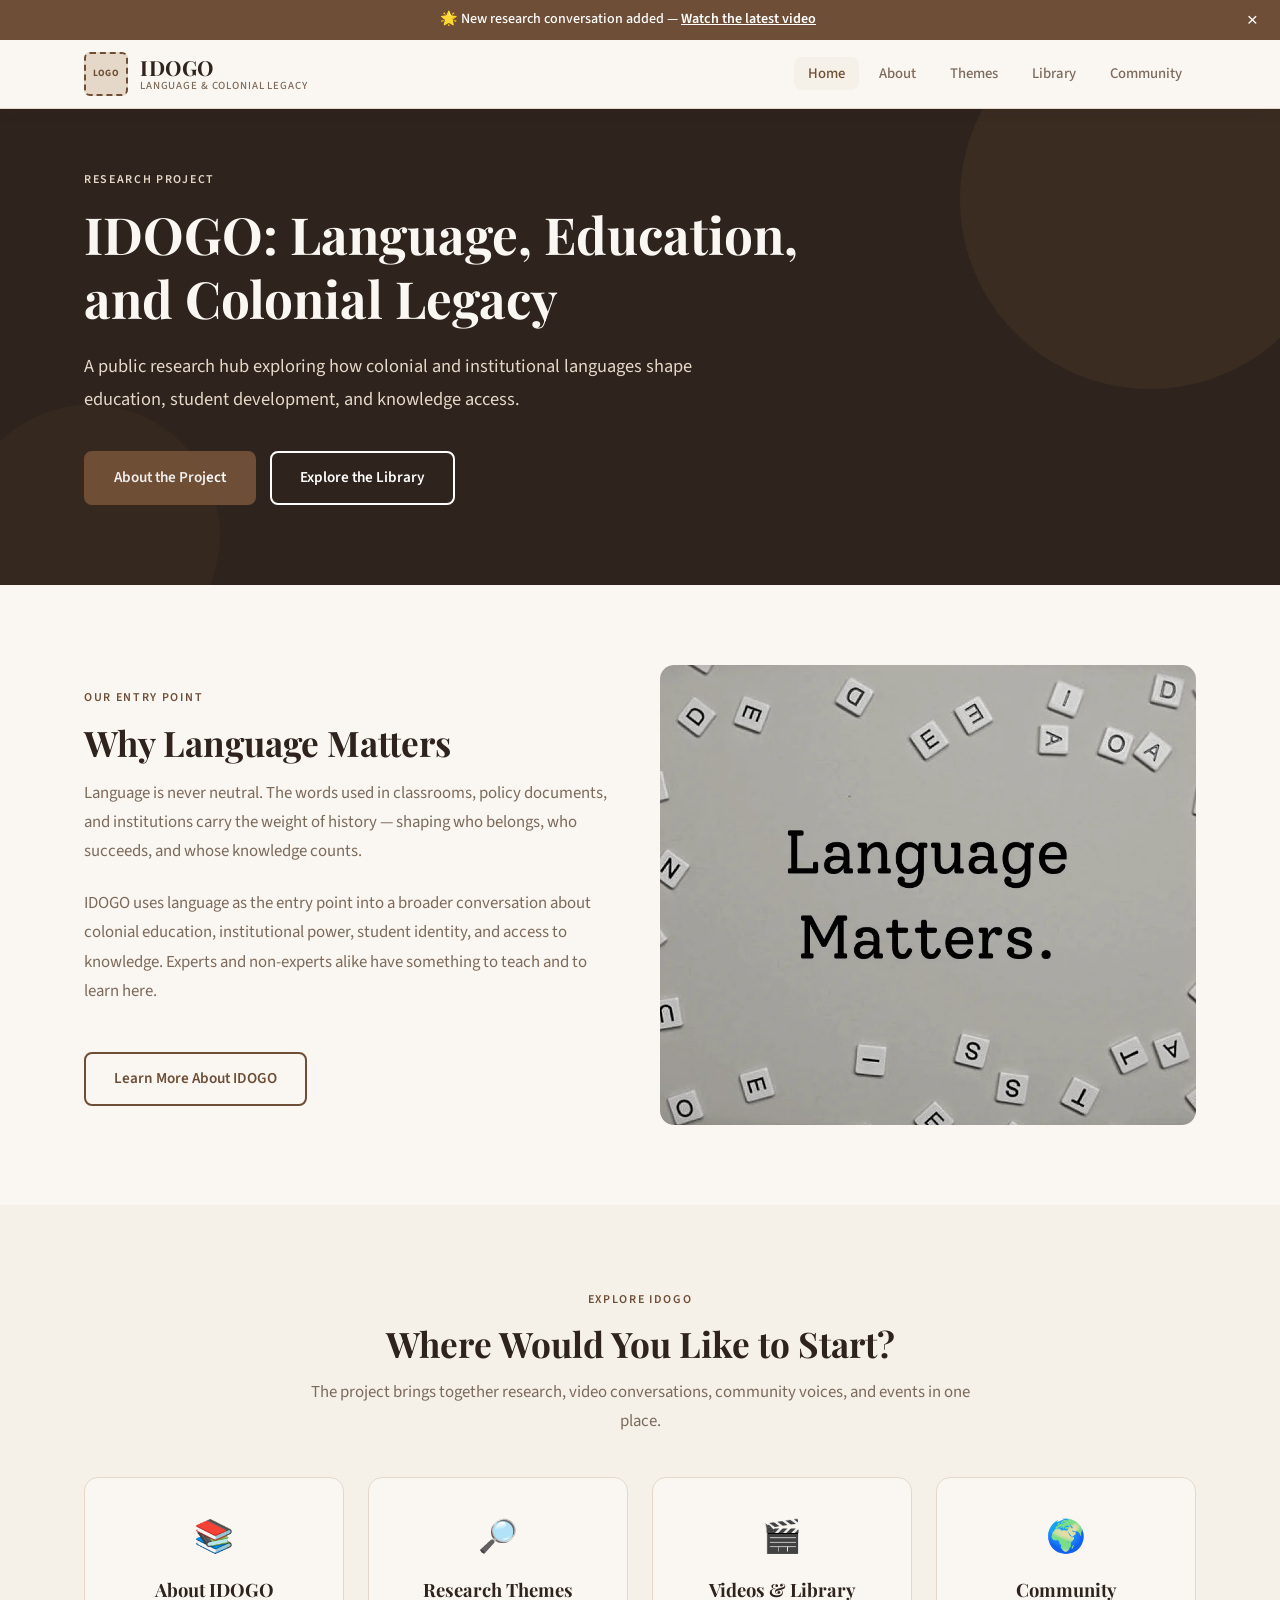
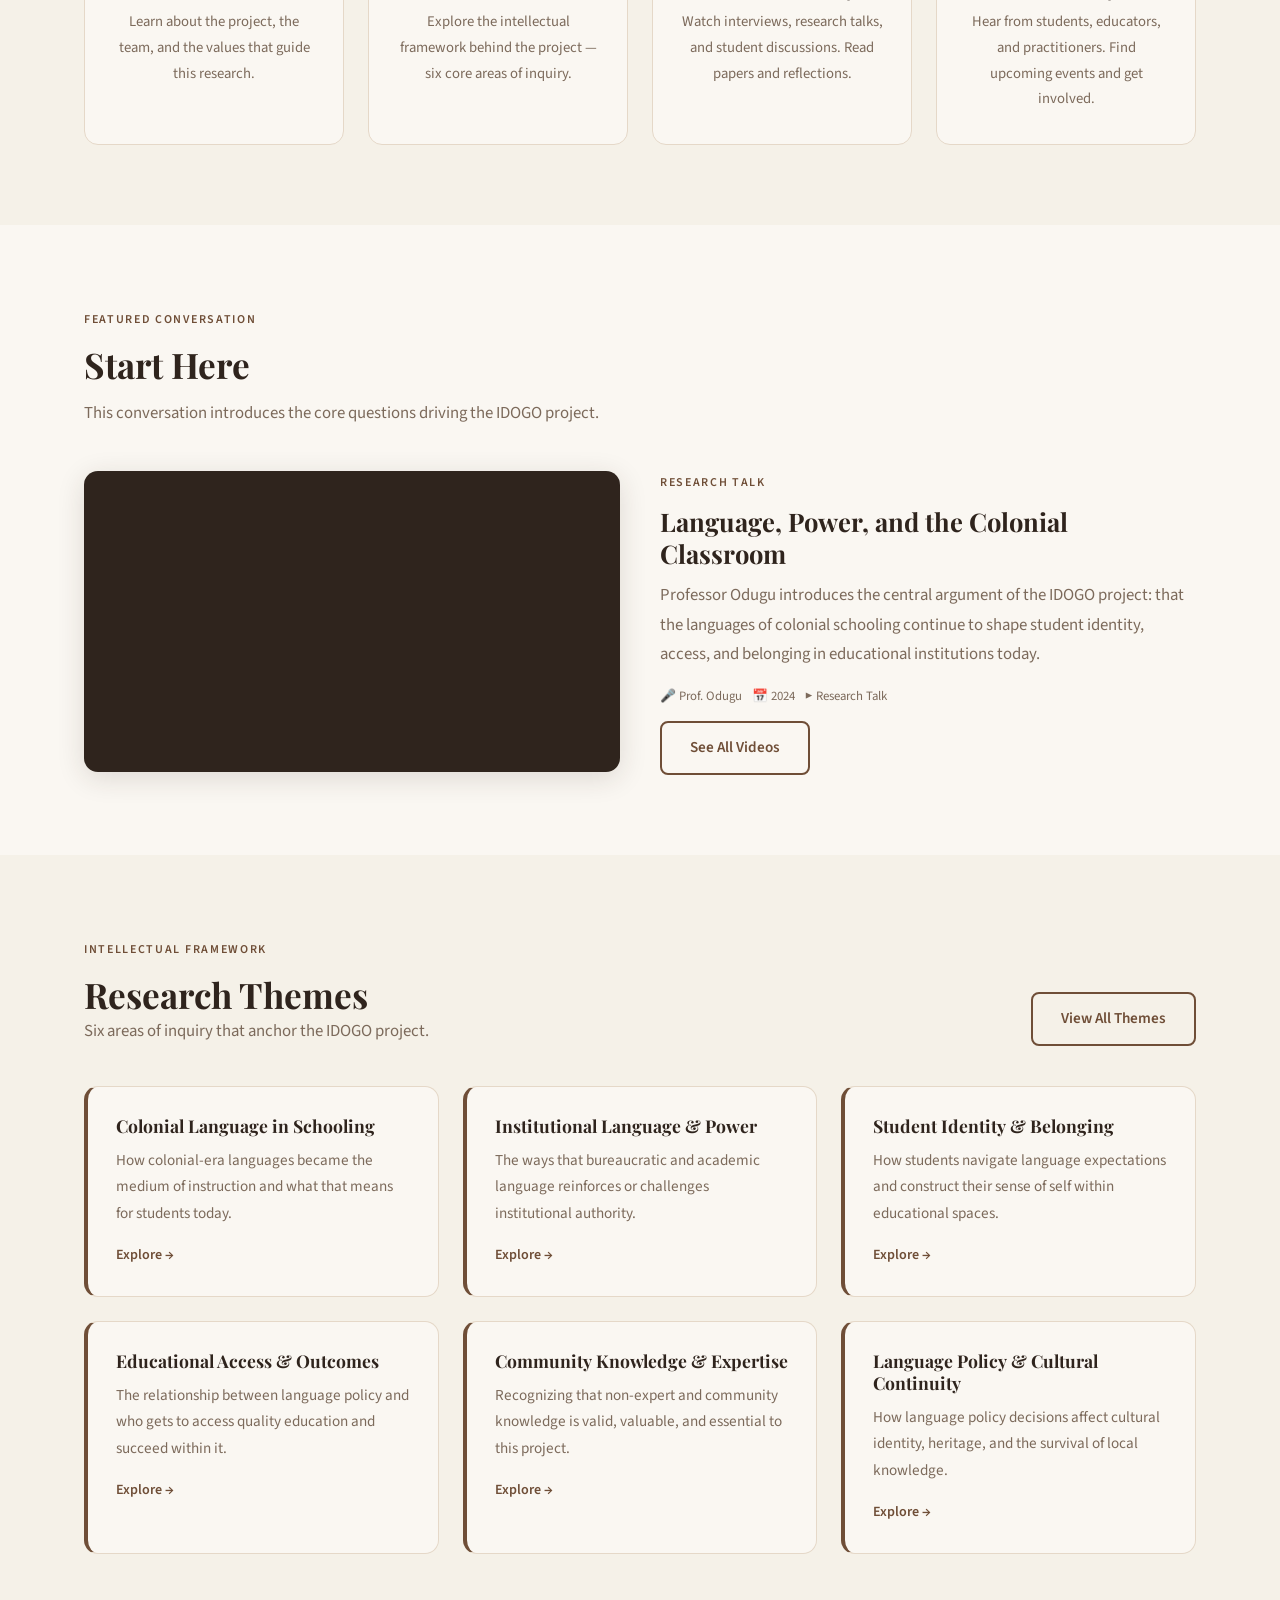
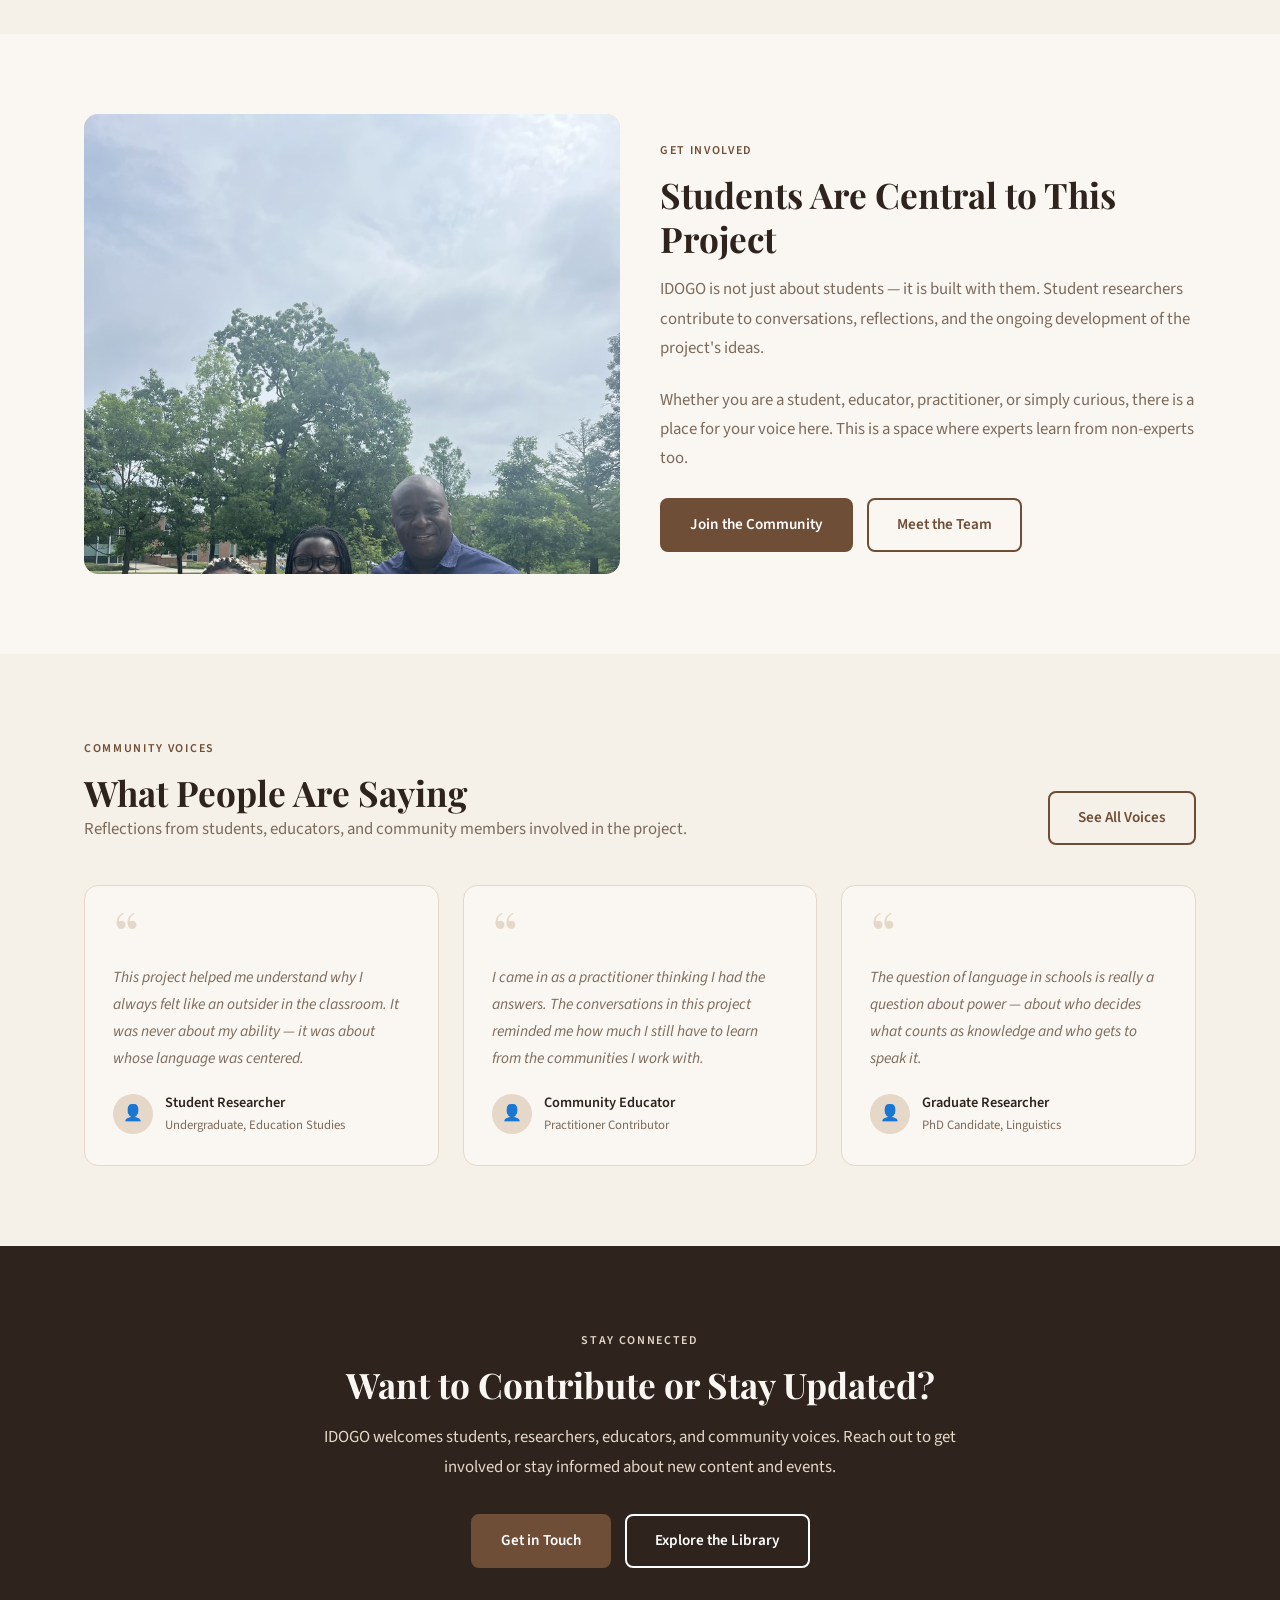
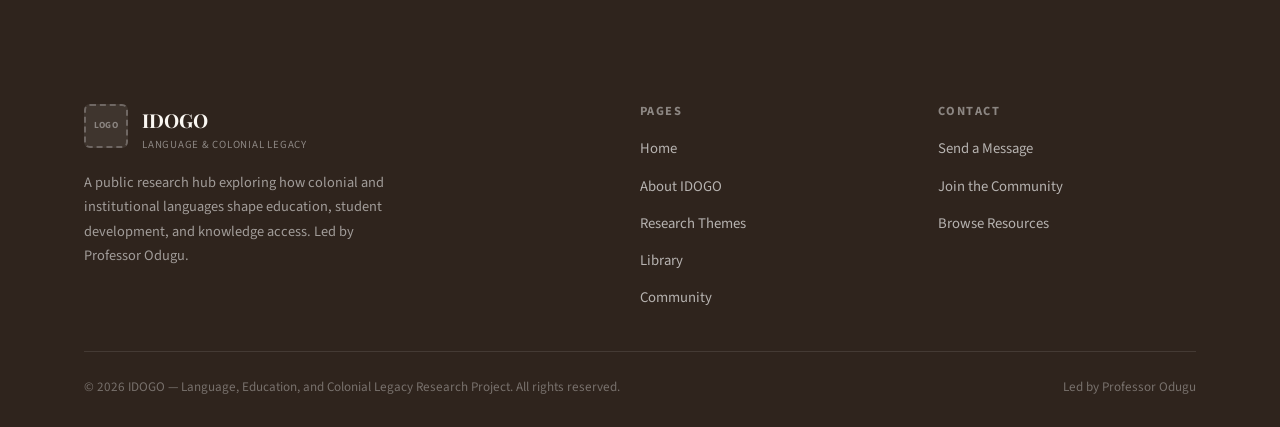
==== index.html @ fd2b48f4 "Add files via upload Embed student photo directly in HTML" ====
<!DOCTYPE html>
<html lang="en">
<head>
  <meta charset="UTF-8" />
  <meta name="viewport" content="width=device-width, initial-scale=1.0" />
  <meta name="description" content="IDOGO — A public research hub exploring how colonial and institutional languages shape education, student development, and knowledge access." />
  <title>IDOGO — Language, Education, and Colonial Legacy</title>
  <link rel="stylesheet" href="style.css" />
</head>
<body>

  <!-- ══════════════════════════════════════════════════════
       FLOATING BANNER
  ══════════════════════════════════════════════════════ -->
  <div id="floating-banner" class="floating-banner" style="display:none;">
    &#127775; New research conversation added &mdash;
    <a href="library.html">Watch the latest video</a>
    <button id="banner-close" class="banner-close" aria-label="Dismiss banner">&times;</button>
  </div>

  <!-- ══════════════════════════════════════════════════════
       NAVIGATION
  ══════════════════════════════════════════════════════ -->
  <nav class="site-nav" id="site-nav">
    <div class="container">
      <div class="nav-inner">

        <a href="index.html" class="nav-logo">
          <div class="logo-placeholder">Logo</div>
          <div class="nav-brand-text">
            <span class="nav-brand-name">IDOGO</span>
            <span class="nav-brand-sub">Language &amp; Colonial Legacy</span>
          </div>
        </a>

        <ul class="nav-links" id="nav-links">
          <li><a href="index.html">Home</a></li>
          <li><a href="about.html">About</a></li>
          <li><a href="themes.html">Themes</a></li>
          <li><a href="library.html">Library</a></li>
          <li><a href="community.html">Community</a></li>
        </ul>

        <button class="nav-toggle" id="nav-toggle" aria-label="Toggle navigation" aria-expanded="false">
          <span></span>
          <span></span>
          <span></span>
        </button>

      </div>

      <ul class="nav-mobile" id="nav-mobile">
        <li><a href="index.html">Home</a></li>
        <li><a href="about.html">About</a></li>
        <li><a href="themes.html">Themes</a></li>
        <li><a href="library.html">Library</a></li>
        <li><a href="community.html">Community</a></li>
      </ul>
    </div>
  </nav>

  <!-- ══════════════════════════════════════════════════════
       HERO
  ══════════════════════════════════════════════════════ -->
  <section class="hero">
    <div class="container">
      <span class="section-label">Research Project</span>
      <h1>IDOGO: Language, Education,<br />and Colonial Legacy</h1>
      <p>A public research hub exploring how colonial and institutional languages shape education, student development, and knowledge access.</p>
      <div class="hero-buttons">
        <a href="about.html" class="btn btn-primary">About the Project</a>
        <a href="library.html" class="btn btn-outline-white">Explore the Library</a>
      </div>
    </div>
  </section>

  <!-- ══════════════════════════════════════════════════════
       WHY LANGUAGE MATTERS
  ══════════════════════════════════════════════════════ -->
  <section class="section section--alt">
    <div class="container">
      <div class="spotlight-wrap">

        <div class="spotlight-text">
          <span class="section-label">Our Entry Point</span>
          <h2>Why Language Matters</h2>
          <p>Language is never neutral. The words used in classrooms, policy documents, and institutions carry the weight of history — shaping who belongs, who succeeds, and whose knowledge counts.</p>
          <p style="margin-top:14px;">IDOGO uses language as the entry point into a broader conversation about colonial education, institutional power, student identity, and access to knowledge. Experts and non-experts alike have something to teach and to learn here.</p>
          <a href="about.html" class="btn btn-outline" style="margin-top:24px;">Learn More About IDOGO</a>
        </div>

        <div class="spotlight-image">
          <img
            src="assets/images/language-matters.jpg"
            alt="Scrabble letters spelling Language Matters"
          />
        </div>

      </div>
    </div>
  </section>

  <!-- ══════════════════════════════════════════════════════
       QUICK LINKS
  ══════════════════════════════════════════════════════ -->
  <section class="section">
    <div class="container">
      <div class="section-header text-center">
        <span class="section-label">Explore IDOGO</span>
        <h2>Where Would You Like to Start?</h2>
        <p>The project brings together research, video conversations, community voices, and events in one place.</p>
      </div>

      <div class="cards-grid">

        <a href="about.html" class="quick-card">
          <span class="quick-card-icon">&#128218;</span>
          <h3>About IDOGO</h3>
          <p>Learn about the project, the team, and the values that guide this research.</p>
        </a>

        <a href="themes.html" class="quick-card">
          <span class="quick-card-icon">&#128270;</span>
          <h3>Research Themes</h3>
          <p>Explore the intellectual framework behind the project — six core areas of inquiry.</p>
        </a>

        <a href="library.html" class="quick-card">
          <span class="quick-card-icon">&#127916;</span>
          <h3>Videos &amp; Library</h3>
          <p>Watch interviews, research talks, and student discussions. Read papers and reflections.</p>
        </a>

        <a href="community.html" class="quick-card">
          <span class="quick-card-icon">&#127757;</span>
          <h3>Community</h3>
          <p>Hear from students, educators, and practitioners. Find upcoming events and get involved.</p>
        </a>

      </div>
    </div>
  </section>

  <!-- ══════════════════════════════════════════════════════
       FEATURED VIDEO
  ══════════════════════════════════════════════════════ -->
  <section class="section section--alt">
    <div class="container">
      <div class="section-header">
        <span class="section-label">Featured Conversation</span>
        <h2>Start Here</h2>
        <p>This conversation introduces the core questions driving the IDOGO project.</p>
      </div>

      <div style="display:grid; grid-template-columns:1fr 1fr; gap:40px; align-items:center;">

        <div class="video-embed-wrap">
          <!-- Replace VIDEO_ID with the real YouTube video ID when available -->
          <iframe
            src="https://www.youtube.com/embed/VIDEO_ID"
            title="IDOGO Featured Conversation"
            allowfullscreen>
          </iframe>
        </div>

        <div>
          <span class="section-label">Research Talk</span>
          <h3 style="margin-bottom:12px;">Language, Power, and the Colonial Classroom</h3>
          <p style="margin-bottom:16px;">Professor Odugu introduces the central argument of the IDOGO project: that the languages of colonial schooling continue to shape student identity, access, and belonging in educational institutions today.</p>
          <div class="video-meta">
            <span>&#127908; Prof. Odugu</span>
            <span>&#128197; 2024</span>
            <span>&#9654; Research Talk</span>
          </div>
          <a href="library.html" class="btn btn-outline">See All Videos</a>
        </div>

      </div>
    </div>
  </section>

  <!-- ══════════════════════════════════════════════════════
       RESEARCH THEMES PREVIEW
  ══════════════════════════════════════════════════════ -->
  <section class="section">
    <div class="container">

      <div class="section-header-row">
        <div>
          <span class="section-label">Intellectual Framework</span>
          <h2>Research Themes</h2>
          <p>Six areas of inquiry that anchor the IDOGO project.</p>
        </div>
        <a href="themes.html" class="btn btn-outline">View All Themes</a>
      </div>

      <div class="cards-grid-3">

        <div class="theme-card">
          <h3>Colonial Language in Schooling</h3>
          <p>How colonial-era languages became the medium of instruction and what that means for students today.</p>
          <a href="themes.html">Explore &rarr;</a>
        </div>

        <div class="theme-card">
          <h3>Institutional Language &amp; Power</h3>
          <p>The ways that bureaucratic and academic language reinforces or challenges institutional authority.</p>
          <a href="themes.html">Explore &rarr;</a>
        </div>

        <div class="theme-card">
          <h3>Student Identity &amp; Belonging</h3>
          <p>How students navigate language expectations and construct their sense of self within educational spaces.</p>
          <a href="themes.html">Explore &rarr;</a>
        </div>

        <div class="theme-card">
          <h3>Educational Access &amp; Outcomes</h3>
          <p>The relationship between language policy and who gets to access quality education and succeed within it.</p>
          <a href="themes.html">Explore &rarr;</a>
        </div>

        <div class="theme-card">
          <h3>Community Knowledge &amp; Expertise</h3>
          <p>Recognizing that non-expert and community knowledge is valid, valuable, and essential to this project.</p>
          <a href="themes.html">Explore &rarr;</a>
        </div>

        <div class="theme-card">
          <h3>Language Policy &amp; Cultural Continuity</h3>
          <p>How language policy decisions affect cultural identity, heritage, and the survival of local knowledge.</p>
          <a href="themes.html">Explore &rarr;</a>
        </div>

      </div>
    </div>
  </section>

  <!-- ══════════════════════════════════════════════════════
       STUDENT INVOLVEMENT SPOTLIGHT
  ══════════════════════════════════════════════════════ -->
  <section class="section section--alt">
    <div class="container">
      <div class="spotlight-wrap reverse">

        <div class="spotlight-text">
          <span class="section-label">Get Involved</span>
          <h2>Students Are Central to This Project</h2>
          <p>IDOGO is not just about students — it is built with them. Student researchers contribute to conversations, reflections, and the ongoing development of the project's ideas.</p>
          <p style="margin-top:14px;">Whether you are a student, educator, practitioner, or simply curious, there is a place for your voice here. This is a space where experts learn from non-experts too.</p>
          <div style="display:flex; gap:14px; flex-wrap:wrap; margin-top:24px;">
            <a href="community.html" class="btn btn-primary">Join the Community</a>
            <a href="about.html" class="btn btn-outline">Meet the Team</a>
          </div>
        </div>

        <div class="spotlight-image">
          <img
            src="[data-uri]"
            alt="Student researcher involved in the IDOGO project"
          />
        </div>

      </div>
    </div>
  </section>

  <!-- ══════════════════════════════════════════════════════
       COMMUNITY VOICES PREVIEW
  ══════════════════════════════════════════════════════ -->
  <section class="section">
    <div class="container">

      <div class="section-header-row">
        <div>
          <span class="section-label">Community Voices</span>
          <h2>What People Are Saying</h2>
          <p>Reflections from students, educators, and community members involved in the project.</p>
        </div>
        <a href="community.html" class="btn btn-outline">See All Voices</a>
      </div>

      <div class="cards-grid-3">

        <div class="voice-card">
          <span class="voice-quote-mark">&ldquo;</span>
          <p>This project helped me understand why I always felt like an outsider in the classroom. It was never about my ability &mdash; it was about whose language was centered.</p>
          <div class="voice-author">
            <div class="voice-author-avatar">&#128100;</div>
            <div>
              <span class="voice-author-name">Student Researcher</span>
              <span class="voice-author-role">Undergraduate, Education Studies</span>
            </div>
          </div>
        </div>

        <div class="voice-card">
          <span class="voice-quote-mark">&ldquo;</span>
          <p>I came in as a practitioner thinking I had the answers. The conversations in this project reminded me how much I still have to learn from the communities I work with.</p>
          <div class="voice-author">
            <div class="voice-author-avatar">&#128100;</div>
            <div>
              <span class="voice-author-name">Community Educator</span>
              <span class="voice-author-role">Practitioner Contributor</span>
            </div>
          </div>
        </div>

        <div class="voice-card">
          <span class="voice-quote-mark">&ldquo;</span>
          <p>The question of language in schools is really a question about power &mdash; about who decides what counts as knowledge and who gets to speak it.</p>
          <div class="voice-author">
            <div class="voice-author-avatar">&#128100;</div>
            <div>
              <span class="voice-author-name">Graduate Researcher</span>
              <span class="voice-author-role">PhD Candidate, Linguistics</span>
            </div>
          </div>
        </div>

      </div>
    </div>
  </section>

  <!-- ══════════════════════════════════════════════════════
       CALL TO ACTION BANNER
  ══════════════════════════════════════════════════════ -->
  <section class="section section--dark">
    <div class="container text-center">
      <span class="section-label" style="color:var(--border);">Stay Connected</span>
      <h2 style="color:var(--surface); margin-bottom:16px;">Want to Contribute or Stay Updated?</h2>
      <p style="color:var(--border); margin:0 auto 32px; font-size:1.05rem;">IDOGO welcomes students, researchers, educators, and community voices. Reach out to get involved or stay informed about new content and events.</p>
      <div style="display:flex; gap:14px; justify-content:center; flex-wrap:wrap;">
        <a href="community.html#contact" class="btn btn-primary">Get in Touch</a>
        <a href="library.html" class="btn btn-outline-white">Explore the Library</a>
      </div>
    </div>
  </section>

  <!-- ══════════════════════════════════════════════════════
       FOOTER
  ══════════════════════════════════════════════════════ -->
  <footer class="site-footer">
    <div class="container">

      <div class="footer-grid">

        <div>
          <div class="footer-brand">
            <div class="footer-logo-placeholder">Logo</div>
            <div class="footer-brand-text">
              <span class="footer-name">IDOGO</span>
              <span class="footer-sub">Language &amp; Colonial Legacy</span>
            </div>
          </div>
          <p class="footer-desc">A public research hub exploring how colonial and institutional languages shape education, student development, and knowledge access. Led by Professor Odugu.</p>
        </div>

        <div class="footer-col">
          <h5>Pages</h5>
          <ul>
            <li><a href="index.html">Home</a></li>
            <li><a href="about.html">About IDOGO</a></li>
            <li><a href="themes.html">Research Themes</a></li>
            <li><a href="library.html">Library</a></li>
            <li><a href="community.html">Community</a></li>
          </ul>
        </div>

        <div class="footer-col">
          <h5>Contact</h5>
          <ul>
            <li><a href="community.html#contact">Send a Message</a></li>
            <li><a href="community.html">Join the Community</a></li>
            <li><a href="library.html">Browse Resources</a></li>
          </ul>
        </div>

      </div>

      <div class="footer-bottom">
        <p>&copy; 2026 IDOGO &mdash; Language, Education, and Colonial Legacy Research Project. All rights reserved.</p>
        <p>Led by Professor Odugu</p>
      </div>

    </div>
  </footer>

  <script src="script.js"></script>
</body>
</html>
---- style.css ----
/* ============================================================
   IDOGO — Language, Education, and Colonial Legacy
   style.css — Shared stylesheet for all pages
   ============================================================ */

/* ── Google Fonts ─────────────────────────────────────────── */
@import url('https://fonts.googleapis.com/css2?family=Playfair+Display:ital,wght@0,400;0,600;0,700;1,400&family=Source+Sans+3:wght@300;400;500;600&display=swap');

/* ── CSS Variables ────────────────────────────────────────── */
:root {
  --bg:          #F5F1E8;   /* dirty white / parchment        */
  --surface:     #FAF7F2;   /* warm ivory                     */
  --accent:      #6F4E37;   /* coffee brown                   */
  --heading:     #2F241D;   /* espresso                       */
  --muted:       #7C6A5B;   /* taupe                          */
  --border:      #E5D8C8;   /* beige                          */
  --white:       #FFFFFF;
  --accent-dark: #563C28;   /* darker coffee for hover        */

  --font-serif:  'Playfair Display', Georgia, serif;
  --font-sans:   'Source Sans 3', 'Helvetica Neue', Arial, sans-serif;

  --radius:      8px;
  --radius-lg:   14px;
  --shadow:      0 2px 12px rgba(47, 36, 29, 0.10);
  --shadow-lg:   0 6px 28px rgba(47, 36, 29, 0.14);

  --max-width:   1160px;
  --section-gap: 80px;
}

/* ── Reset ────────────────────────────────────────────────── */
*, *::before, *::after {
  box-sizing: border-box;
  margin: 0;
  padding: 0;
}

html {
  scroll-behavior: smooth;
  font-size: 16px;
}

body {
  background-color: var(--bg);
  color: var(--heading);
  font-family: var(--font-sans);
  font-weight: 400;
  line-height: 1.7;
  -webkit-font-smoothing: antialiased;
}

img {
  max-width: 100%;
  display: block;
}

a {
  color: var(--accent);
  text-decoration: none;
  transition: color 0.2s;
}

a:hover {
  color: var(--accent-dark);
  text-decoration: underline;
}

ul, ol {
  list-style: none;
}

/* ── Typography ───────────────────────────────────────────── */
h1, h2, h3, h4, h5 {
  font-family: var(--font-serif);
  color: var(--heading);
  line-height: 1.25;
  font-weight: 700;
}

h1 { font-size: clamp(2rem, 5vw, 3.2rem); }
h2 { font-size: clamp(1.5rem, 3.5vw, 2.2rem); }
h3 { font-size: clamp(1.2rem, 2.5vw, 1.6rem); }
h4 { font-size: 1.15rem; }
h5 { font-size: 1rem; }

p {
  color: var(--muted);
  font-size: 1.05rem;
  line-height: 1.75;
  max-width: 680px;
}

.section-label {
  display: inline-block;
  font-family: var(--font-sans);
  font-size: 0.75rem;
  font-weight: 600;
  letter-spacing: 0.14em;
  text-transform: uppercase;
  color: var(--accent);
  margin-bottom: 12px;
}

/* ── Layout Utilities ─────────────────────────────────────── */
.container {
  width: 100%;
  max-width: var(--max-width);
  margin: 0 auto;
  padding: 0 24px;
}

.section {
  padding: var(--section-gap) 0;
}

.section--alt {
  background-color: var(--surface);
}

.section--dark {
  background-color: var(--heading);
  color: var(--border);
}

.section--dark h2,
.section--dark h3,
.section--dark h4 {
  color: var(--surface);
}

.section--dark p,
.section--dark .section-label {
  color: var(--border);
}

.text-center { text-align: center; }
.text-center p { margin: 0 auto; }

.flex   { display: flex; }
.gap-16 { gap: 16px; }
.gap-24 { gap: 24px; }

/* ── Buttons ──────────────────────────────────────────────── */
.btn {
  display: inline-block;
  padding: 12px 28px;
  border-radius: var(--radius);
  font-family: var(--font-sans);
  font-size: 0.95rem;
  font-weight: 600;
  cursor: pointer;
  transition: background 0.2s, color 0.2s, border-color 0.2s, transform 0.15s;
  border: 2px solid transparent;
  text-decoration: none;
}

.btn:hover {
  text-decoration: none;
  transform: translateY(-2px);
}

.btn-primary {
  background-color: var(--accent);
  color: var(--white);
  border-color: var(--accent);
}

.btn-primary:hover {
  background-color: var(--accent-dark);
  border-color: var(--accent-dark);
  color: var(--white);
}

.btn-outline {
  background-color: transparent;
  color: var(--accent);
  border-color: var(--accent);
}

.btn-outline:hover {
  background-color: var(--accent);
  color: var(--white);
}

.btn-outline-white {
  background-color: transparent;
  color: var(--white);
  border-color: var(--white);
}

.btn-outline-white:hover {
  background-color: var(--white);
  color: var(--heading);
}

/* ── Floating Banner ──────────────────────────────────────── */
.floating-banner {
  position: fixed;
  top: 0;
  left: 0;
  width: 100%;
  background-color: var(--accent);
  color: var(--white);
  text-align: center;
  padding: 10px 48px 10px 24px;
  font-size: 0.88rem;
  font-weight: 500;
  z-index: 1000;
  line-height: 1.4;
}

.floating-banner a {
  color: var(--white);
  text-decoration: underline;
  font-weight: 600;
}

.floating-banner a:hover {
  color: var(--border);
}

.banner-close {
  position: absolute;
  right: 16px;
  top: 50%;
  transform: translateY(-50%);
  background: none;
  border: none;
  color: var(--white);
  font-size: 1.2rem;
  cursor: pointer;
  line-height: 1;
  padding: 4px 6px;
}

.banner-close:hover {
  opacity: 0.75;
}

/* ── Navigation ───────────────────────────────────────────── */
.site-nav {
  background-color: var(--surface);
  border-bottom: 1px solid var(--border);
  position: sticky;
  top: 0;
  z-index: 900;
  box-shadow: var(--shadow);
}

/* Pushed down when banner is visible */
.banner-visible .site-nav {
  top: 40px;
}

.nav-inner {
  display: flex;
  align-items: center;
  justify-content: space-between;
  height: 68px;
  gap: 24px;
}

/* Logo area */
.nav-logo {
  display: flex;
  align-items: center;
  gap: 12px;
  text-decoration: none;
  flex-shrink: 0;
}

.nav-logo:hover {
  text-decoration: none;
}

.logo-placeholder {
  width: 44px;
  height: 44px;
  border-radius: 6px;
  background-color: var(--border);
  border: 2px dashed var(--accent);
  display: flex;
  align-items: center;
  justify-content: center;
  font-size: 0.6rem;
  font-weight: 700;
  color: var(--accent);
  letter-spacing: 0.05em;
  text-transform: uppercase;
  text-align: center;
  line-height: 1.2;
  flex-shrink: 0;
}

.nav-brand-text {
  display: flex;
  flex-direction: column;
  line-height: 1.15;
}

.nav-brand-name {
  font-family: var(--font-serif);
  font-size: 1.3rem;
  font-weight: 700;
  color: var(--heading);
  letter-spacing: 0.03em;
}

.nav-brand-sub {
  font-family: var(--font-sans);
  font-size: 0.68rem;
  font-weight: 500;
  color: var(--muted);
  letter-spacing: 0.08em;
  text-transform: uppercase;
}

/* Nav links */
.nav-links {
  display: flex;
  align-items: center;
  gap: 6px;
}

.nav-links a {
  font-family: var(--font-sans);
  font-size: 0.92rem;
  font-weight: 500;
  color: var(--muted);
  padding: 6px 14px;
  border-radius: var(--radius);
  transition: color 0.2s, background 0.2s;
  text-decoration: none;
  white-space: nowrap;
}

.nav-links a:hover,
.nav-links a.active {
  color: var(--accent);
  background-color: var(--bg);
  text-decoration: none;
}

/* Hamburger */
.nav-toggle {
  display: none;
  flex-direction: column;
  justify-content: center;
  gap: 5px;
  background: none;
  border: none;
  cursor: pointer;
  padding: 6px;
  width: 38px;
  height: 38px;
}

.nav-toggle span {
  display: block;
  width: 22px;
  height: 2px;
  background-color: var(--heading);
  border-radius: 2px;
  transition: all 0.3s;
}

/* Mobile nav */
.nav-mobile {
  display: none;
  flex-direction: column;
  padding: 12px 0 20px;
  border-top: 1px solid var(--border);
}

.nav-mobile a {
  font-family: var(--font-sans);
  font-size: 1rem;
  font-weight: 500;
  color: var(--muted);
  padding: 12px 24px;
  display: block;
  text-decoration: none;
  transition: color 0.2s, background 0.2s;
}

.nav-mobile a:hover,
.nav-mobile a.active {
  color: var(--accent);
  background-color: var(--bg);
  text-decoration: none;
}

.nav-mobile.open {
  display: flex;
}

/* ── Hero Section ─────────────────────────────────────────── */
.hero {
  background-color: var(--heading);
  padding: 96px 0 80px;
  position: relative;
  overflow: hidden;
}

.hero::before {
  content: '';
  position: absolute;
  top: -60px;
  right: -60px;
  width: 380px;
  height: 380px;
  border-radius: 50%;
  background: rgba(111, 78, 55, 0.18);
  pointer-events: none;
}

.hero::after {
  content: '';
  position: absolute;
  bottom: -80px;
  left: -40px;
  width: 260px;
  height: 260px;
  border-radius: 50%;
  background: rgba(111, 78, 55, 0.10);
  pointer-events: none;
}

.hero .section-label {
  color: var(--border);
}

.hero h1 {
  color: var(--surface);
  margin-bottom: 20px;
}

.hero p {
  color: var(--border);
  font-size: 1.15rem;
  margin-bottom: 36px;
  max-width: 620px;
}

.hero-buttons {
  display: flex;
  flex-wrap: wrap;
  gap: 14px;
}

/* ── Page Hero (inner pages) ──────────────────────────────── */
.page-hero {
  background-color: var(--heading);
  padding: 64px 0 56px;
}

.page-hero .section-label {
  color: var(--border);
}

.page-hero h1 {
  color: var(--surface);
  margin-bottom: 14px;
}

.page-hero p {
  color: var(--border);
  font-size: 1.1rem;
  max-width: 600px;
}

/* ── Cards Grid ───────────────────────────────────────────── */
.cards-grid {
  display: grid;
  grid-template-columns: repeat(auto-fill, minmax(260px, 1fr));
  gap: 24px;
}

.cards-grid-3 {
  display: grid;
  grid-template-columns: repeat(auto-fill, minmax(300px, 1fr));
  gap: 24px;
}

.cards-grid-2 {
  display: grid;
  grid-template-columns: repeat(auto-fill, minmax(360px, 1fr));
  gap: 28px;
}

/* ── Card Base ────────────────────────────────────────────── */
.card {
  background-color: var(--surface);
  border: 1px solid var(--border);
  border-radius: var(--radius-lg);
  padding: 28px;
  transition: box-shadow 0.2s, transform 0.2s;
}

.card:hover {
  box-shadow: var(--shadow-lg);
  transform: translateY(-3px);
}

.card h3, .card h4 {
  margin-bottom: 10px;
}

.card p {
  font-size: 0.97rem;
  margin-bottom: 0;
}

/* ── Quick Link Cards (Home) ──────────────────────────────── */
.quick-card {
  background-color: var(--surface);
  border: 1px solid var(--border);
  border-radius: var(--radius-lg);
  padding: 32px 28px;
  text-align: center;
  transition: box-shadow 0.2s, transform 0.2s;
  text-decoration: none;
  display: block;
  color: var(--heading);
}

.quick-card:hover {
  box-shadow: var(--shadow-lg);
  transform: translateY(-4px);
  text-decoration: none;
  color: var(--heading);
}

.quick-card-icon {
  font-size: 2rem;
  margin-bottom: 14px;
  display: block;
}

.quick-card h3 {
  font-size: 1.15rem;
  margin-bottom: 8px;
}

.quick-card p {
  font-size: 0.92rem;
  color: var(--muted);
  max-width: 100%;
}

/* ── Theme Cards ──────────────────────────────────────────── */
.theme-card {
  background-color: var(--surface);
  border: 1px solid var(--border);
  border-left: 4px solid var(--accent);
  border-radius: var(--radius-lg);
  padding: 28px;
  transition: box-shadow 0.2s, transform 0.2s;
}

.theme-card:hover {
  box-shadow: var(--shadow-lg);
  transform: translateY(-3px);
}

.theme-card h3 {
  font-size: 1.1rem;
  margin-bottom: 10px;
}

.theme-card p {
  font-size: 0.95rem;
  margin-bottom: 14px;
}

.theme-card a {
  font-size: 0.88rem;
  font-weight: 600;
}

/* ── Video Cards ──────────────────────────────────────────── */
.video-card {
  background-color: var(--surface);
  border: 1px solid var(--border);
  border-radius: var(--radius-lg);
  overflow: hidden;
  transition: box-shadow 0.2s, transform 0.2s;
}

.video-card:hover {
  box-shadow: var(--shadow-lg);
  transform: translateY(-3px);
}

.video-thumbnail {
  width: 100%;
  aspect-ratio: 16 / 9;
  background-color: var(--border);
  display: flex;
  align-items: center;
  justify-content: center;
  overflow: hidden;
  position: relative;
}

.video-thumbnail img {
  width: 100%;
  height: 100%;
  object-fit: cover;
}

.video-play-icon {
  position: absolute;
  width: 52px;
  height: 52px;
  background-color: rgba(111, 78, 55, 0.88);
  border-radius: 50%;
  display: flex;
  align-items: center;
  justify-content: center;
  color: var(--white);
  font-size: 1.3rem;
}

.video-card-body {
  padding: 20px 22px 22px;
}

.video-card-body h4 {
  margin-bottom: 8px;
  font-size: 1.05rem;
  line-height: 1.35;
}

.video-card-body p {
  font-size: 0.9rem;
  margin-bottom: 12px;
}

.video-meta {
  display: flex;
  flex-wrap: wrap;
  gap: 10px;
  font-size: 0.8rem;
  color: var(--muted);
  margin-bottom: 14px;
}

/* ── Resource Items ───────────────────────────────────────── */
.resource-item {
  display: flex;
  align-items: flex-start;
  gap: 18px;
  background-color: var(--surface);
  border: 1px solid var(--border);
  border-radius: var(--radius);
  padding: 20px 22px;
  transition: box-shadow 0.2s;
}

.resource-item:hover {
  box-shadow: var(--shadow);
}

.resource-icon {
  width: 44px;
  height: 44px;
  background-color: var(--bg);
  border: 1px solid var(--border);
  border-radius: 8px;
  display: flex;
  align-items: center;
  justify-content: center;
  font-size: 1.2rem;
  flex-shrink: 0;
}

.resource-body h4 {
  font-size: 1rem;
  margin-bottom: 4px;
}

.resource-body p {
  font-size: 0.88rem;
  margin-bottom: 8px;
}

.resource-tag {
  display: inline-block;
  background-color: var(--bg);
  border: 1px solid var(--border);
  border-radius: 4px;
  padding: 2px 8px;
  font-size: 0.72rem;
  font-weight: 600;
  letter-spacing: 0.07em;
  text-transform: uppercase;
  color: var(--muted);
  margin-bottom: 8px;
}

/* ── Reflection Cards ─────────────────────────────────────── */
.reflection-card {
  background-color: var(--surface);
  border: 1px solid var(--border);
  border-radius: var(--radius-lg);
  padding: 28px;
  transition: box-shadow 0.2s, transform 0.2s;
}

.reflection-card:hover {
  box-shadow: var(--shadow-lg);
  transform: translateY(-3px);
}

.reflection-meta {
  display: flex;
  align-items: center;
  gap: 12px;
  font-size: 0.82rem;
  color: var(--muted);
  margin-bottom: 14px;
}

.reflection-card h4 {
  font-size: 1.1rem;
  margin-bottom: 10px;
}

.reflection-card p {
  font-size: 0.94rem;
  margin-bottom: 16px;
}

/* ── Bio Cards ────────────────────────────────────────────── */
.bio-card {
  background-color: var(--surface);
  border: 1px solid var(--border);
  border-radius: var(--radius-lg);
  padding: 28px;
  transition: box-shadow 0.2s, transform 0.2s;
  text-align: center;
}

.bio-card:hover {
  box-shadow: var(--shadow-lg);
  transform: translateY(-3px);
}

.bio-avatar {
  width: 88px;
  height: 88px;
  border-radius: 50%;
  background-color: var(--border);
  border: 3px solid var(--accent);
  display: flex;
  align-items: center;
  justify-content: center;
  margin: 0 auto 16px;
  font-size: 2rem;
  overflow: hidden;
}

.bio-avatar img {
  width: 100%;
  height: 100%;
  object-fit: cover;
}

.bio-card h3 {
  font-size: 1.1rem;
  margin-bottom: 4px;
}

.bio-role {
  font-size: 0.82rem;
  font-weight: 600;
  letter-spacing: 0.08em;
  text-transform: uppercase;
  color: var(--accent);
  margin-bottom: 12px;
  display: block;
}

.bio-card p {
  font-size: 0.92rem;
  max-width: 100%;
  text-align: left;
  margin-bottom: 14px;
}

.bio-interests {
  display: flex;
  flex-wrap: wrap;
  gap: 6px;
  justify-content: center;
}

.bio-interest-tag {
  background-color: var(--bg);
  border: 1px solid var(--border);
  border-radius: 4px;
  padding: 3px 10px;
  font-size: 0.75rem;
  color: var(--muted);
}

/* ── Event Cards ──────────────────────────────────────────── */
.event-card {
  background-color: var(--surface);
  border: 1px solid var(--border);
  border-radius: var(--radius-lg);
  padding: 24px 26px;
  display: flex;
  gap: 20px;
  align-items: flex-start;
  transition: box-shadow 0.2s, transform 0.2s;
}

.event-card:hover {
  box-shadow: var(--shadow-lg);
  transform: translateY(-3px);
}

.event-date-block {
  background-color: var(--accent);
  color: var(--white);
  border-radius: 8px;
  padding: 10px 14px;
  text-align: center;
  min-width: 60px;
  flex-shrink: 0;
}

.event-date-block .event-month {
  font-size: 0.7rem;
  font-weight: 700;
  letter-spacing: 0.1em;
  text-transform: uppercase;
  display: block;
}

.event-date-block .event-day {
  font-family: var(--font-serif);
  font-size: 1.6rem;
  font-weight: 700;
  line-height: 1;
  display: block;
}

.event-body h4 {
  font-size: 1.05rem;
  margin-bottom: 6px;
}

.event-body p {
  font-size: 0.9rem;
  margin-bottom: 10px;
}

.event-location {
  font-size: 0.82rem;
  color: var(--muted);
  display: flex;
  align-items: center;
  gap: 5px;
}

/* ── Community Voice Cards ────────────────────────────────── */
.voice-card {
  background-color: var(--surface);
  border: 1px solid var(--border);
  border-radius: var(--radius-lg);
  padding: 28px;
  transition: box-shadow 0.2s, transform 0.2s;
  position: relative;
}

.voice-card:hover {
  box-shadow: var(--shadow-lg);
  transform: translateY(-3px);
}

.voice-quote-mark {
  font-family: var(--font-serif);
  font-size: 4rem;
  color: var(--border);
  line-height: 0.6;
  margin-bottom: 12px;
  display: block;
}

.voice-card p {
  font-size: 0.97rem;
  font-style: italic;
  margin-bottom: 18px;
  max-width: 100%;
}

.voice-author {
  display: flex;
  align-items: center;
  gap: 12px;
}

.voice-author-avatar {
  width: 40px;
  height: 40px;
  border-radius: 50%;
  background-color: var(--border);
  display: flex;
  align-items: center;
  justify-content: center;
  font-size: 1rem;
  flex-shrink: 0;
}

.voice-author-name {
  font-weight: 600;
  font-size: 0.9rem;
  color: var(--heading);
  display: block;
}

.voice-author-role {
  font-size: 0.8rem;
  color: var(--muted);
  display: block;
}

/* ── Contact Form ─────────────────────────────────────────── */
.contact-form-wrap {
  background-color: var(--surface);
  border: 1px solid var(--border);
  border-radius: var(--radius-lg);
  padding: 40px;
  max-width: 660px;
  box-shadow: var(--shadow);
}

.form-group {
  margin-bottom: 22px;
}

.form-group label {
  display: block;
  font-size: 0.88rem;
  font-weight: 600;
  color: var(--heading);
  margin-bottom: 6px;
}

.form-group input,
.form-group select,
.form-group textarea {
  width: 100%;
  padding: 11px 14px;
  background-color: var(--bg);
  border: 1px solid var(--border);
  border-radius: var(--radius);
  font-family: var(--font-sans);
  font-size: 0.97rem;
  color: var(--heading);
  transition: border-color 0.2s, box-shadow 0.2s;
  outline: none;
  -webkit-appearance: none;
  appearance: none;
}

.form-group input:focus,
.form-group select:focus,
.form-group textarea:focus {
  border-color: var(--accent);
  box-shadow: 0 0 0 3px rgba(111, 78, 55, 0.12);
}

.form-group textarea {
  min-height: 130px;
  resize: vertical;
}

.form-success {
  display: none;
  background-color: #e8f5e9;
  border: 1px solid #a5d6a7;
  border-radius: var(--radius);
  padding: 16px 20px;
  color: #2e7d32;
  font-size: 0.97rem;
  margin-top: 16px;
}

/* ── YouTube Embed ────────────────────────────────────────── */
.video-embed-wrap {
  position: relative;
  width: 100%;
  aspect-ratio: 16 / 9;
  border-radius: var(--radius-lg);
  overflow: hidden;
  box-shadow: var(--shadow-lg);
  background-color: var(--heading);
}

.video-embed-wrap iframe {
  width: 100%;
  height: 100%;
  border: none;
  display: block;
}

/* ── Divider ──────────────────────────────────────────────── */
.divider {
  border: none;
  border-top: 1px solid var(--border);
  margin: 0;
}

/* ── Section Header ───────────────────────────────────────── */
.section-header {
  margin-bottom: 40px;
}

.section-header h2 {
  margin-bottom: 12px;
}

.section-header p {
  font-size: 1.05rem;
}

.section-header-row {
  display: flex;
  align-items: flex-end;
  justify-content: space-between;
  flex-wrap: wrap;
  gap: 16px;
  margin-bottom: 40px;
}

/* ── Values List ──────────────────────────────────────────── */
.values-list {
  display: grid;
  grid-template-columns: repeat(auto-fill, minmax(220px, 1fr));
  gap: 20px;
  margin-top: 8px;
}

.value-item {
  background-color: var(--bg);
  border: 1px solid var(--border);
  border-radius: var(--radius);
  padding: 20px 22px;
}

.value-item h4 {
  font-size: 1rem;
  margin-bottom: 6px;
}

.value-item p {
  font-size: 0.9rem;
  max-width: 100%;
}

/* ── Spotlight ────────────────────────────────────────────── */
.spotlight-wrap {
  display: grid;
  grid-template-columns: 1fr 1fr;
  gap: 40px;
  align-items: center;
}

.spotlight-wrap.reverse {
  direction: rtl;
}

.spotlight-wrap.reverse > * {
  direction: ltr;
}

.spotlight-text h2 {
  margin-bottom: 14px;
}

.spotlight-text p {
  margin-bottom: 22px;
}

.spotlight-image {
  border-radius: var(--radius-lg);
  overflow: hidden;
  background-color: var(--border);
  width: 100%;
  height: 460px;
  display: block;
  position: relative;
}

.spotlight-image img {
  width: 100%;
  height: 100%;
  object-fit: cover;
  object-position: top center;
  display: block;
  border-radius: var(--radius-lg);
}

/* ── Footer ───────────────────────────────────────────────── */
.site-footer {
  background-color: var(--heading);
  color: var(--border);
  padding: 56px 0 28px;
}

.footer-grid {
  display: grid;
  grid-template-columns: 2fr 1fr 1fr;
  gap: 40px;
  margin-bottom: 40px;
}

.footer-brand {
  display: flex;
  align-items: flex-start;
  gap: 14px;
  margin-bottom: 16px;
}

.footer-logo-placeholder {
  width: 44px;
  height: 44px;
  border-radius: 6px;
  background-color: rgba(255,255,255,0.08);
  border: 2px dashed rgba(255,255,255,0.25);
  display: flex;
  align-items: center;
  justify-content: center;
  font-size: 0.58rem;
  font-weight: 700;
  color: rgba(255,255,255,0.4);
  letter-spacing: 0.05em;
  text-transform: uppercase;
  text-align: center;
  line-height: 1.2;
  flex-shrink: 0;
}

.footer-brand-text .footer-name {
  font-family: var(--font-serif);
  font-size: 1.2rem;
  font-weight: 700;
  color: var(--surface);
  display: block;
}

.footer-brand-text .footer-sub {
  font-size: 0.68rem;
  color: rgba(255,255,255,0.45);
  letter-spacing: 0.07em;
  text-transform: uppercase;
  display: block;
}

.footer-desc {
  color: rgba(255,255,255,0.55);
  font-size: 0.9rem;
  line-height: 1.7;
  max-width: 320px;
}

.footer-col h5 {
  font-family: var(--font-sans);
  font-size: 0.78rem;
  font-weight: 700;
  letter-spacing: 0.12em;
  text-transform: uppercase;
  color: rgba(255,255,255,0.45);
  margin-bottom: 16px;
}

.footer-col ul {
  display: flex;
  flex-direction: column;
  gap: 10px;
}

.footer-col ul li a {
  color: rgba(255,255,255,0.65);
  font-size: 0.92rem;
  text-decoration: none;
  transition: color 0.2s;
}

.footer-col ul li a:hover {
  color: var(--surface);
  text-decoration: none;
}

.footer-bottom {
  border-top: 1px solid rgba(255,255,255,0.1);
  padding-top: 24px;
  display: flex;
  align-items: center;
  justify-content: space-between;
  flex-wrap: wrap;
  gap: 12px;
}

.footer-bottom p {
  color: rgba(255,255,255,0.35);
  font-size: 0.82rem;
  max-width: 100%;
}

/* ── Responsive ───────────────────────────────────────────── */
@media (max-width: 900px) {
  :root { --section-gap: 60px; }

  .footer-grid {
    grid-template-columns: 1fr 1fr;
  }

  .footer-grid > div:first-child {
    grid-column: 1 / -1;
  }

  .spotlight-wrap {
    grid-template-columns: 1fr;
  }

  .spotlight-wrap.reverse {
    direction: ltr;
  }
}

@media (max-width: 680px) {
  :root { --section-gap: 48px; }

  .nav-links    { display: none; }
  .nav-toggle   { display: flex; }

  .hero { padding: 72px 0 60px; }

  .cards-grid,
  .cards-grid-3,
  .cards-grid-2 {
    grid-template-columns: 1fr;
  }

  .footer-grid {
    grid-template-columns: 1fr;
  }

  .event-card {
    flex-direction: column;
  }

  .contact-form-wrap {
    padding: 28px 20px;
  }

  .footer-bottom {
    flex-direction: column;
    align-items: flex-start;
  }

  .section-header-row {
    flex-direction: column;
    align-items: flex-start;
  }
}

@media (max-width: 480px) {
  .hero-buttons {
    flex-direction: column;
    align-items: flex-start;
  }

  .btn {
    width: 100%;
    text-align: center;
  }
}
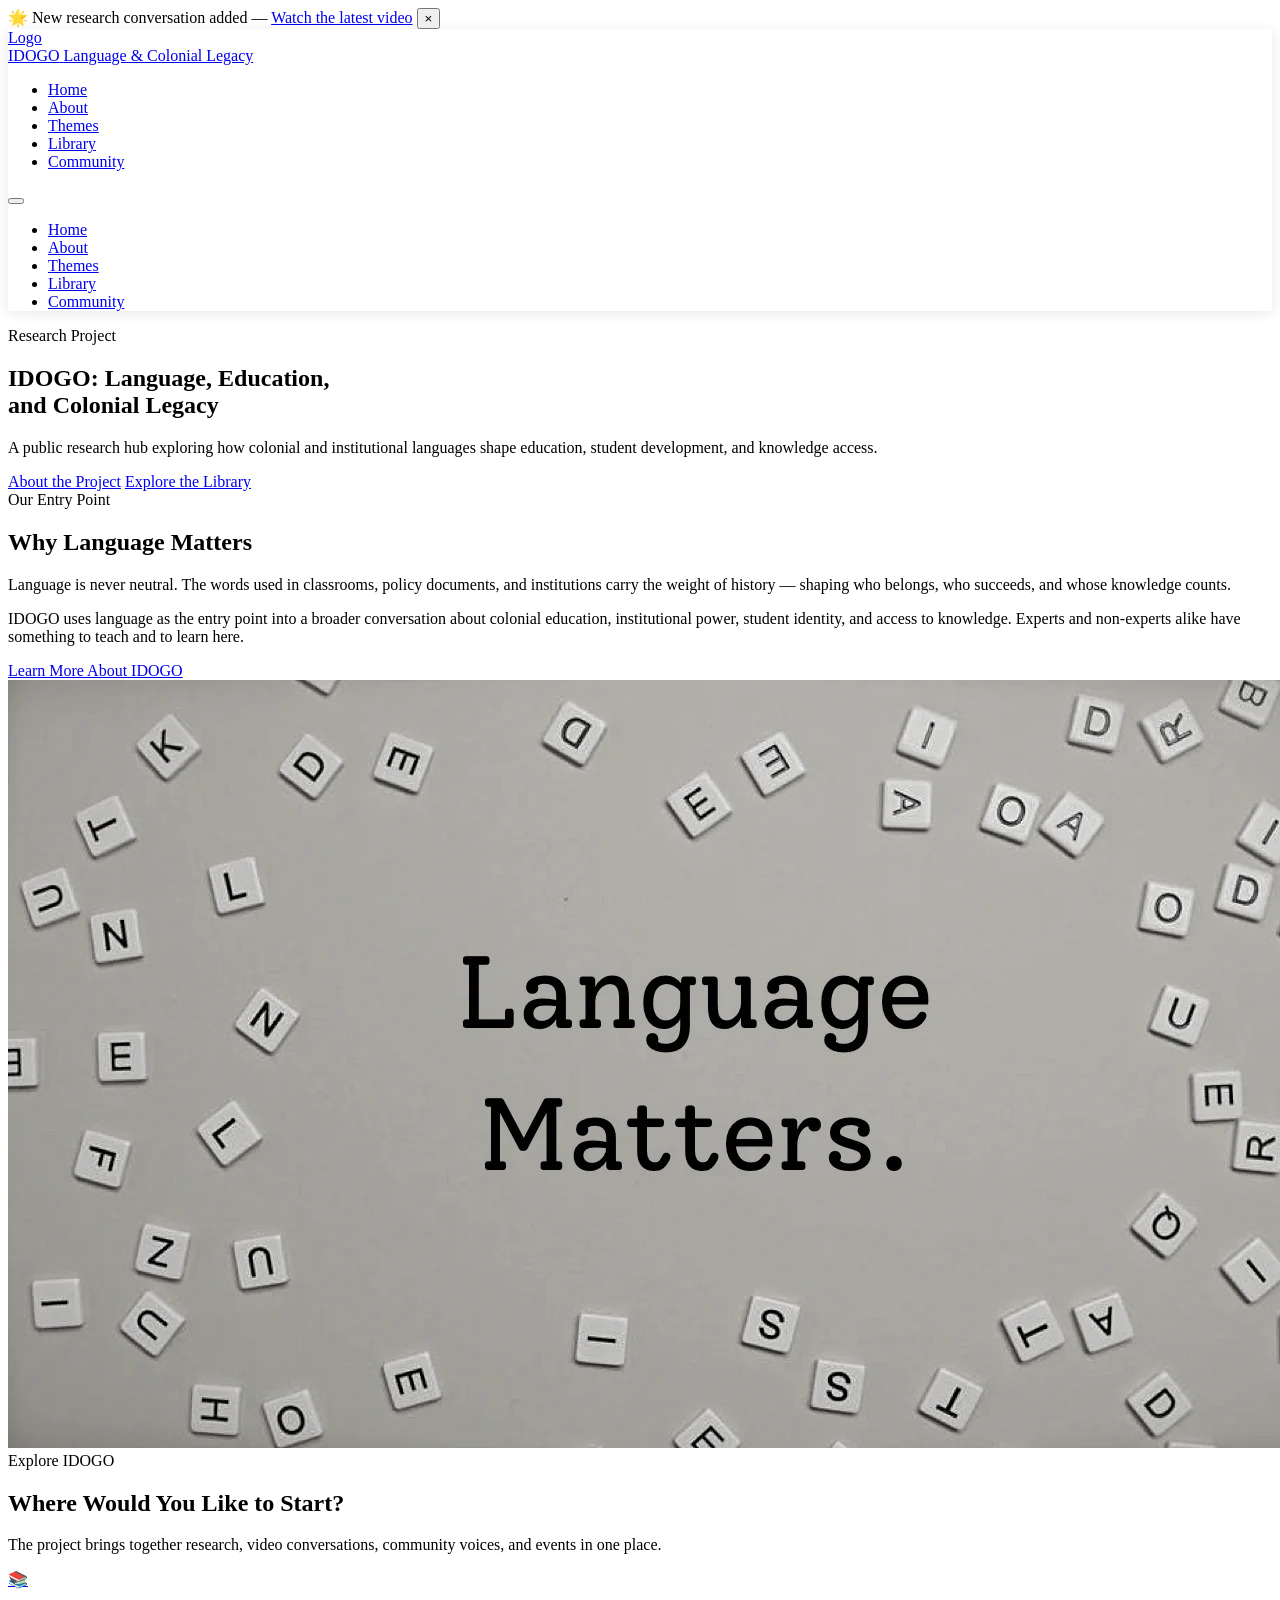
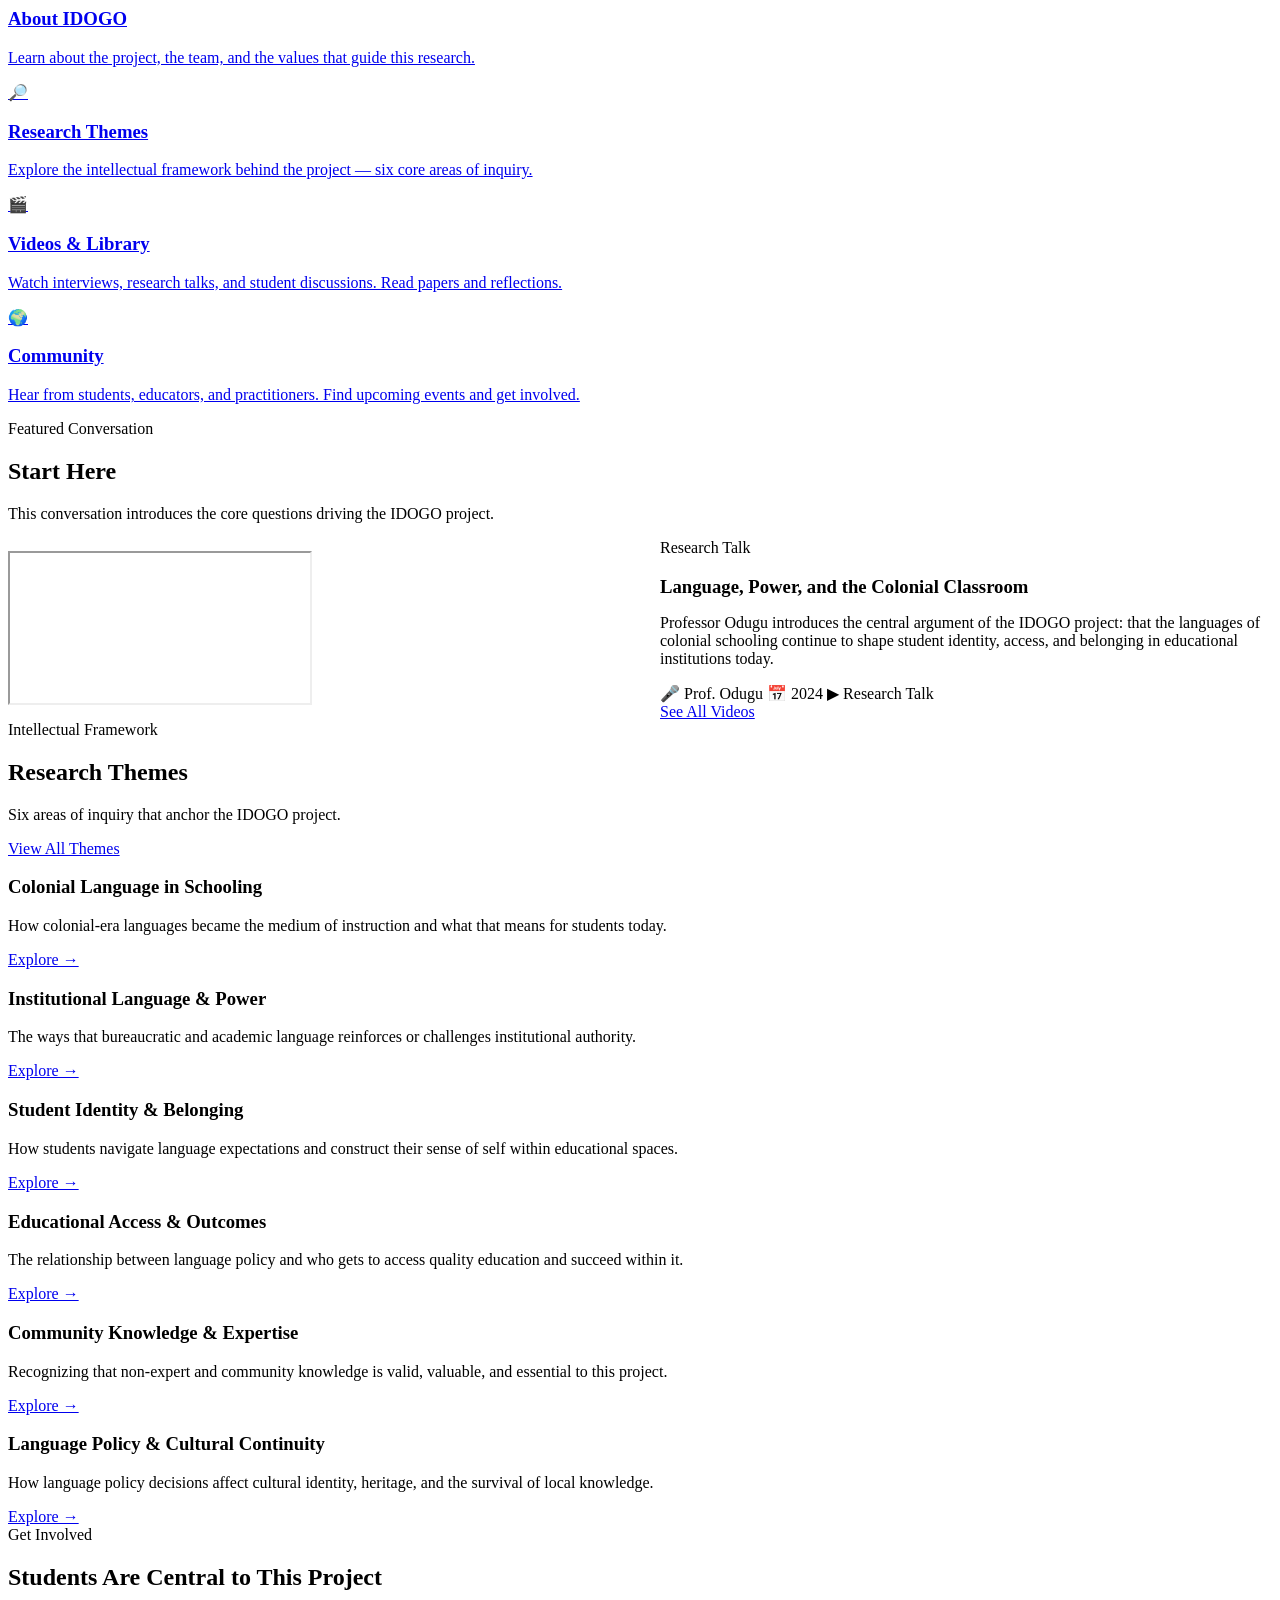
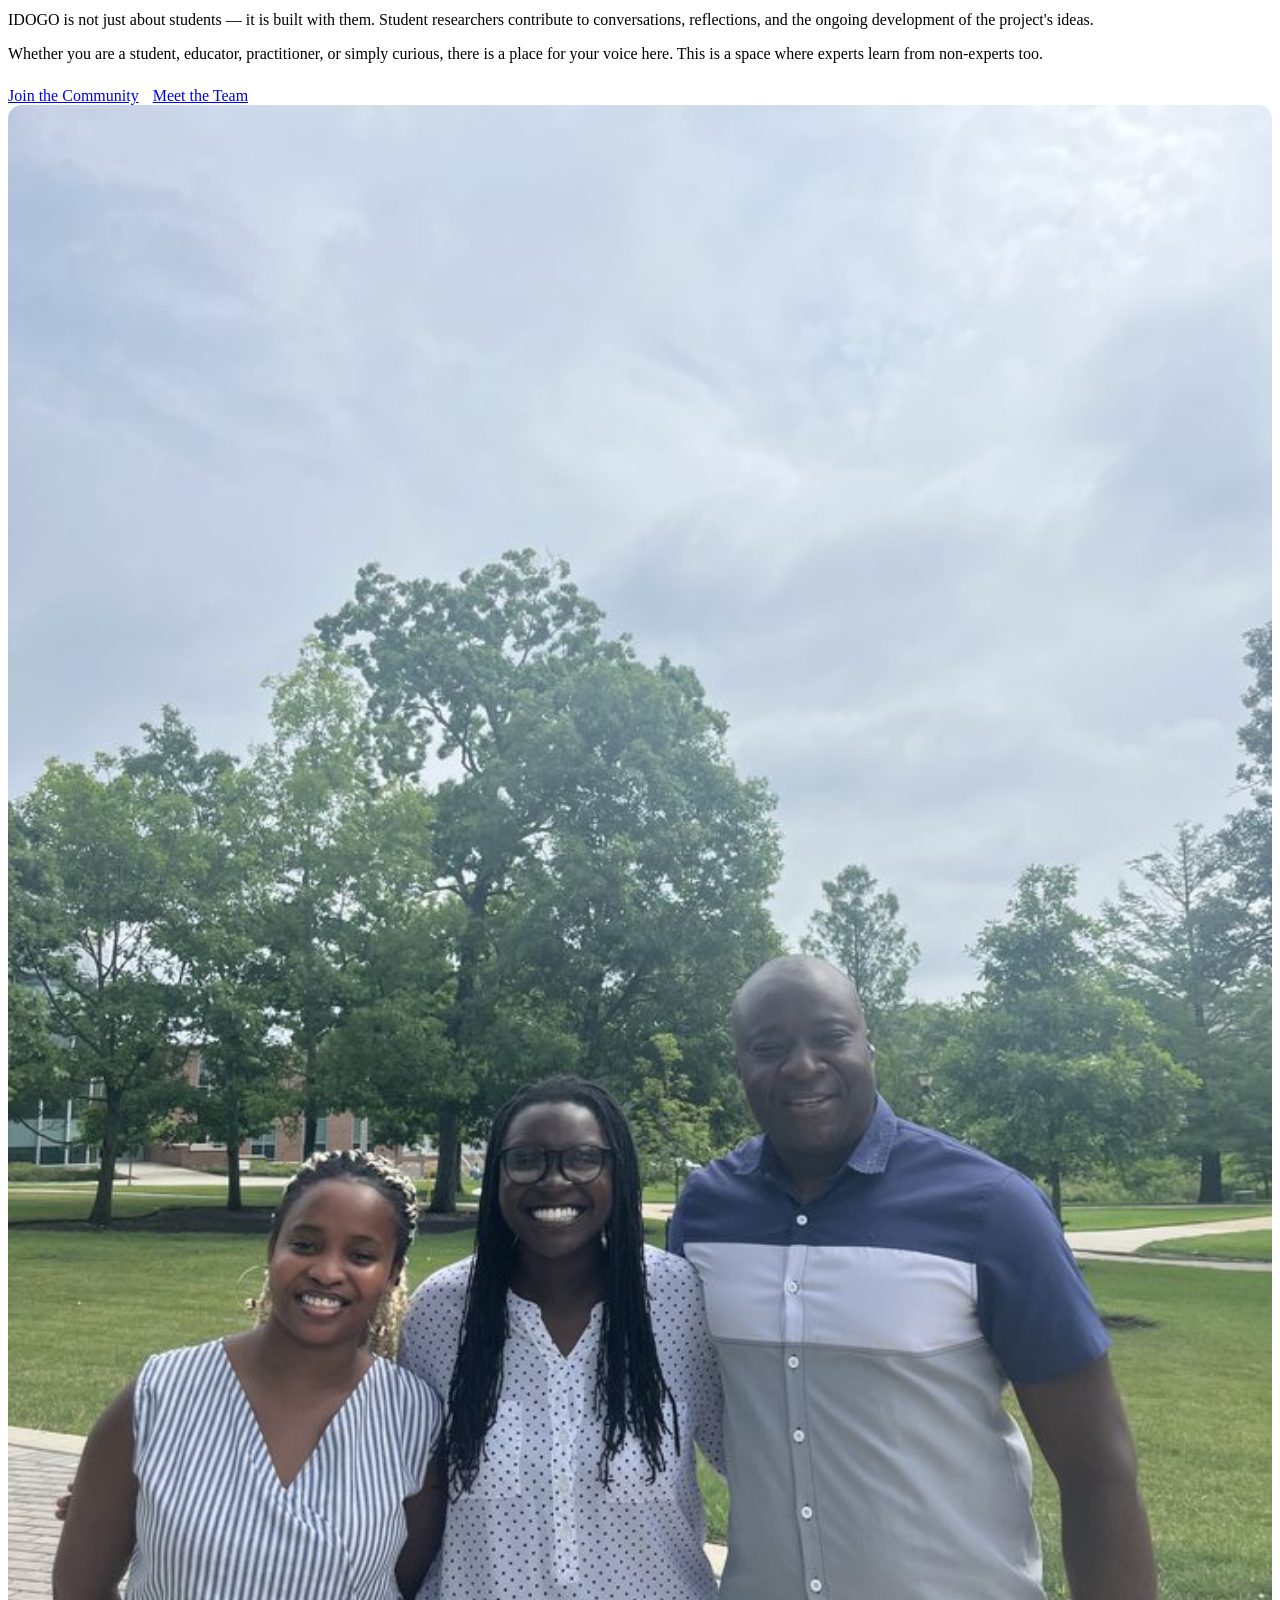
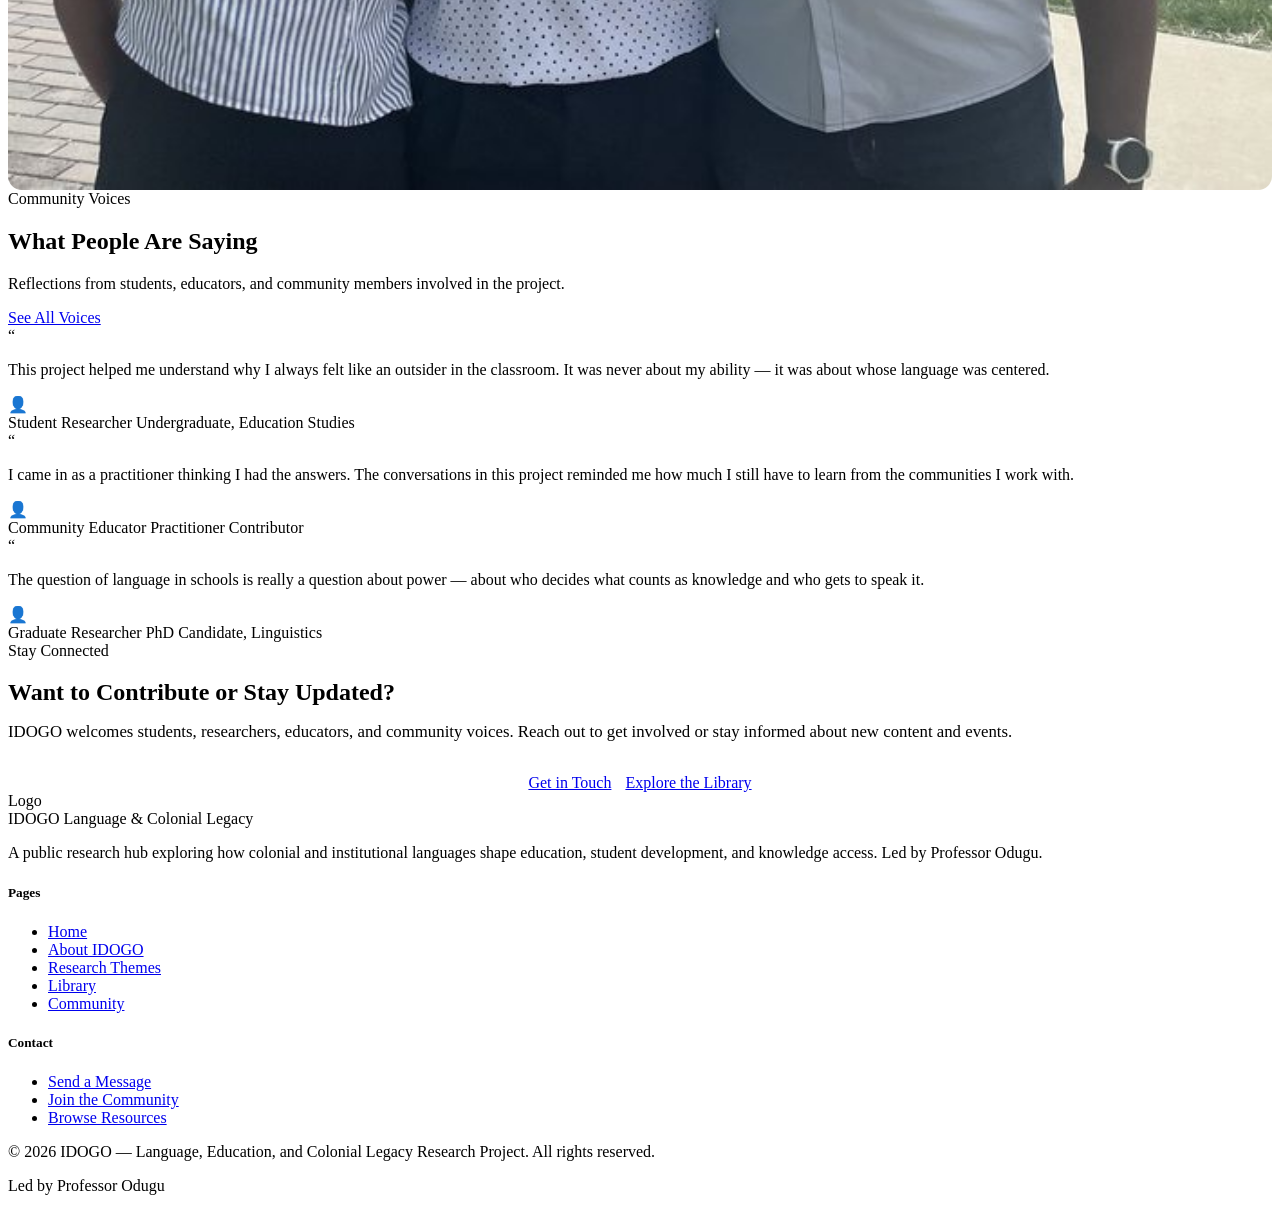
==== commit 9abec609: "Add files via upload Embed full student photo no crop" ====
--- a/index.html
+++ b/index.html
@@ -254,10 +254,11 @@
           </div>
         </div>
 
-        <div class="spotlight-image">
+                <div class="spotlight-image">
           <img
-            src="[data-uri]"
+            src="[data-uri]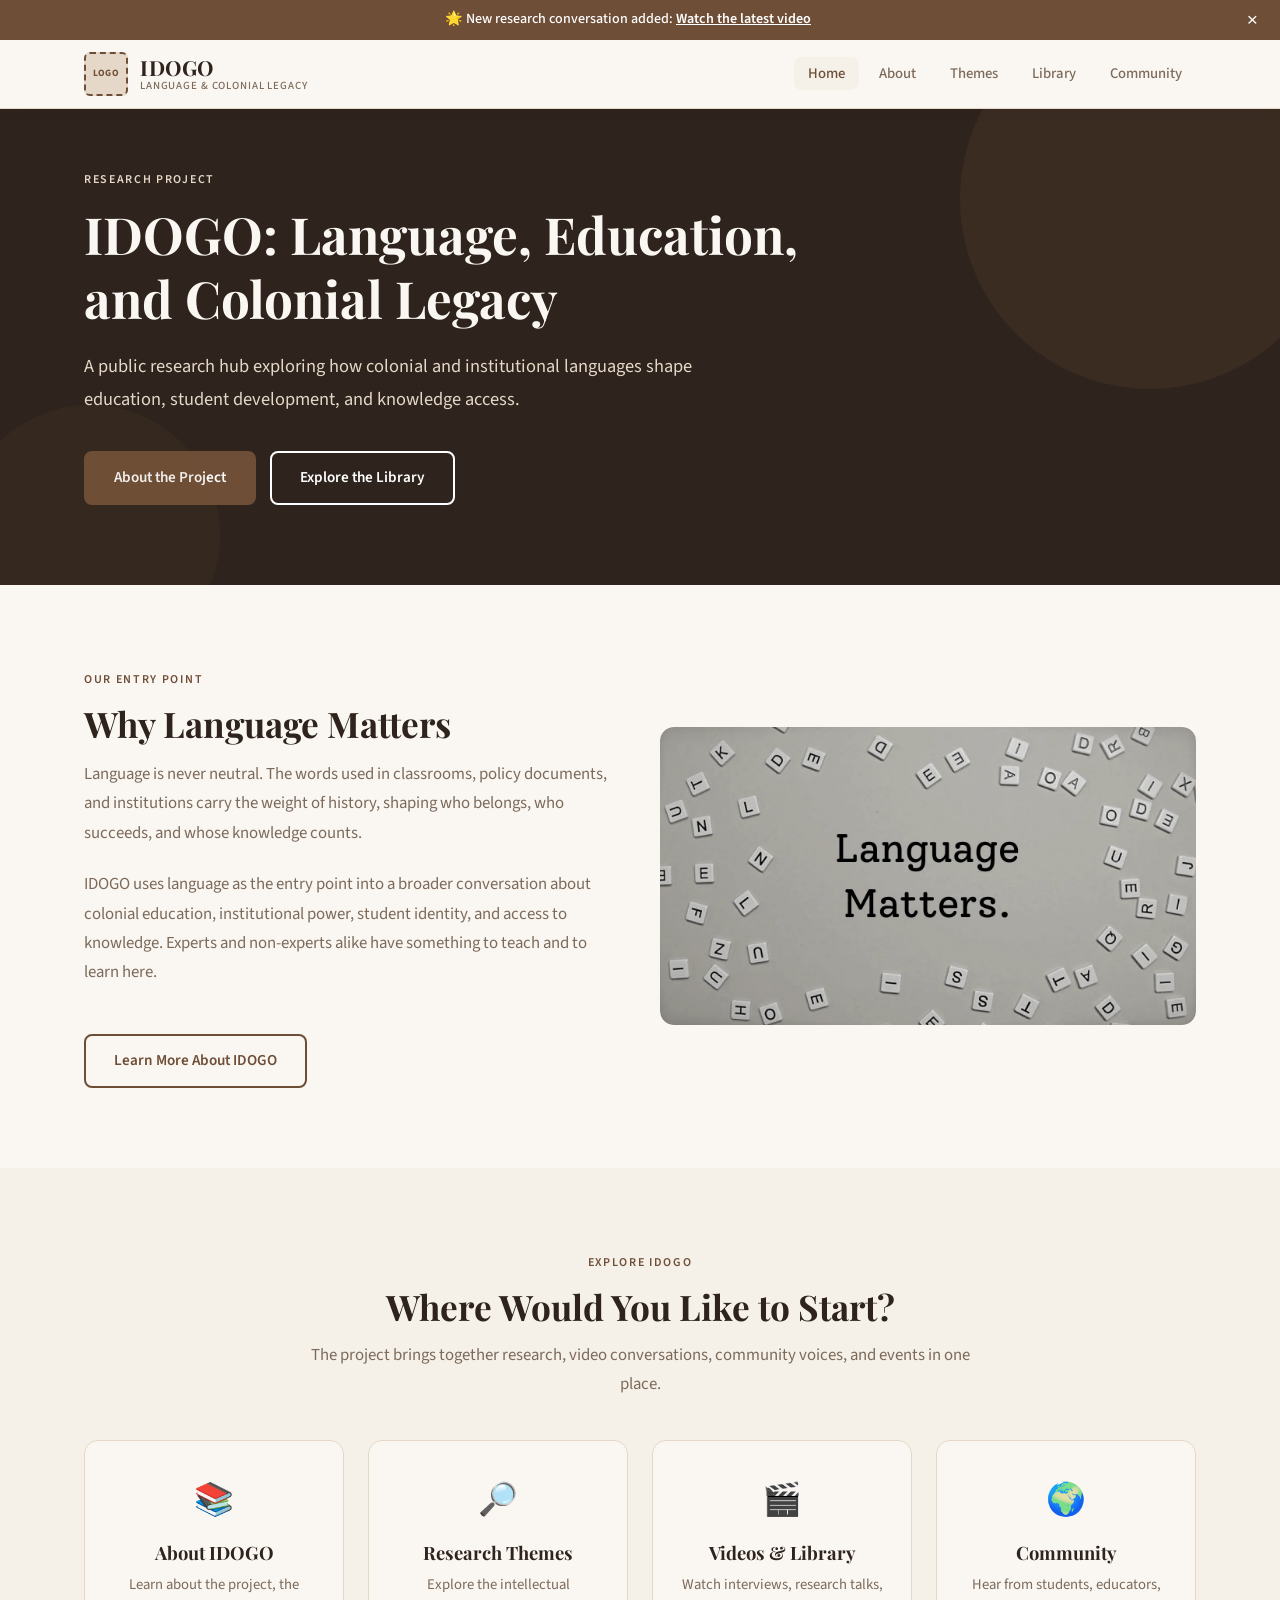
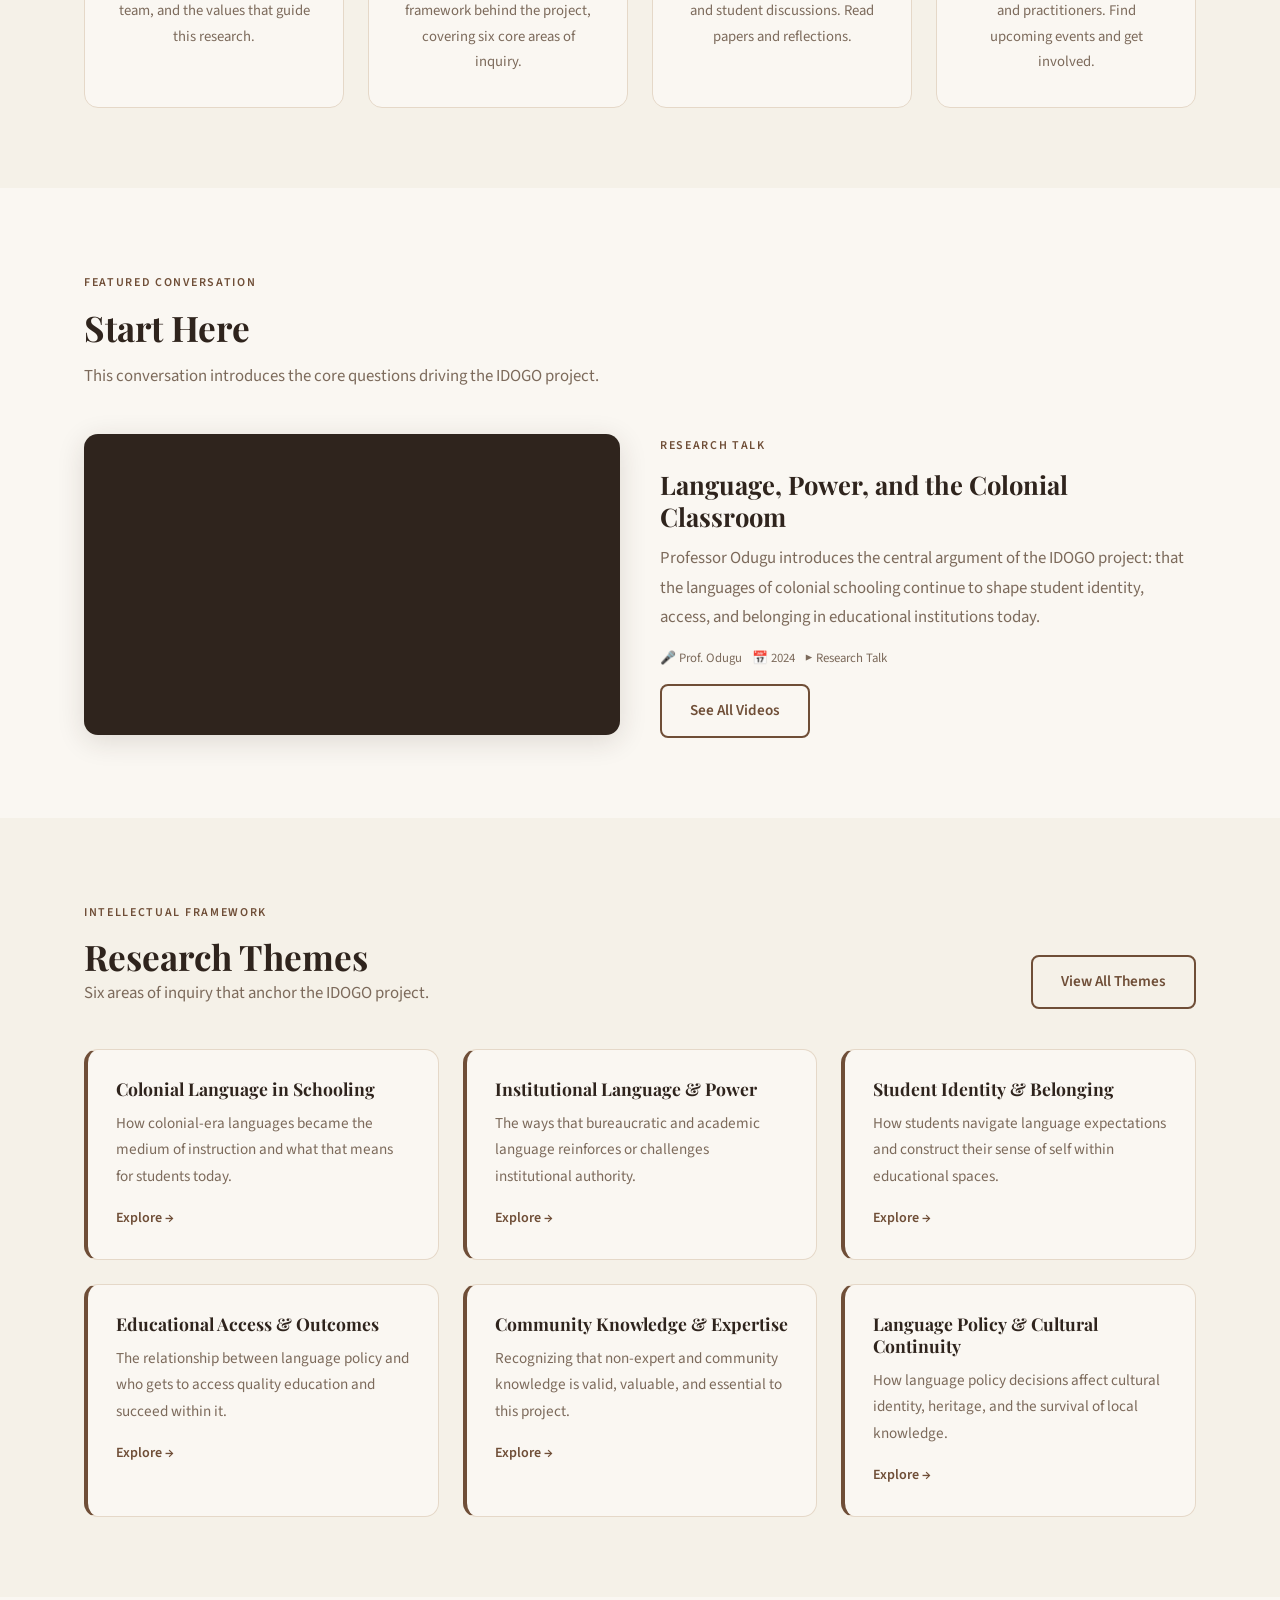
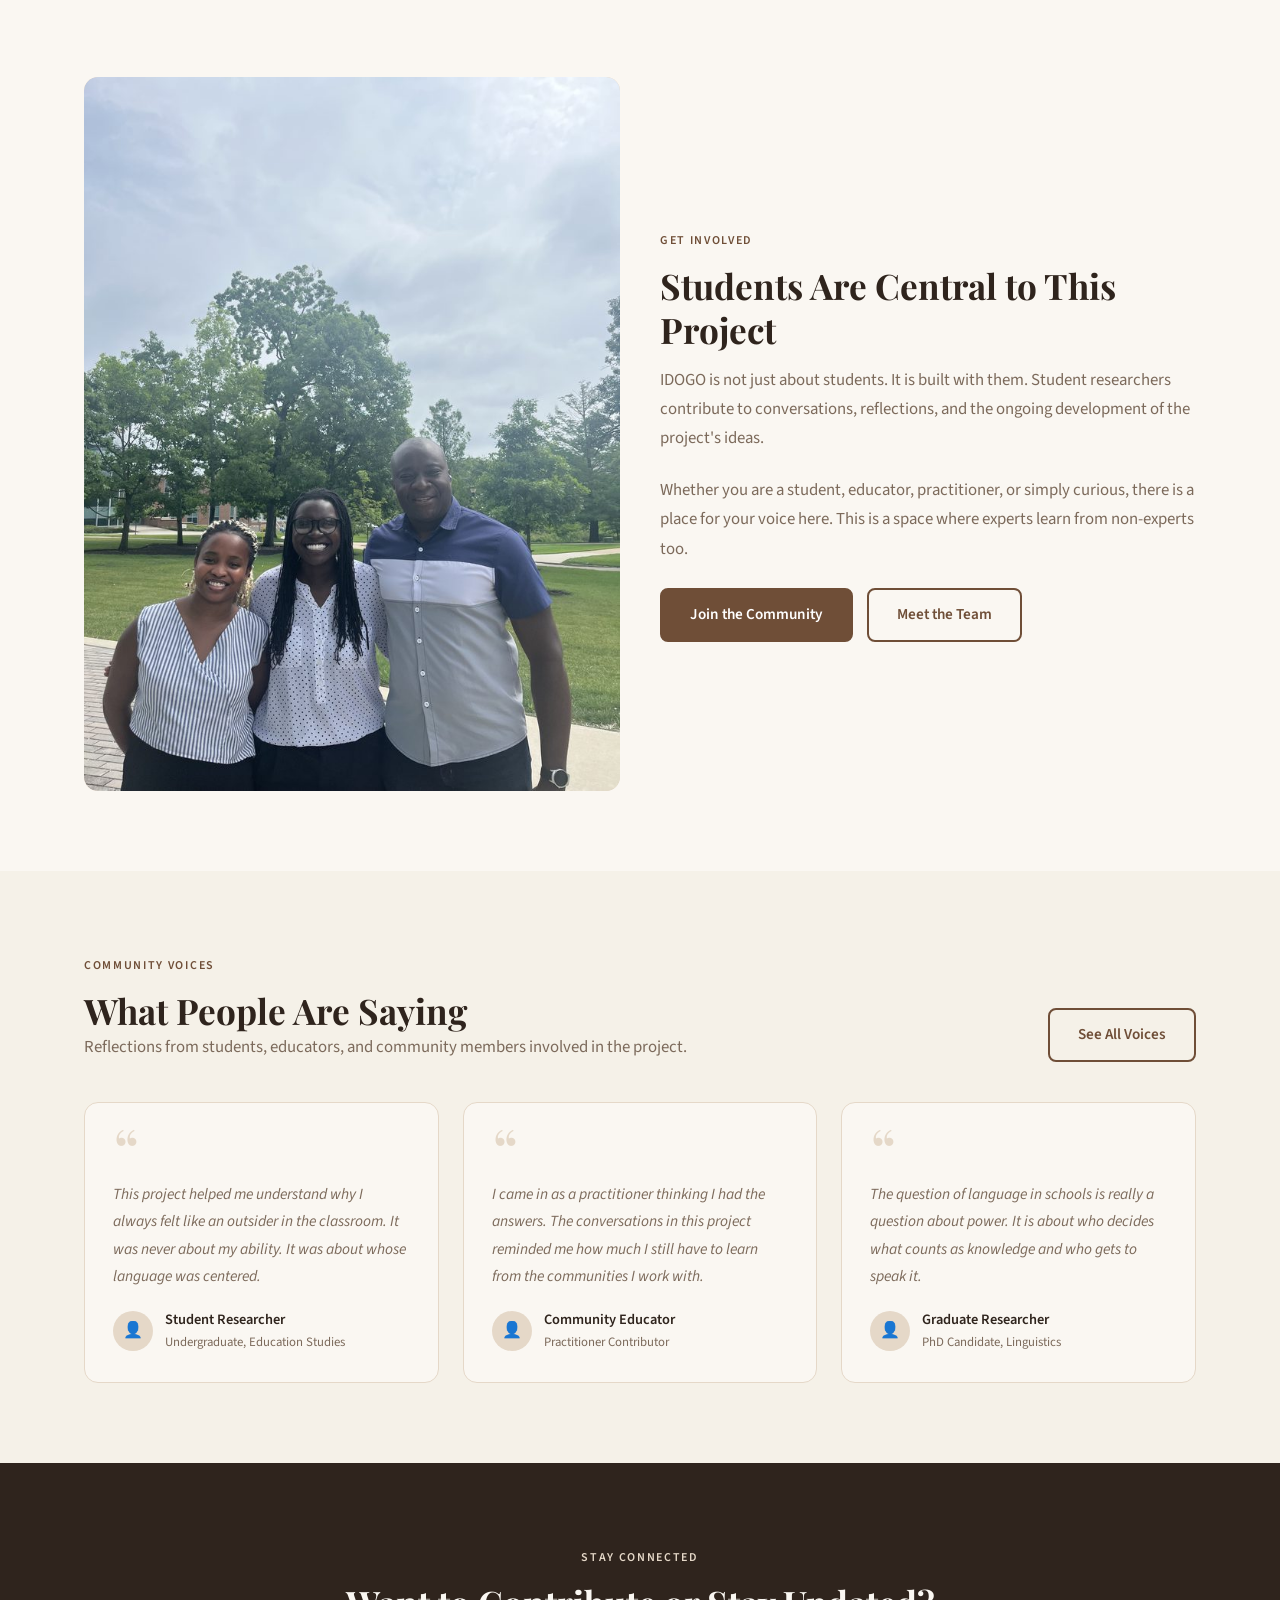
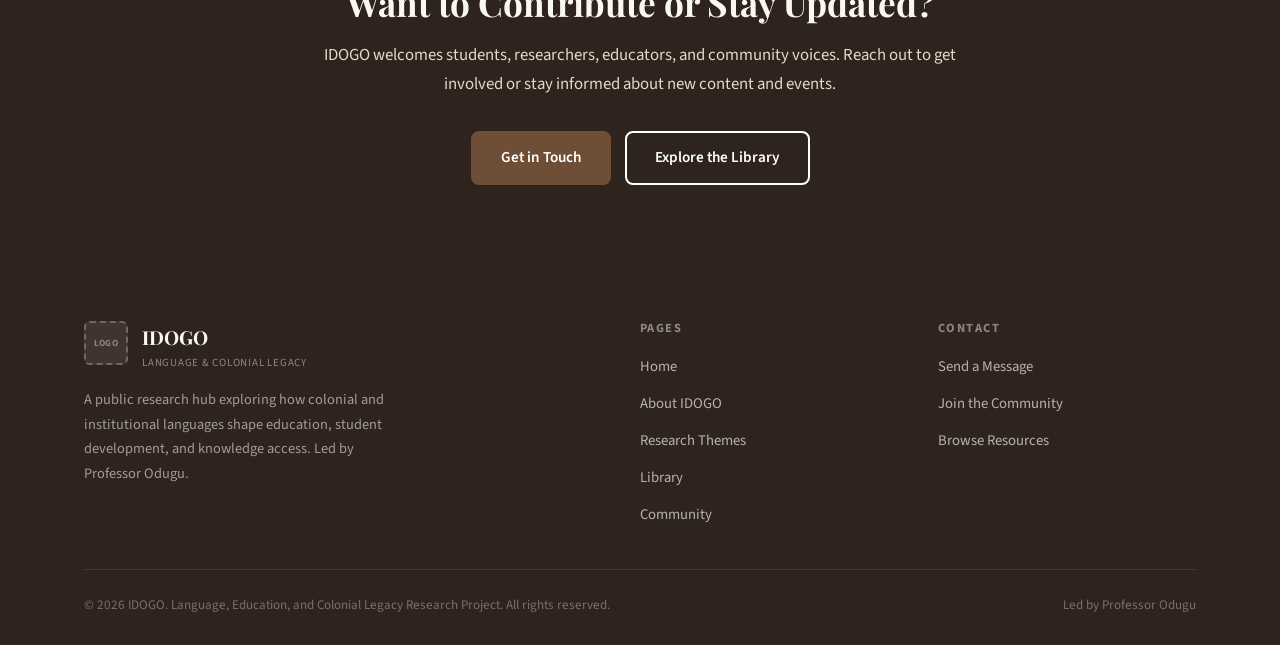
==== commit a93357ad: "Add files via upload" ====
--- a/index.html
+++ b/index.html
@@ -3,8 +3,8 @@
 <head>
   <meta charset="UTF-8" />
   <meta name="viewport" content="width=device-width, initial-scale=1.0" />
-  <meta name="description" content="IDOGO — A public research hub exploring how colonial and institutional languages shape education, student development, and knowledge access." />
-  <title>IDOGO — Language, Education, and Colonial Legacy</title>
+  <meta name="description" content="IDOGO: A public research hub exploring how colonial and institutional languages shape education, student development, and knowledge access." />
+  <title>IDOGO: Language, Education, and Colonial Legacy</title>
   <link rel="stylesheet" href="style.css" />
 </head>
 <body>
@@ -13,7 +13,7 @@
        FLOATING BANNER
   ══════════════════════════════════════════════════════ -->
   <div id="floating-banner" class="floating-banner" style="display:none;">
-    &#127775; New research conversation added &mdash;
+    &#127775; New research conversation added:
     <a href="library.html">Watch the latest video</a>
     <button id="banner-close" class="banner-close" aria-label="Dismiss banner">&times;</button>
   </div>
@@ -84,7 +84,7 @@
         <div class="spotlight-text">
           <span class="section-label">Our Entry Point</span>
           <h2>Why Language Matters</h2>
-          <p>Language is never neutral. The words used in classrooms, policy documents, and institutions carry the weight of history — shaping who belongs, who succeeds, and whose knowledge counts.</p>
+          <p>Language is never neutral. The words used in classrooms, policy documents, and institutions carry the weight of history, shaping who belongs, who succeeds, and whose knowledge counts.</p>
           <p style="margin-top:14px;">IDOGO uses language as the entry point into a broader conversation about colonial education, institutional power, student identity, and access to knowledge. Experts and non-experts alike have something to teach and to learn here.</p>
           <a href="about.html" class="btn btn-outline" style="margin-top:24px;">Learn More About IDOGO</a>
         </div>
@@ -122,7 +122,7 @@
         <a href="themes.html" class="quick-card">
           <span class="quick-card-icon">&#128270;</span>
           <h3>Research Themes</h3>
-          <p>Explore the intellectual framework behind the project — six core areas of inquiry.</p>
+          <p>Explore the intellectual framework behind the project, covering six core areas of inquiry.</p>
         </a>
 
         <a href="library.html" class="quick-card">
@@ -246,7 +246,7 @@
         <div class="spotlight-text">
           <span class="section-label">Get Involved</span>
           <h2>Students Are Central to This Project</h2>
-          <p>IDOGO is not just about students — it is built with them. Student researchers contribute to conversations, reflections, and the ongoing development of the project's ideas.</p>
+          <p>IDOGO is not just about students. It is built with them. Student researchers contribute to conversations, reflections, and the ongoing development of the project's ideas.</p>
           <p style="margin-top:14px;">Whether you are a student, educator, practitioner, or simply curious, there is a place for your voice here. This is a space where experts learn from non-experts too.</p>
           <div style="display:flex; gap:14px; flex-wrap:wrap; margin-top:24px;">
             <a href="community.html" class="btn btn-primary">Join the Community</a>
@@ -285,7 +285,7 @@
 
         <div class="voice-card">
           <span class="voice-quote-mark">&ldquo;</span>
-          <p>This project helped me understand why I always felt like an outsider in the classroom. It was never about my ability &mdash; it was about whose language was centered.</p>
+          <p>This project helped me understand why I always felt like an outsider in the classroom. It was never about my ability. It was about whose language was centered.</p>
           <div class="voice-author">
             <div class="voice-author-avatar">&#128100;</div>
             <div>
@@ -309,7 +309,7 @@
 
         <div class="voice-card">
           <span class="voice-quote-mark">&ldquo;</span>
-          <p>The question of language in schools is really a question about power &mdash; about who decides what counts as knowledge and who gets to speak it.</p>
+          <p>The question of language in schools is really a question about power. It is about who decides what counts as knowledge and who gets to speak it.</p>
           <div class="voice-author">
             <div class="voice-author-avatar">&#128100;</div>
             <div>
@@ -380,7 +380,7 @@
       </div>
 
       <div class="footer-bottom">
-        <p>&copy; 2026 IDOGO &mdash; Language, Education, and Colonial Legacy Research Project. All rights reserved.</p>
+        <p>&copy; 2026 IDOGO. Language, Education, and Colonial Legacy Research Project. All rights reserved.</p>
         <p>Led by Professor Odugu</p>
       </div>
 
--- a/style.css
+++ b/style.css
@@ -0,0 +1,1282 @@
+/* ============================================================
+   IDOGO — Language, Education, and Colonial Legacy
+   style.css — Shared stylesheet for all pages
+   ============================================================ */
+
+/* ── Google Fonts ─────────────────────────────────────────── */
+@import url('https://fonts.googleapis.com/css2?family=Playfair+Display:ital,wght@0,400;0,600;0,700;1,400&family=Source+Sans+3:wght@300;400;500;600&display=swap');
+
+/* ── CSS Variables ────────────────────────────────────────── */
+:root {
+  --bg:          #F5F1E8;   /* dirty white / parchment        */
+  --surface:     #FAF7F2;   /* warm ivory                     */
+  --accent:      #6F4E37;   /* coffee brown                   */
+  --heading:     #2F241D;   /* espresso                       */
+  --muted:       #7C6A5B;   /* taupe                          */
+  --border:      #E5D8C8;   /* beige                          */
+  --white:       #FFFFFF;
+  --accent-dark: #563C28;   /* darker coffee for hover        */
+
+  --font-serif:  'Playfair Display', Georgia, serif;
+  --font-sans:   'Source Sans 3', 'Helvetica Neue', Arial, sans-serif;
+
+  --radius:      8px;
+  --radius-lg:   14px;
+  --shadow:      0 2px 12px rgba(47, 36, 29, 0.10);
+  --shadow-lg:   0 6px 28px rgba(47, 36, 29, 0.14);
+
+  --max-width:   1160px;
+  --section-gap: 80px;
+}
+
+/* ── Reset ────────────────────────────────────────────────── */
+*, *::before, *::after {
+  box-sizing: border-box;
+  margin: 0;
+  padding: 0;
+}
+
+html {
+  scroll-behavior: smooth;
+  font-size: 16px;
+}
+
+body {
+  background-color: var(--bg);
+  color: var(--heading);
+  font-family: var(--font-sans);
+  font-weight: 400;
+  line-height: 1.7;
+  -webkit-font-smoothing: antialiased;
+}
+
+img {
+  max-width: 100%;
+  display: block;
+}
+
+a {
+  color: var(--accent);
+  text-decoration: none;
+  transition: color 0.2s;
+}
+
+a:hover {
+  color: var(--accent-dark);
+  text-decoration: underline;
+}
+
+ul, ol {
+  list-style: none;
+}
+
+/* ── Typography ───────────────────────────────────────────── */
+h1, h2, h3, h4, h5 {
+  font-family: var(--font-serif);
+  color: var(--heading);
+  line-height: 1.25;
+  font-weight: 700;
+}
+
+h1 { font-size: clamp(2rem, 5vw, 3.2rem); }
+h2 { font-size: clamp(1.5rem, 3.5vw, 2.2rem); }
+h3 { font-size: clamp(1.2rem, 2.5vw, 1.6rem); }
+h4 { font-size: 1.15rem; }
+h5 { font-size: 1rem; }
+
+p {
+  color: var(--muted);
+  font-size: 1.05rem;
+  line-height: 1.75;
+  max-width: 680px;
+}
+
+.section-label {
+  display: inline-block;
+  font-family: var(--font-sans);
+  font-size: 0.75rem;
+  font-weight: 600;
+  letter-spacing: 0.14em;
+  text-transform: uppercase;
+  color: var(--accent);
+  margin-bottom: 12px;
+}
+
+/* ── Layout Utilities ─────────────────────────────────────── */
+.container {
+  width: 100%;
+  max-width: var(--max-width);
+  margin: 0 auto;
+  padding: 0 24px;
+}
+
+.section {
+  padding: var(--section-gap) 0;
+}
+
+.section--alt {
+  background-color: var(--surface);
+}
+
+.section--dark {
+  background-color: var(--heading);
+  color: var(--border);
+}
+
+.section--dark h2,
+.section--dark h3,
+.section--dark h4 {
+  color: var(--surface);
+}
+
+.section--dark p,
+.section--dark .section-label {
+  color: var(--border);
+}
+
+.text-center { text-align: center; }
+.text-center p { margin: 0 auto; }
+
+.flex   { display: flex; }
+.gap-16 { gap: 16px; }
+.gap-24 { gap: 24px; }
+
+/* ── Buttons ──────────────────────────────────────────────── */
+.btn {
+  display: inline-block;
+  padding: 12px 28px;
+  border-radius: var(--radius);
+  font-family: var(--font-sans);
+  font-size: 0.95rem;
+  font-weight: 600;
+  cursor: pointer;
+  transition: background 0.2s, color 0.2s, border-color 0.2s, transform 0.15s;
+  border: 2px solid transparent;
+  text-decoration: none;
+}
+
+.btn:hover {
+  text-decoration: none;
+  transform: translateY(-2px);
+}
+
+.btn-primary {
+  background-color: var(--accent);
+  color: var(--white);
+  border-color: var(--accent);
+}
+
+.btn-primary:hover {
+  background-color: var(--accent-dark);
+  border-color: var(--accent-dark);
+  color: var(--white);
+}
+
+.btn-outline {
+  background-color: transparent;
+  color: var(--accent);
+  border-color: var(--accent);
+}
+
+.btn-outline:hover {
+  background-color: var(--accent);
+  color: var(--white);
+}
+
+.btn-outline-white {
+  background-color: transparent;
+  color: var(--white);
+  border-color: var(--white);
+}
+
+.btn-outline-white:hover {
+  background-color: var(--white);
+  color: var(--heading);
+}
+
+/* ── Floating Banner ──────────────────────────────────────── */
+.floating-banner {
+  position: fixed;
+  top: 0;
+  left: 0;
+  width: 100%;
+  background-color: var(--accent);
+  color: var(--white);
+  text-align: center;
+  padding: 10px 48px 10px 24px;
+  font-size: 0.88rem;
+  font-weight: 500;
+  z-index: 1000;
+  line-height: 1.4;
+}
+
+.floating-banner a {
+  color: var(--white);
+  text-decoration: underline;
+  font-weight: 600;
+}
+
+.floating-banner a:hover {
+  color: var(--border);
+}
+
+.banner-close {
+  position: absolute;
+  right: 16px;
+  top: 50%;
+  transform: translateY(-50%);
+  background: none;
+  border: none;
+  color: var(--white);
+  font-size: 1.2rem;
+  cursor: pointer;
+  line-height: 1;
+  padding: 4px 6px;
+}
+
+.banner-close:hover {
+  opacity: 0.75;
+}
+
+/* ── Navigation ───────────────────────────────────────────── */
+.site-nav {
+  background-color: var(--surface);
+  border-bottom: 1px solid var(--border);
+  position: sticky;
+  top: 0;
+  z-index: 900;
+  box-shadow: var(--shadow);
+}
+
+/* Pushed down when banner is visible */
+.banner-visible .site-nav {
+  top: 40px;
+}
+
+.nav-inner {
+  display: flex;
+  align-items: center;
+  justify-content: space-between;
+  height: 68px;
+  gap: 24px;
+}
+
+/* Logo area */
+.nav-logo {
+  display: flex;
+  align-items: center;
+  gap: 12px;
+  text-decoration: none;
+  flex-shrink: 0;
+}
+
+.nav-logo:hover {
+  text-decoration: none;
+}
+
+.logo-placeholder {
+  width: 44px;
+  height: 44px;
+  border-radius: 6px;
+  background-color: var(--border);
+  border: 2px dashed var(--accent);
+  display: flex;
+  align-items: center;
+  justify-content: center;
+  font-size: 0.6rem;
+  font-weight: 700;
+  color: var(--accent);
+  letter-spacing: 0.05em;
+  text-transform: uppercase;
+  text-align: center;
+  line-height: 1.2;
+  flex-shrink: 0;
+}
+
+.nav-brand-text {
+  display: flex;
+  flex-direction: column;
+  line-height: 1.15;
+}
+
+.nav-brand-name {
+  font-family: var(--font-serif);
+  font-size: 1.3rem;
+  font-weight: 700;
+  color: var(--heading);
+  letter-spacing: 0.03em;
+}
+
+.nav-brand-sub {
+  font-family: var(--font-sans);
+  font-size: 0.68rem;
+  font-weight: 500;
+  color: var(--muted);
+  letter-spacing: 0.08em;
+  text-transform: uppercase;
+}
+
+/* Nav links */
+.nav-links {
+  display: flex;
+  align-items: center;
+  gap: 6px;
+}
+
+.nav-links a {
+  font-family: var(--font-sans);
+  font-size: 0.92rem;
+  font-weight: 500;
+  color: var(--muted);
+  padding: 6px 14px;
+  border-radius: var(--radius);
+  transition: color 0.2s, background 0.2s;
+  text-decoration: none;
+  white-space: nowrap;
+}
+
+.nav-links a:hover,
+.nav-links a.active {
+  color: var(--accent);
+  background-color: var(--bg);
+  text-decoration: none;
+}
+
+/* Hamburger */
+.nav-toggle {
+  display: none;
+  flex-direction: column;
+  justify-content: center;
+  gap: 5px;
+  background: none;
+  border: none;
+  cursor: pointer;
+  padding: 6px;
+  width: 38px;
+  height: 38px;
+}
+
+.nav-toggle span {
+  display: block;
+  width: 22px;
+  height: 2px;
+  background-color: var(--heading);
+  border-radius: 2px;
+  transition: all 0.3s;
+}
+
+/* Mobile nav */
+.nav-mobile {
+  display: none;
+  flex-direction: column;
+  padding: 12px 0 20px;
+  border-top: 1px solid var(--border);
+}
+
+.nav-mobile a {
+  font-family: var(--font-sans);
+  font-size: 1rem;
+  font-weight: 500;
+  color: var(--muted);
+  padding: 12px 24px;
+  display: block;
+  text-decoration: none;
+  transition: color 0.2s, background 0.2s;
+}
+
+.nav-mobile a:hover,
+.nav-mobile a.active {
+  color: var(--accent);
+  background-color: var(--bg);
+  text-decoration: none;
+}
+
+.nav-mobile.open {
+  display: flex;
+}
+
+/* ── Hero Section ─────────────────────────────────────────── */
+.hero {
+  background-color: var(--heading);
+  padding: 96px 0 80px;
+  position: relative;
+  overflow: hidden;
+}
+
+.hero::before {
+  content: '';
+  position: absolute;
+  top: -60px;
+  right: -60px;
+  width: 380px;
+  height: 380px;
+  border-radius: 50%;
+  background: rgba(111, 78, 55, 0.18);
+  pointer-events: none;
+}
+
+.hero::after {
+  content: '';
+  position: absolute;
+  bottom: -80px;
+  left: -40px;
+  width: 260px;
+  height: 260px;
+  border-radius: 50%;
+  background: rgba(111, 78, 55, 0.10);
+  pointer-events: none;
+}
+
+.hero .section-label {
+  color: var(--border);
+}
+
+.hero h1 {
+  color: var(--surface);
+  margin-bottom: 20px;
+}
+
+.hero p {
+  color: var(--border);
+  font-size: 1.15rem;
+  margin-bottom: 36px;
+  max-width: 620px;
+}
+
+.hero-buttons {
+  display: flex;
+  flex-wrap: wrap;
+  gap: 14px;
+}
+
+/* ── Page Hero (inner pages) ──────────────────────────────── */
+.page-hero {
+  background-color: var(--heading);
+  padding: 64px 0 56px;
+}
+
+.page-hero .section-label {
+  color: var(--border);
+}
+
+.page-hero h1 {
+  color: var(--surface);
+  margin-bottom: 14px;
+}
+
+.page-hero p {
+  color: var(--border);
+  font-size: 1.1rem;
+  max-width: 600px;
+}
+
+/* ── Cards Grid ───────────────────────────────────────────── */
+.cards-grid {
+  display: grid;
+  grid-template-columns: repeat(auto-fill, minmax(260px, 1fr));
+  gap: 24px;
+}
+
+.cards-grid-3 {
+  display: grid;
+  grid-template-columns: repeat(auto-fill, minmax(300px, 1fr));
+  gap: 24px;
+}
+
+.cards-grid-2 {
+  display: grid;
+  grid-template-columns: repeat(auto-fill, minmax(360px, 1fr));
+  gap: 28px;
+}
+
+/* ── Card Base ────────────────────────────────────────────── */
+.card {
+  background-color: var(--surface);
+  border: 1px solid var(--border);
+  border-radius: var(--radius-lg);
+  padding: 28px;
+  transition: box-shadow 0.2s, transform 0.2s;
+}
+
+.card:hover {
+  box-shadow: var(--shadow-lg);
+  transform: translateY(-3px);
+}
+
+.card h3, .card h4 {
+  margin-bottom: 10px;
+}
+
+.card p {
+  font-size: 0.97rem;
+  margin-bottom: 0;
+}
+
+/* ── Quick Link Cards (Home) ──────────────────────────────── */
+.quick-card {
+  background-color: var(--surface);
+  border: 1px solid var(--border);
+  border-radius: var(--radius-lg);
+  padding: 32px 28px;
+  text-align: center;
+  transition: box-shadow 0.2s, transform 0.2s;
+  text-decoration: none;
+  display: block;
+  color: var(--heading);
+}
+
+.quick-card:hover {
+  box-shadow: var(--shadow-lg);
+  transform: translateY(-4px);
+  text-decoration: none;
+  color: var(--heading);
+}
+
+.quick-card-icon {
+  font-size: 2rem;
+  margin-bottom: 14px;
+  display: block;
+}
+
+.quick-card h3 {
+  font-size: 1.15rem;
+  margin-bottom: 8px;
+}
+
+.quick-card p {
+  font-size: 0.92rem;
+  color: var(--muted);
+  max-width: 100%;
+}
+
+/* ── Theme Cards ──────────────────────────────────────────── */
+.theme-card {
+  background-color: var(--surface);
+  border: 1px solid var(--border);
+  border-left: 4px solid var(--accent);
+  border-radius: var(--radius-lg);
+  padding: 28px;
+  transition: box-shadow 0.2s, transform 0.2s;
+}
+
+.theme-card:hover {
+  box-shadow: var(--shadow-lg);
+  transform: translateY(-3px);
+}
+
+.theme-card h3 {
+  font-size: 1.1rem;
+  margin-bottom: 10px;
+}
+
+.theme-card p {
+  font-size: 0.95rem;
+  margin-bottom: 14px;
+}
+
+.theme-card a {
+  font-size: 0.88rem;
+  font-weight: 600;
+}
+
+/* ── Video Cards ──────────────────────────────────────────── */
+.video-card {
+  background-color: var(--surface);
+  border: 1px solid var(--border);
+  border-radius: var(--radius-lg);
+  overflow: hidden;
+  transition: box-shadow 0.2s, transform 0.2s;
+}
+
+.video-card:hover {
+  box-shadow: var(--shadow-lg);
+  transform: translateY(-3px);
+}
+
+.video-thumbnail {
+  width: 100%;
+  aspect-ratio: 16 / 9;
+  background-color: var(--border);
+  display: flex;
+  align-items: center;
+  justify-content: center;
+  overflow: hidden;
+  position: relative;
+}
+
+.video-thumbnail img {
+  width: 100%;
+  height: 100%;
+  object-fit: cover;
+}
+
+.video-play-icon {
+  position: absolute;
+  width: 52px;
+  height: 52px;
+  background-color: rgba(111, 78, 55, 0.88);
+  border-radius: 50%;
+  display: flex;
+  align-items: center;
+  justify-content: center;
+  color: var(--white);
+  font-size: 1.3rem;
+}
+
+.video-card-body {
+  padding: 20px 22px 22px;
+}
+
+.video-card-body h4 {
+  margin-bottom: 8px;
+  font-size: 1.05rem;
+  line-height: 1.35;
+}
+
+.video-card-body p {
+  font-size: 0.9rem;
+  margin-bottom: 12px;
+}
+
+.video-meta {
+  display: flex;
+  flex-wrap: wrap;
+  gap: 10px;
+  font-size: 0.8rem;
+  color: var(--muted);
+  margin-bottom: 14px;
+}
+
+/* ── Resource Items ───────────────────────────────────────── */
+.resource-item {
+  display: flex;
+  align-items: flex-start;
+  gap: 18px;
+  background-color: var(--surface);
+  border: 1px solid var(--border);
+  border-radius: var(--radius);
+  padding: 20px 22px;
+  transition: box-shadow 0.2s;
+}
+
+.resource-item:hover {
+  box-shadow: var(--shadow);
+}
+
+.resource-icon {
+  width: 44px;
+  height: 44px;
+  background-color: var(--bg);
+  border: 1px solid var(--border);
+  border-radius: 8px;
+  display: flex;
+  align-items: center;
+  justify-content: center;
+  font-size: 1.2rem;
+  flex-shrink: 0;
+}
+
+.resource-body h4 {
+  font-size: 1rem;
+  margin-bottom: 4px;
+}
+
+.resource-body p {
+  font-size: 0.88rem;
+  margin-bottom: 8px;
+}
+
+.resource-tag {
+  display: inline-block;
+  background-color: var(--bg);
+  border: 1px solid var(--border);
+  border-radius: 4px;
+  padding: 2px 8px;
+  font-size: 0.72rem;
+  font-weight: 600;
+  letter-spacing: 0.07em;
+  text-transform: uppercase;
+  color: var(--muted);
+  margin-bottom: 8px;
+}
+
+/* ── Reflection Cards ─────────────────────────────────────── */
+.reflection-card {
+  background-color: var(--surface);
+  border: 1px solid var(--border);
+  border-radius: var(--radius-lg);
+  padding: 28px;
+  transition: box-shadow 0.2s, transform 0.2s;
+}
+
+.reflection-card:hover {
+  box-shadow: var(--shadow-lg);
+  transform: translateY(-3px);
+}
+
+.reflection-meta {
+  display: flex;
+  align-items: center;
+  gap: 12px;
+  font-size: 0.82rem;
+  color: var(--muted);
+  margin-bottom: 14px;
+}
+
+.reflection-card h4 {
+  font-size: 1.1rem;
+  margin-bottom: 10px;
+}
+
+.reflection-card p {
+  font-size: 0.94rem;
+  margin-bottom: 16px;
+}
+
+/* ── Bio Cards ────────────────────────────────────────────── */
+.bio-card {
+  background-color: var(--surface);
+  border: 1px solid var(--border);
+  border-radius: var(--radius-lg);
+  padding: 28px;
+  transition: box-shadow 0.2s, transform 0.2s;
+  text-align: center;
+}
+
+.bio-card:hover {
+  box-shadow: var(--shadow-lg);
+  transform: translateY(-3px);
+}
+
+.bio-avatar {
+  width: 88px;
+  height: 88px;
+  border-radius: 50%;
+  background-color: var(--border);
+  border: 3px solid var(--accent);
+  display: flex;
+  align-items: center;
+  justify-content: center;
+  margin: 0 auto 16px;
+  font-size: 2rem;
+  overflow: hidden;
+}
+
+.bio-avatar img {
+  width: 100%;
+  height: 100%;
+  object-fit: cover;
+}
+
+.bio-card h3 {
+  font-size: 1.1rem;
+  margin-bottom: 4px;
+}
+
+.bio-role {
+  font-size: 0.82rem;
+  font-weight: 600;
+  letter-spacing: 0.08em;
+  text-transform: uppercase;
+  color: var(--accent);
+  margin-bottom: 12px;
+  display: block;
+}
+
+.bio-card p {
+  font-size: 0.92rem;
+  max-width: 100%;
+  text-align: left;
+  margin-bottom: 14px;
+}
+
+.bio-interests {
+  display: flex;
+  flex-wrap: wrap;
+  gap: 6px;
+  justify-content: center;
+}
+
+.bio-interest-tag {
+  background-color: var(--bg);
+  border: 1px solid var(--border);
+  border-radius: 4px;
+  padding: 3px 10px;
+  font-size: 0.75rem;
+  color: var(--muted);
+}
+
+/* ── Event Cards ──────────────────────────────────────────── */
+.event-card {
+  background-color: var(--surface);
+  border: 1px solid var(--border);
+  border-radius: var(--radius-lg);
+  padding: 24px 26px;
+  display: flex;
+  gap: 20px;
+  align-items: flex-start;
+  transition: box-shadow 0.2s, transform 0.2s;
+}
+
+.event-card:hover {
+  box-shadow: var(--shadow-lg);
+  transform: translateY(-3px);
+}
+
+.event-date-block {
+  background-color: var(--accent);
+  color: var(--white);
+  border-radius: 8px;
+  padding: 10px 14px;
+  text-align: center;
+  min-width: 60px;
+  flex-shrink: 0;
+}
+
+.event-date-block .event-month {
+  font-size: 0.7rem;
+  font-weight: 700;
+  letter-spacing: 0.1em;
+  text-transform: uppercase;
+  display: block;
+}
+
+.event-date-block .event-day {
+  font-family: var(--font-serif);
+  font-size: 1.6rem;
+  font-weight: 700;
+  line-height: 1;
+  display: block;
+}
+
+.event-body h4 {
+  font-size: 1.05rem;
+  margin-bottom: 6px;
+}
+
+.event-body p {
+  font-size: 0.9rem;
+  margin-bottom: 10px;
+}
+
+.event-location {
+  font-size: 0.82rem;
+  color: var(--muted);
+  display: flex;
+  align-items: center;
+  gap: 5px;
+}
+
+/* ── Community Voice Cards ────────────────────────────────── */
+.voice-card {
+  background-color: var(--surface);
+  border: 1px solid var(--border);
+  border-radius: var(--radius-lg);
+  padding: 28px;
+  transition: box-shadow 0.2s, transform 0.2s;
+  position: relative;
+}
+
+.voice-card:hover {
+  box-shadow: var(--shadow-lg);
+  transform: translateY(-3px);
+}
+
+.voice-quote-mark {
+  font-family: var(--font-serif);
+  font-size: 4rem;
+  color: var(--border);
+  line-height: 0.6;
+  margin-bottom: 12px;
+  display: block;
+}
+
+.voice-card p {
+  font-size: 0.97rem;
+  font-style: italic;
+  margin-bottom: 18px;
+  max-width: 100%;
+}
+
+.voice-author {
+  display: flex;
+  align-items: center;
+  gap: 12px;
+}
+
+.voice-author-avatar {
+  width: 40px;
+  height: 40px;
+  border-radius: 50%;
+  background-color: var(--border);
+  display: flex;
+  align-items: center;
+  justify-content: center;
+  font-size: 1rem;
+  flex-shrink: 0;
+}
+
+.voice-author-name {
+  font-weight: 600;
+  font-size: 0.9rem;
+  color: var(--heading);
+  display: block;
+}
+
+.voice-author-role {
+  font-size: 0.8rem;
+  color: var(--muted);
+  display: block;
+}
+
+/* ── Contact Form ─────────────────────────────────────────── */
+.contact-form-wrap {
+  background-color: var(--surface);
+  border: 1px solid var(--border);
+  border-radius: var(--radius-lg);
+  padding: 40px;
+  max-width: 660px;
+  box-shadow: var(--shadow);
+}
+
+.form-group {
+  margin-bottom: 22px;
+}
+
+.form-group label {
+  display: block;
+  font-size: 0.88rem;
+  font-weight: 600;
+  color: var(--heading);
+  margin-bottom: 6px;
+}
+
+.form-group input,
+.form-group select,
+.form-group textarea {
+  width: 100%;
+  padding: 11px 14px;
+  background-color: var(--bg);
+  border: 1px solid var(--border);
+  border-radius: var(--radius);
+  font-family: var(--font-sans);
+  font-size: 0.97rem;
+  color: var(--heading);
+  transition: border-color 0.2s, box-shadow 0.2s;
+  outline: none;
+  -webkit-appearance: none;
+  appearance: none;
+}
+
+.form-group input:focus,
+.form-group select:focus,
+.form-group textarea:focus {
+  border-color: var(--accent);
+  box-shadow: 0 0 0 3px rgba(111, 78, 55, 0.12);
+}
+
+.form-group textarea {
+  min-height: 130px;
+  resize: vertical;
+}
+
+.form-success {
+  display: none;
+  background-color: #e8f5e9;
+  border: 1px solid #a5d6a7;
+  border-radius: var(--radius);
+  padding: 16px 20px;
+  color: #2e7d32;
+  font-size: 0.97rem;
+  margin-top: 16px;
+}
+
+/* ── YouTube Embed ────────────────────────────────────────── */
+.video-embed-wrap {
+  position: relative;
+  width: 100%;
+  aspect-ratio: 16 / 9;
+  border-radius: var(--radius-lg);
+  overflow: hidden;
+  box-shadow: var(--shadow-lg);
+  background-color: var(--heading);
+}
+
+.video-embed-wrap iframe {
+  width: 100%;
+  height: 100%;
+  border: none;
+  display: block;
+}
+
+/* ── Divider ──────────────────────────────────────────────── */
+.divider {
+  border: none;
+  border-top: 1px solid var(--border);
+  margin: 0;
+}
+
+/* ── Section Header ───────────────────────────────────────── */
+.section-header {
+  margin-bottom: 40px;
+}
+
+.section-header h2 {
+  margin-bottom: 12px;
+}
+
+.section-header p {
+  font-size: 1.05rem;
+}
+
+.section-header-row {
+  display: flex;
+  align-items: flex-end;
+  justify-content: space-between;
+  flex-wrap: wrap;
+  gap: 16px;
+  margin-bottom: 40px;
+}
+
+/* ── Values List ──────────────────────────────────────────── */
+.values-list {
+  display: grid;
+  grid-template-columns: repeat(auto-fill, minmax(220px, 1fr));
+  gap: 20px;
+  margin-top: 8px;
+}
+
+.value-item {
+  background-color: var(--bg);
+  border: 1px solid var(--border);
+  border-radius: var(--radius);
+  padding: 20px 22px;
+}
+
+.value-item h4 {
+  font-size: 1rem;
+  margin-bottom: 6px;
+}
+
+.value-item p {
+  font-size: 0.9rem;
+  max-width: 100%;
+}
+
+/* ── Spotlight ────────────────────────────────────────────── */
+.spotlight-wrap {
+  display: grid;
+  grid-template-columns: 1fr 1fr;
+  gap: 40px;
+  align-items: center;
+}
+
+.spotlight-wrap.reverse {
+  direction: rtl;
+}
+
+.spotlight-wrap.reverse > * {
+  direction: ltr;
+}
+
+.spotlight-text h2 {
+  margin-bottom: 14px;
+}
+
+.spotlight-text p {
+  margin-bottom: 22px;
+}
+
+.spotlight-image {
+  border-radius: var(--radius-lg);
+  overflow: hidden;
+  background-color: var(--border);
+  width: 100%;
+  display: block;
+  position: relative;
+}
+
+.spotlight-image img {
+  width: 100%;
+  height: auto;
+  display: block;
+  border-radius: var(--radius-lg);
+  object-fit: contain;
+}
+
+/* ── Footer ───────────────────────────────────────────────── */
+.site-footer {
+  background-color: var(--heading);
+  color: var(--border);
+  padding: 56px 0 28px;
+}
+
+.footer-grid {
+  display: grid;
+  grid-template-columns: 2fr 1fr 1fr;
+  gap: 40px;
+  margin-bottom: 40px;
+}
+
+.footer-brand {
+  display: flex;
+  align-items: flex-start;
+  gap: 14px;
+  margin-bottom: 16px;
+}
+
+.footer-logo-placeholder {
+  width: 44px;
+  height: 44px;
+  border-radius: 6px;
+  background-color: rgba(255,255,255,0.08);
+  border: 2px dashed rgba(255,255,255,0.25);
+  display: flex;
+  align-items: center;
+  justify-content: center;
+  font-size: 0.58rem;
+  font-weight: 700;
+  color: rgba(255,255,255,0.4);
+  letter-spacing: 0.05em;
+  text-transform: uppercase;
+  text-align: center;
+  line-height: 1.2;
+  flex-shrink: 0;
+}
+
+.footer-brand-text .footer-name {
+  font-family: var(--font-serif);
+  font-size: 1.2rem;
+  font-weight: 700;
+  color: var(--surface);
+  display: block;
+}
+
+.footer-brand-text .footer-sub {
+  font-size: 0.68rem;
+  color: rgba(255,255,255,0.45);
+  letter-spacing: 0.07em;
+  text-transform: uppercase;
+  display: block;
+}
+
+.footer-desc {
+  color: rgba(255,255,255,0.55);
+  font-size: 0.9rem;
+  line-height: 1.7;
+  max-width: 320px;
+}
+
+.footer-col h5 {
+  font-family: var(--font-sans);
+  font-size: 0.78rem;
+  font-weight: 700;
+  letter-spacing: 0.12em;
+  text-transform: uppercase;
+  color: rgba(255,255,255,0.45);
+  margin-bottom: 16px;
+}
+
+.footer-col ul {
+  display: flex;
+  flex-direction: column;
+  gap: 10px;
+}
+
+.footer-col ul li a {
+  color: rgba(255,255,255,0.65);
+  font-size: 0.92rem;
+  text-decoration: none;
+  transition: color 0.2s;
+}
+
+.footer-col ul li a:hover {
+  color: var(--surface);
+  text-decoration: none;
+}
+
+.footer-bottom {
+  border-top: 1px solid rgba(255,255,255,0.1);
+  padding-top: 24px;
+  display: flex;
+  align-items: center;
+  justify-content: space-between;
+  flex-wrap: wrap;
+  gap: 12px;
+}
+
+.footer-bottom p {
+  color: rgba(255,255,255,0.35);
+  font-size: 0.82rem;
+  max-width: 100%;
+}
+
+/* ── Responsive ───────────────────────────────────────────── */
+@media (max-width: 900px) {
+  :root { --section-gap: 60px; }
+
+  .footer-grid {
+    grid-template-columns: 1fr 1fr;
+  }
+
+  .footer-grid > div:first-child {
+    grid-column: 1 / -1;
+  }
+
+  .spotlight-wrap {
+    grid-template-columns: 1fr;
+  }
+
+  .spotlight-wrap.reverse {
+    direction: ltr;
+  }
+}
+
+@media (max-width: 680px) {
+  :root { --section-gap: 48px; }
+
+  .nav-links    { display: none; }
+  .nav-toggle   { display: flex; }
+
+  .hero { padding: 72px 0 60px; }
+
+  .cards-grid,
+  .cards-grid-3,
+  .cards-grid-2 {
+    grid-template-columns: 1fr;
+  }
+
+  .footer-grid {
+    grid-template-columns: 1fr;
+  }
+
+  .event-card {
+    flex-direction: column;
+  }
+
+  .contact-form-wrap {
+    padding: 28px 20px;
+  }
+
+  .footer-bottom {
+    flex-direction: column;
+    align-items: flex-start;
+  }
+
+  .section-header-row {
+    flex-direction: column;
+    align-items: flex-start;
+  }
+}
+
+@media (max-width: 480px) {
+  .hero-buttons {
+    flex-direction: column;
+    align-items: flex-start;
+  }
+
+  .btn {
+    width: 100%;
+    text-align: center;
+  }
+}
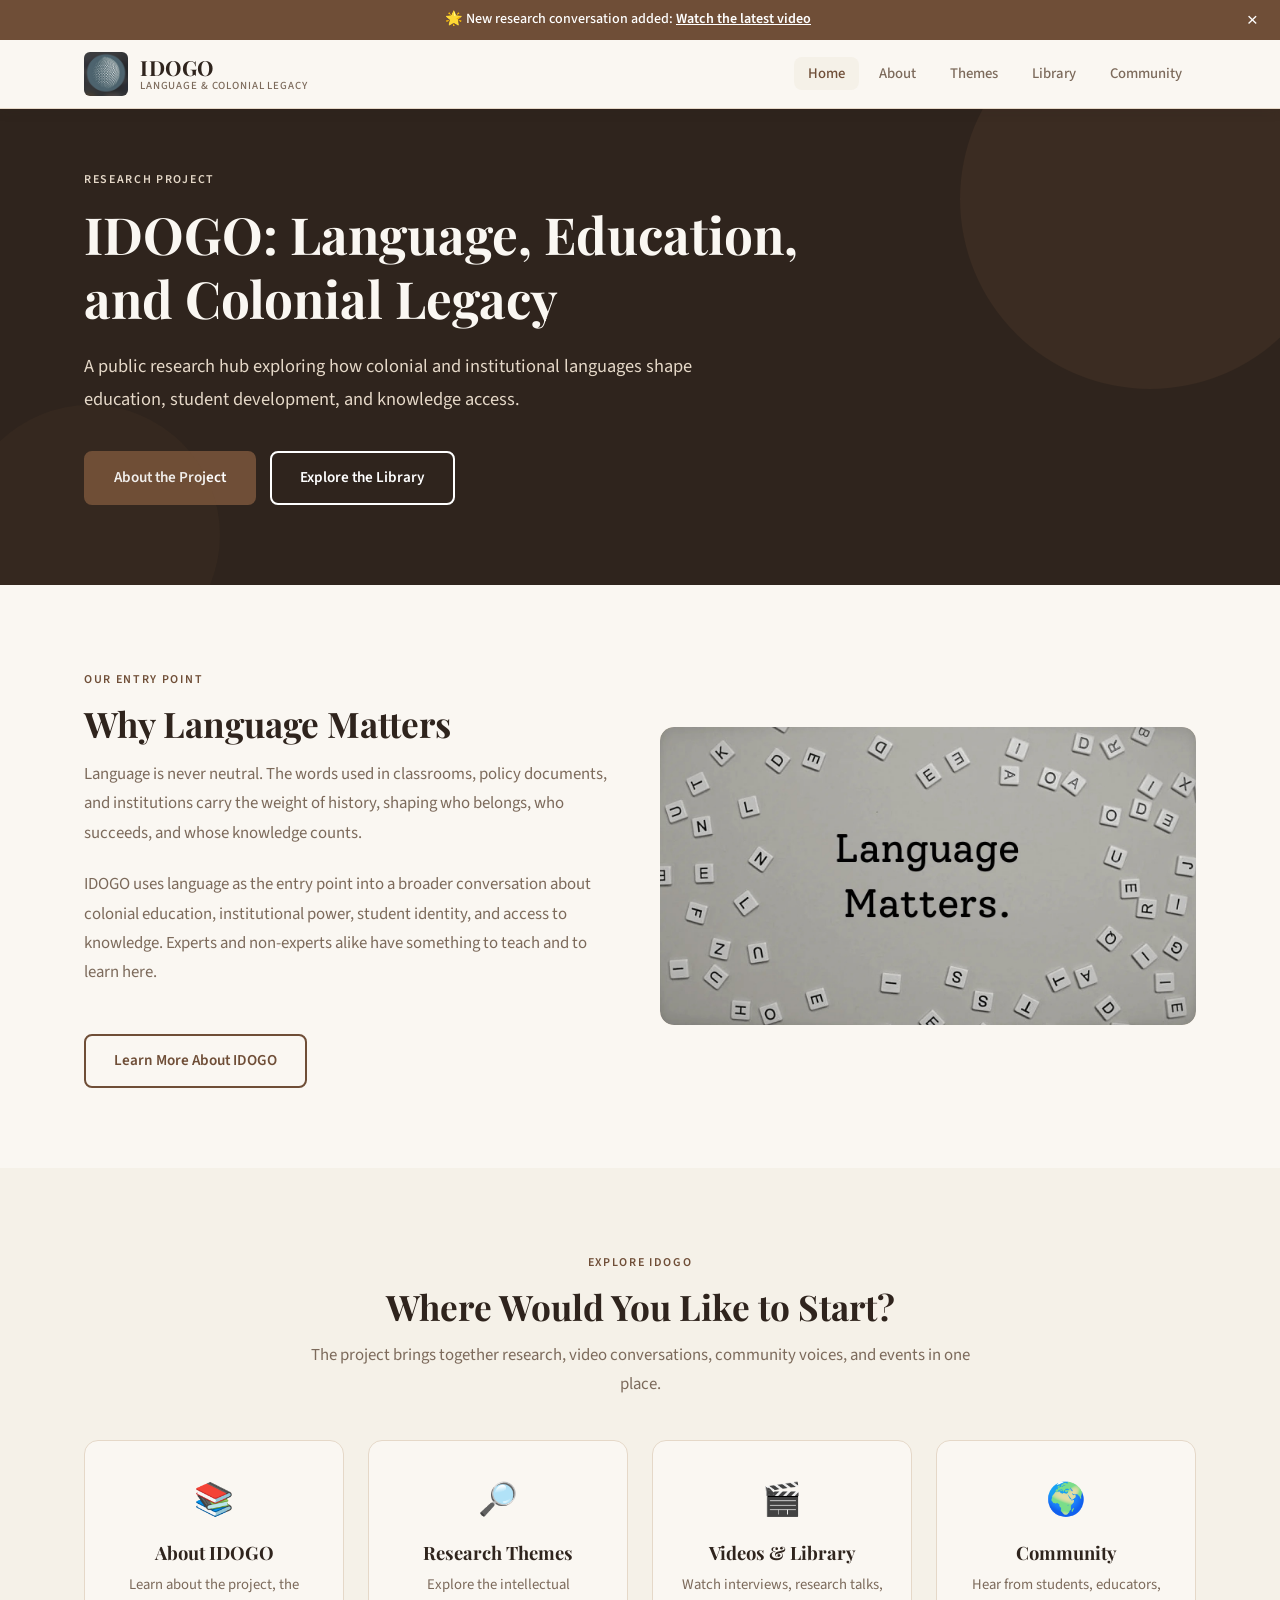
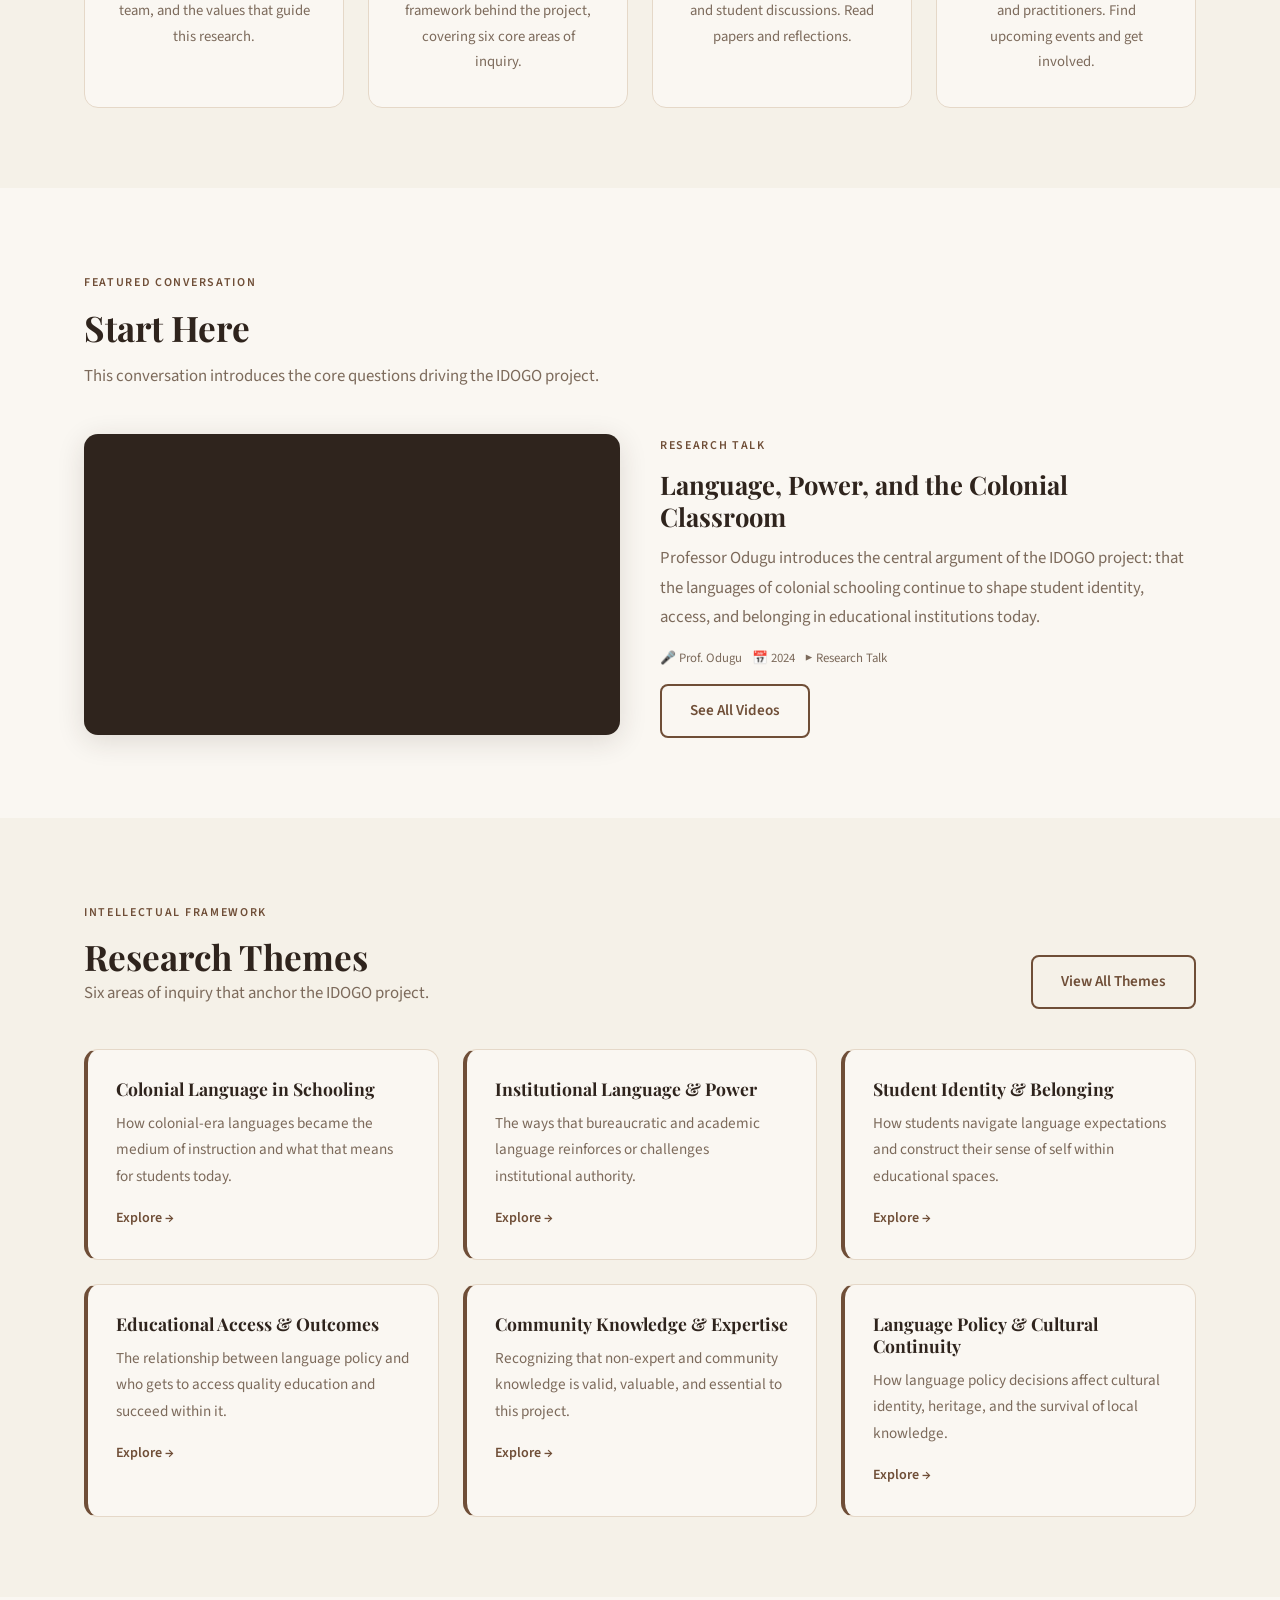
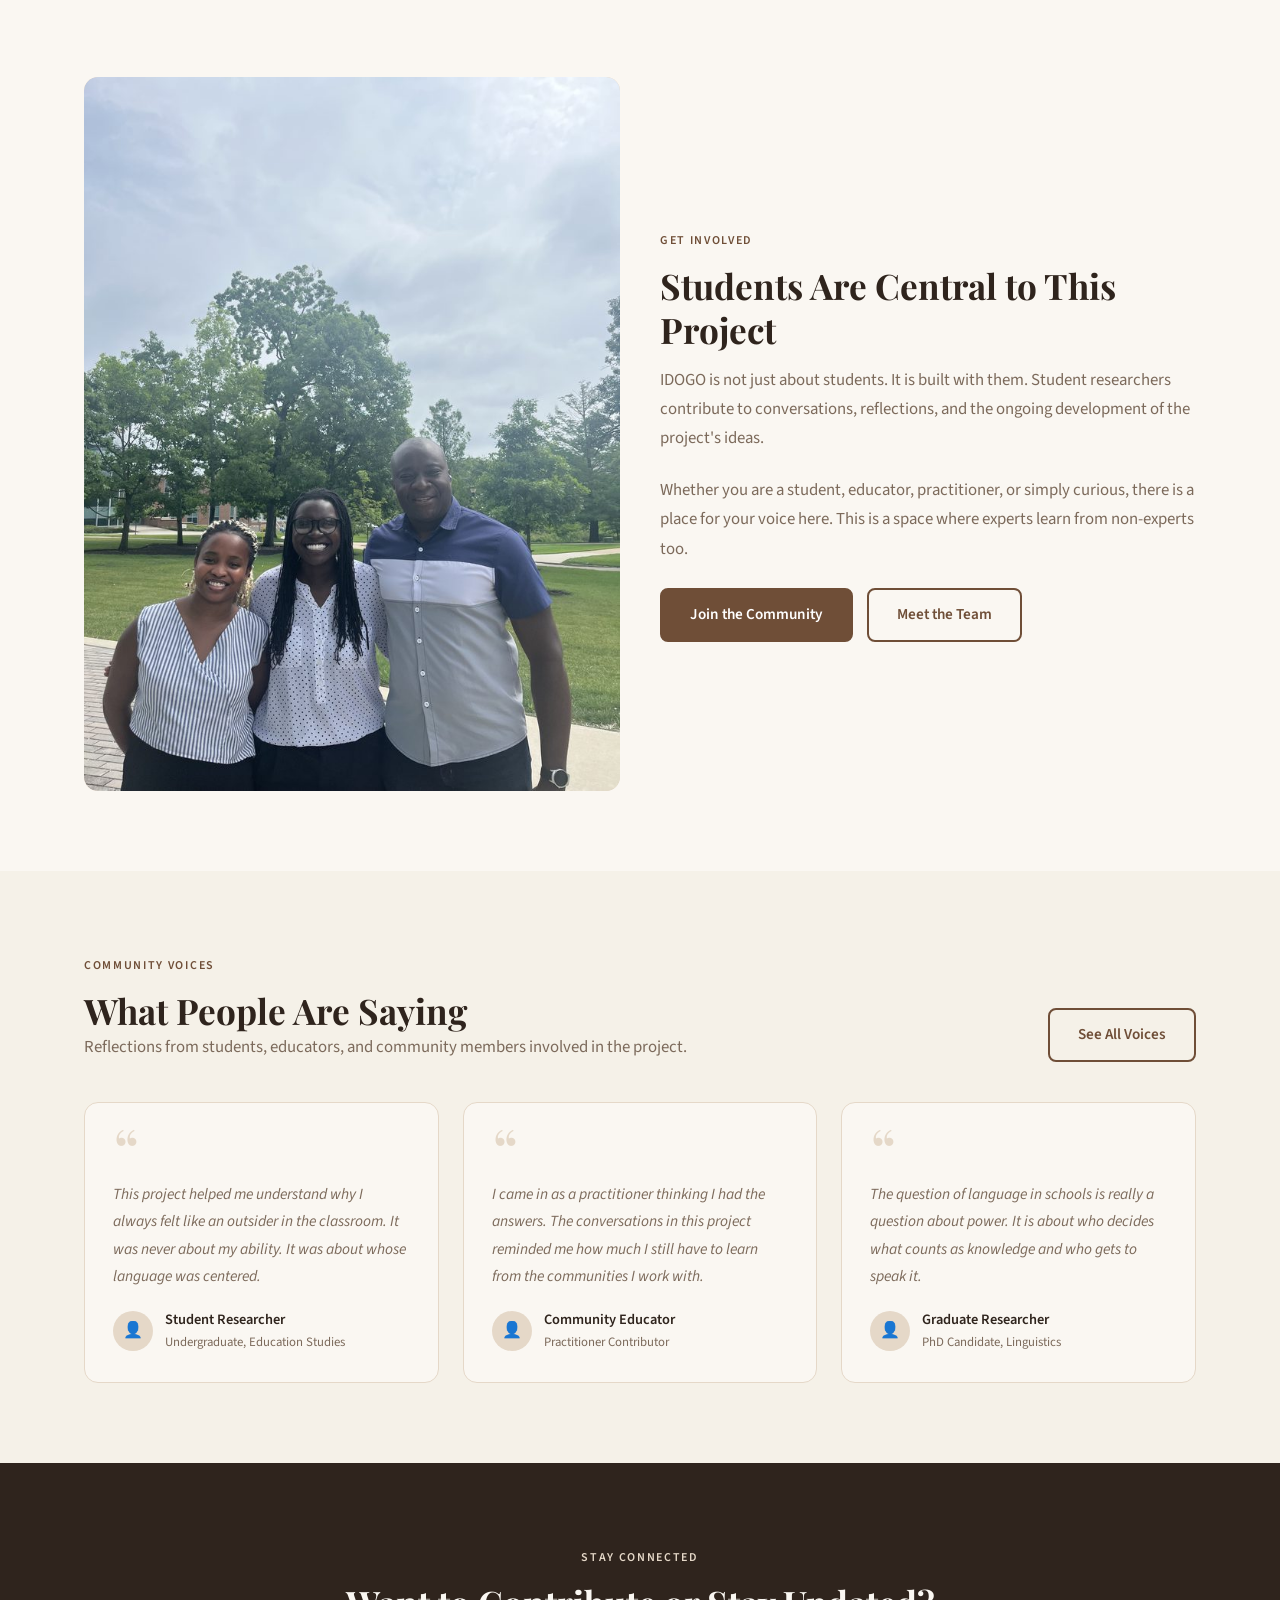
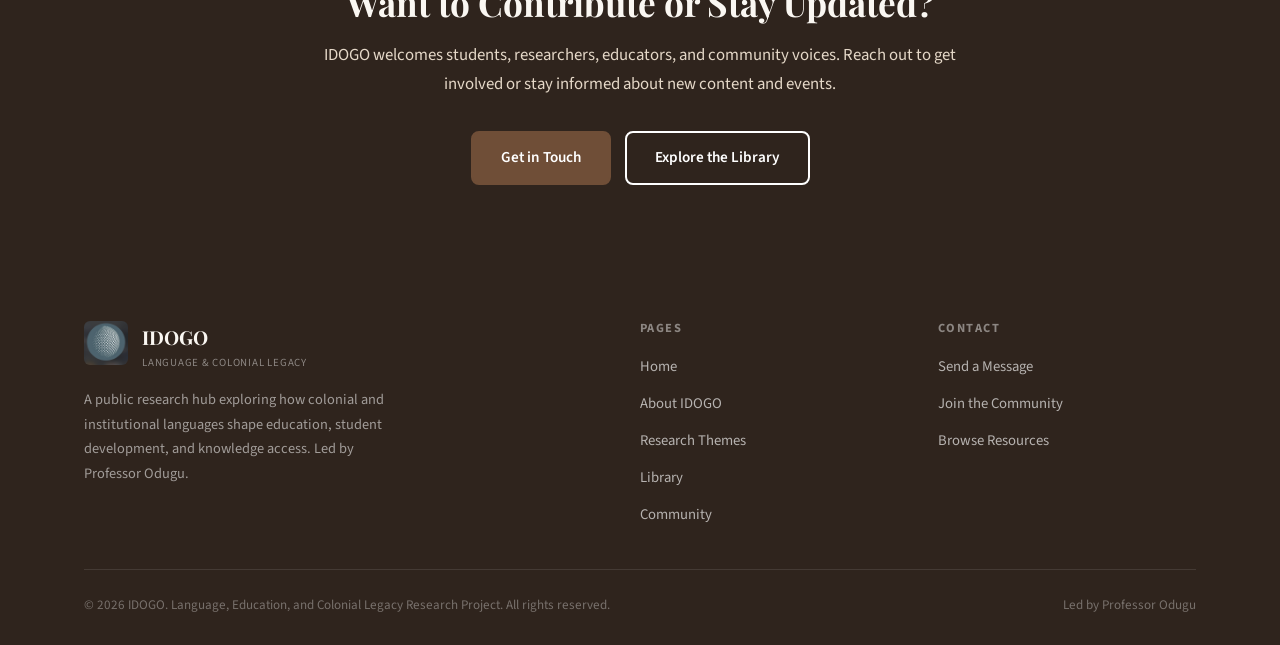
==== commit ebdbce53: "Add files via upload" ====
--- a/index.html
+++ b/index.html
@@ -26,7 +26,7 @@
       <div class="nav-inner">
 
         <a href="index.html" class="nav-logo">
-          <div class="logo-placeholder">Logo</div>
+          <img src="assets/images/logo.png" alt="IDOGO Logo" style="width:44px; height:44px; border-radius:6px; object-fit:cover;" />
           <div class="nav-brand-text">
             <span class="nav-brand-name">IDOGO</span>
             <span class="nav-brand-sub">Language &amp; Colonial Legacy</span>
@@ -348,7 +348,7 @@
 
         <div>
           <div class="footer-brand">
-            <div class="footer-logo-placeholder">Logo</div>
+            <img src="assets/images/logo.png" alt="IDOGO Logo" style="width:44px; height:44px; border-radius:6px; object-fit:cover;" />
             <div class="footer-brand-text">
               <span class="footer-name">IDOGO</span>
               <span class="footer-sub">Language &amp; Colonial Legacy</span>
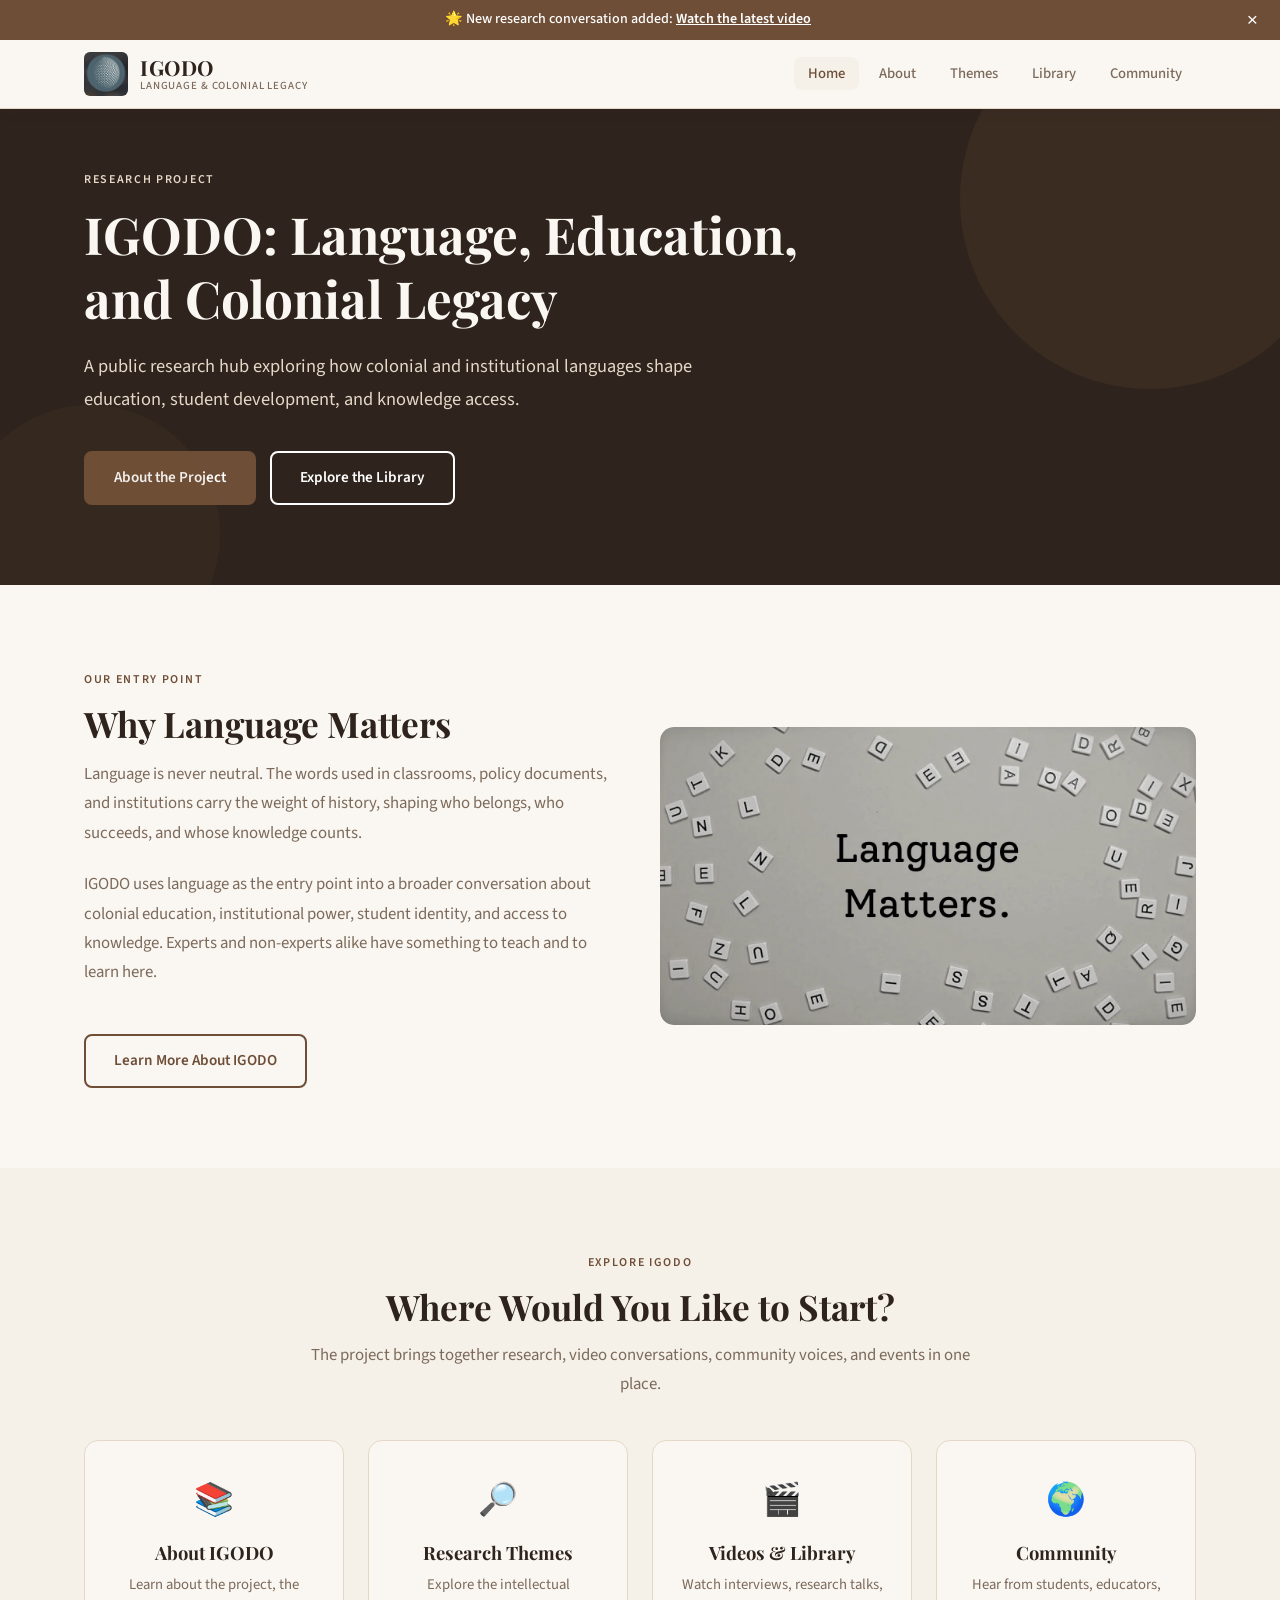
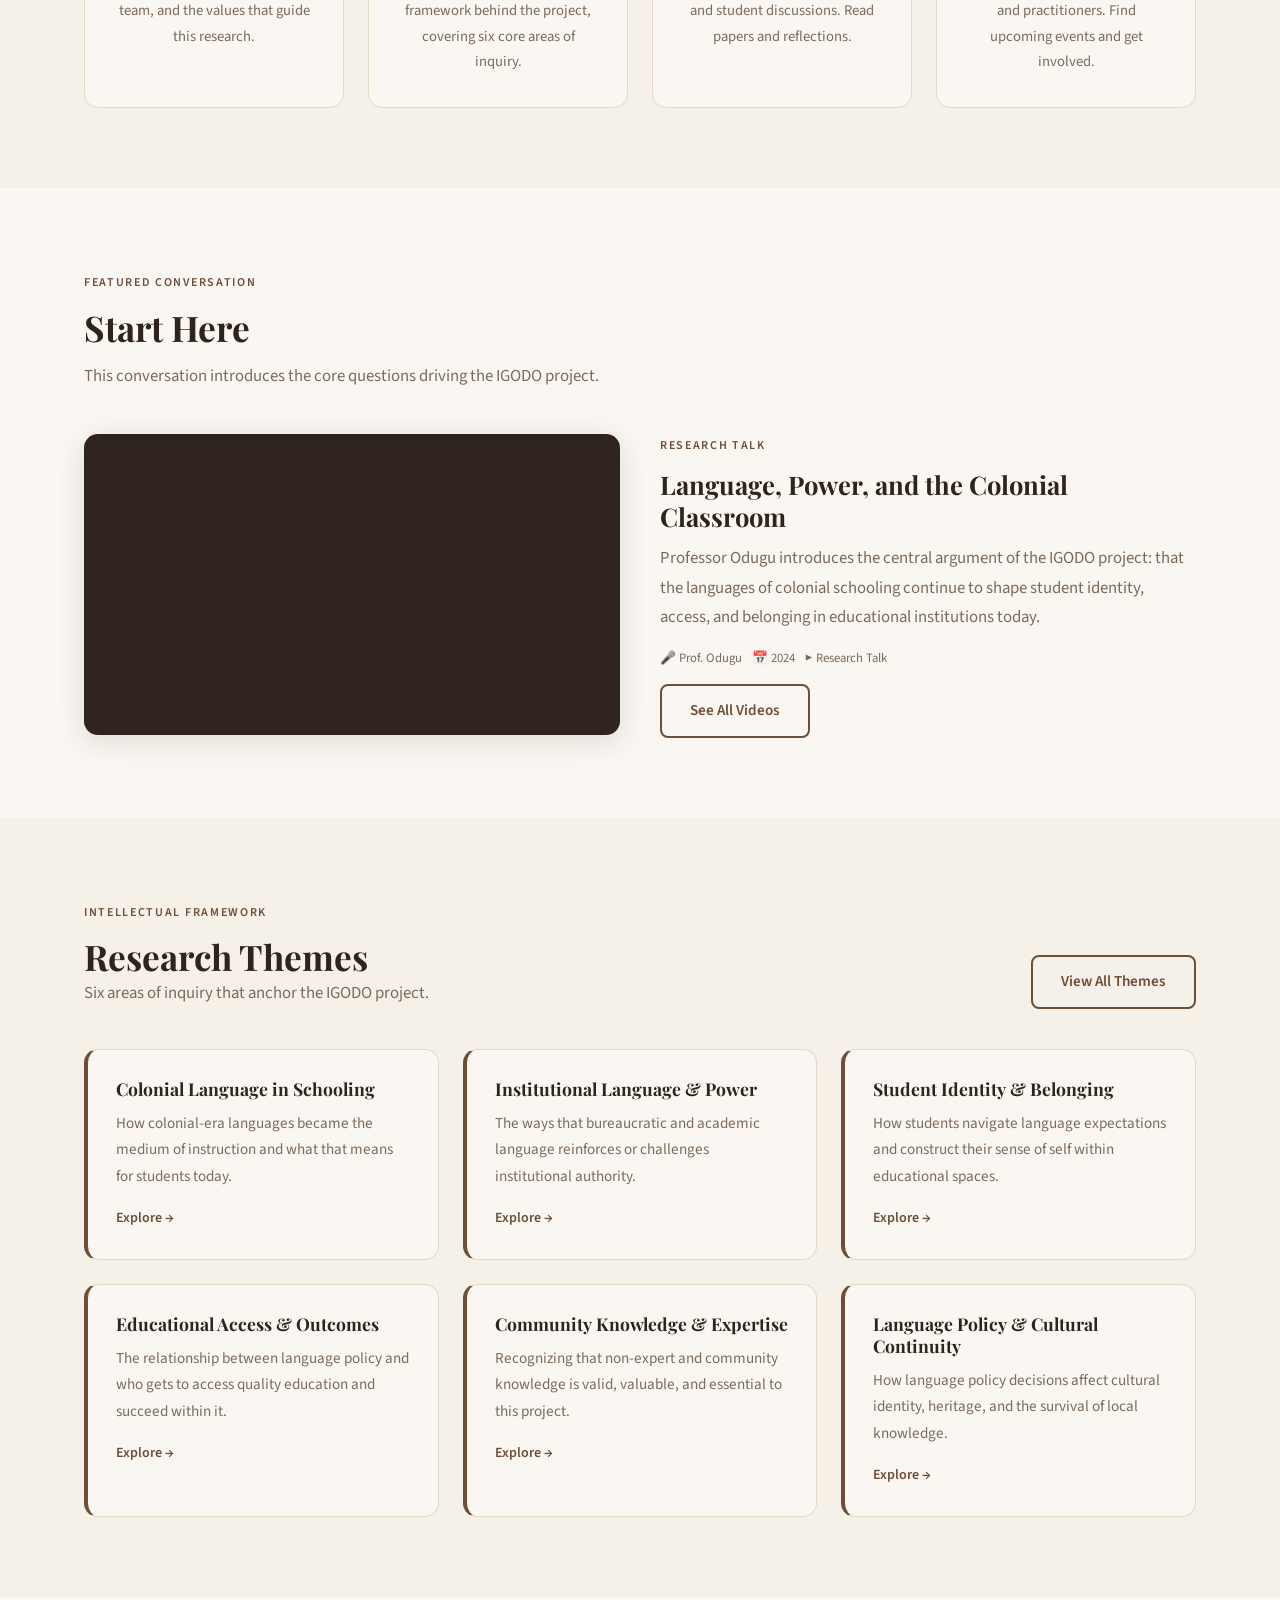
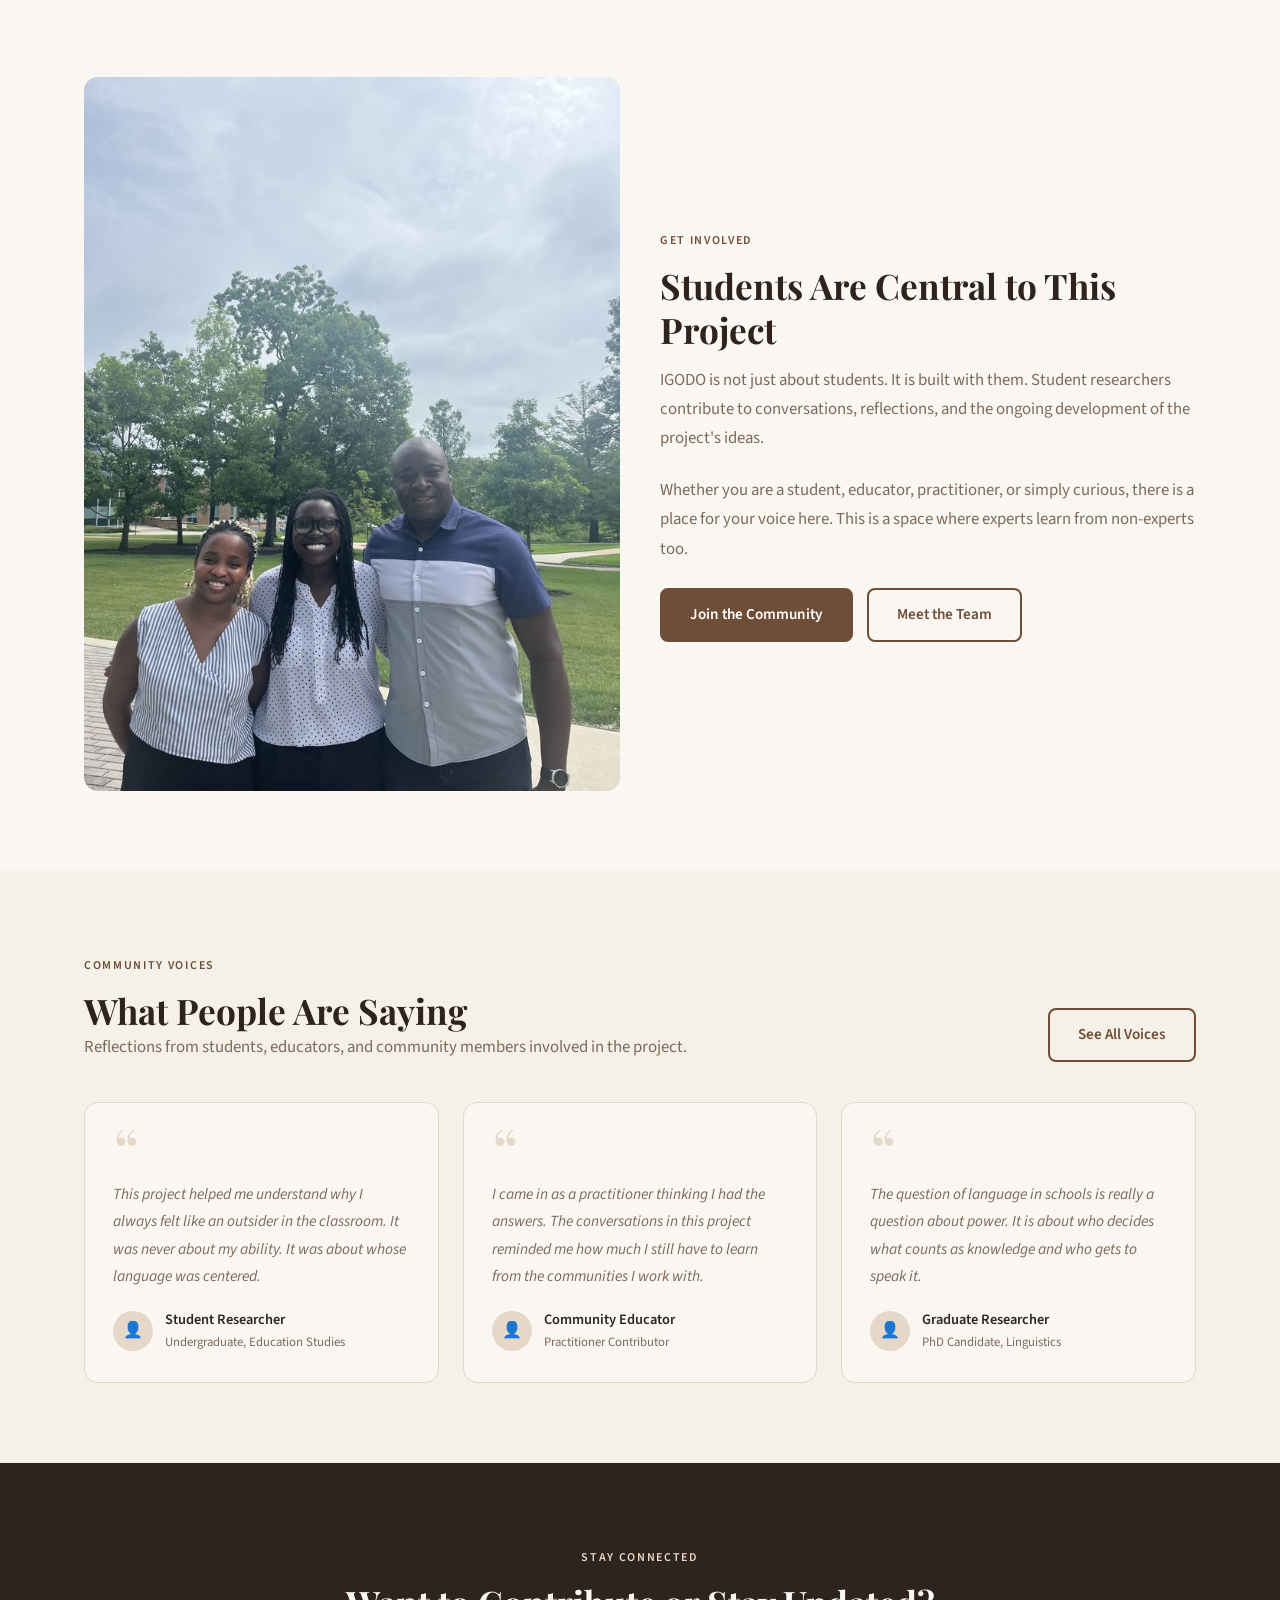
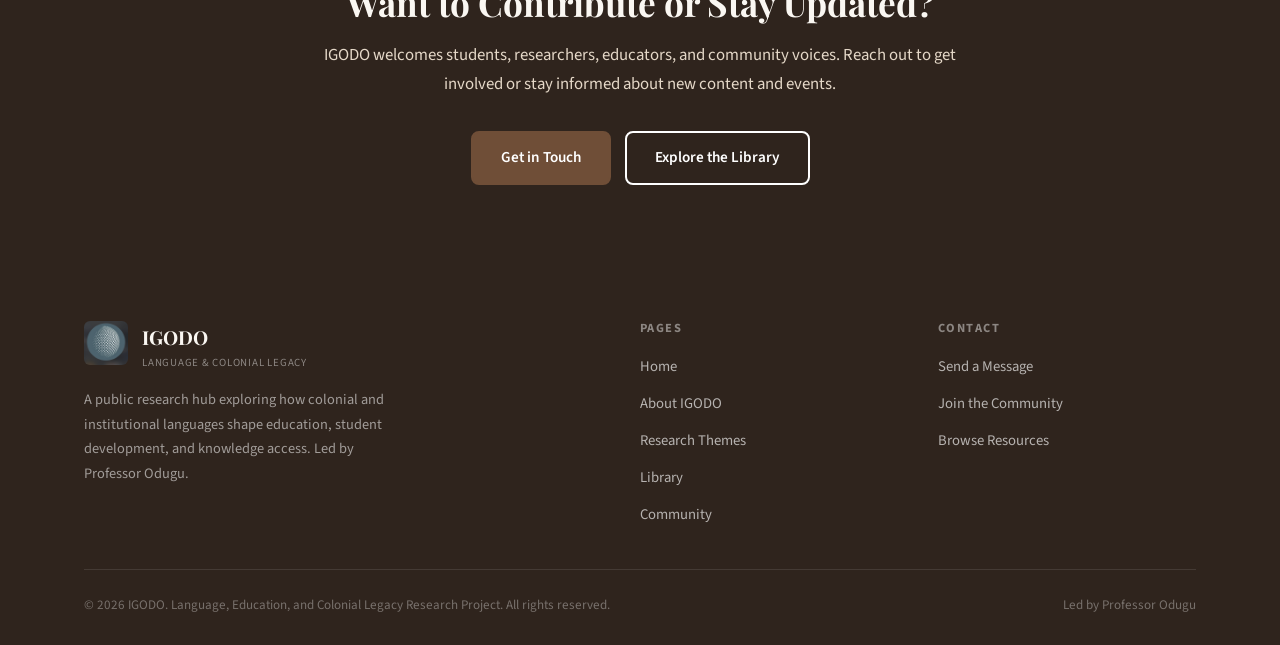
==== commit 677cc98e: "Add files via upload" ====
--- a/index.html
+++ b/index.html
@@ -3,8 +3,8 @@
 <head>
   <meta charset="UTF-8" />
   <meta name="viewport" content="width=device-width, initial-scale=1.0" />
-  <meta name="description" content="IDOGO: A public research hub exploring how colonial and institutional languages shape education, student development, and knowledge access." />
-  <title>IDOGO: Language, Education, and Colonial Legacy</title>
+  <meta name="description" content="IGODO: A public research hub exploring how colonial and institutional languages shape education, student development, and knowledge access." />
+  <title>IGODO: Language, Education, and Colonial Legacy</title>
   <link rel="stylesheet" href="style.css" />
 </head>
 <body>
@@ -26,9 +26,9 @@
       <div class="nav-inner">
 
         <a href="index.html" class="nav-logo">
-          <img src="assets/images/logo.png" alt="IDOGO Logo" style="width:44px; height:44px; border-radius:6px; object-fit:cover;" />
+          <img src="assets/images/logo.png" alt="IGODO Logo" style="width:44px; height:44px; border-radius:6px; object-fit:cover;" />
           <div class="nav-brand-text">
-            <span class="nav-brand-name">IDOGO</span>
+            <span class="nav-brand-name">IGODO</span>
             <span class="nav-brand-sub">Language &amp; Colonial Legacy</span>
           </div>
         </a>
@@ -65,7 +65,7 @@
   <section class="hero">
     <div class="container">
       <span class="section-label">Research Project</span>
-      <h1>IDOGO: Language, Education,<br />and Colonial Legacy</h1>
+      <h1>IGODO: Language, Education,<br />and Colonial Legacy</h1>
       <p>A public research hub exploring how colonial and institutional languages shape education, student development, and knowledge access.</p>
       <div class="hero-buttons">
         <a href="about.html" class="btn btn-primary">About the Project</a>
@@ -85,8 +85,8 @@
           <span class="section-label">Our Entry Point</span>
           <h2>Why Language Matters</h2>
           <p>Language is never neutral. The words used in classrooms, policy documents, and institutions carry the weight of history, shaping who belongs, who succeeds, and whose knowledge counts.</p>
-          <p style="margin-top:14px;">IDOGO uses language as the entry point into a broader conversation about colonial education, institutional power, student identity, and access to knowledge. Experts and non-experts alike have something to teach and to learn here.</p>
-          <a href="about.html" class="btn btn-outline" style="margin-top:24px;">Learn More About IDOGO</a>
+          <p style="margin-top:14px;">IGODO uses language as the entry point into a broader conversation about colonial education, institutional power, student identity, and access to knowledge. Experts and non-experts alike have something to teach and to learn here.</p>
+          <a href="about.html" class="btn btn-outline" style="margin-top:24px;">Learn More About IGODO</a>
         </div>
 
         <div class="spotlight-image">
@@ -106,7 +106,7 @@
   <section class="section">
     <div class="container">
       <div class="section-header text-center">
-        <span class="section-label">Explore IDOGO</span>
+        <span class="section-label">Explore IGODO</span>
         <h2>Where Would You Like to Start?</h2>
         <p>The project brings together research, video conversations, community voices, and events in one place.</p>
       </div>
@@ -115,7 +115,7 @@
 
         <a href="about.html" class="quick-card">
           <span class="quick-card-icon">&#128218;</span>
-          <h3>About IDOGO</h3>
+          <h3>About IGODO</h3>
           <p>Learn about the project, the team, and the values that guide this research.</p>
         </a>
 
@@ -149,7 +149,7 @@
       <div class="section-header">
         <span class="section-label">Featured Conversation</span>
         <h2>Start Here</h2>
-        <p>This conversation introduces the core questions driving the IDOGO project.</p>
+        <p>This conversation introduces the core questions driving the IGODO project.</p>
       </div>
 
       <div style="display:grid; grid-template-columns:1fr 1fr; gap:40px; align-items:center;">
@@ -158,7 +158,7 @@
           <!-- Replace VIDEO_ID with the real YouTube video ID when available -->
           <iframe
             src="https://www.youtube.com/embed/VIDEO_ID"
-            title="IDOGO Featured Conversation"
+            title="IGODO Featured Conversation"
             allowfullscreen>
           </iframe>
         </div>
@@ -166,7 +166,7 @@
         <div>
           <span class="section-label">Research Talk</span>
           <h3 style="margin-bottom:12px;">Language, Power, and the Colonial Classroom</h3>
-          <p style="margin-bottom:16px;">Professor Odugu introduces the central argument of the IDOGO project: that the languages of colonial schooling continue to shape student identity, access, and belonging in educational institutions today.</p>
+          <p style="margin-bottom:16px;">Professor Odugu introduces the central argument of the IGODO project: that the languages of colonial schooling continue to shape student identity, access, and belonging in educational institutions today.</p>
           <div class="video-meta">
             <span>&#127908; Prof. Odugu</span>
             <span>&#128197; 2024</span>
@@ -189,7 +189,7 @@
         <div>
           <span class="section-label">Intellectual Framework</span>
           <h2>Research Themes</h2>
-          <p>Six areas of inquiry that anchor the IDOGO project.</p>
+          <p>Six areas of inquiry that anchor the IGODO project.</p>
         </div>
         <a href="themes.html" class="btn btn-outline">View All Themes</a>
       </div>
@@ -246,7 +246,7 @@
         <div class="spotlight-text">
           <span class="section-label">Get Involved</span>
           <h2>Students Are Central to This Project</h2>
-          <p>IDOGO is not just about students. It is built with them. Student researchers contribute to conversations, reflections, and the ongoing development of the project's ideas.</p>
+          <p>IGODO is not just about students. It is built with them. Student researchers contribute to conversations, reflections, and the ongoing development of the project's ideas.</p>
           <p style="margin-top:14px;">Whether you are a student, educator, practitioner, or simply curious, there is a place for your voice here. This is a space where experts learn from non-experts too.</p>
           <div style="display:flex; gap:14px; flex-wrap:wrap; margin-top:24px;">
             <a href="community.html" class="btn btn-primary">Join the Community</a>
@@ -257,7 +257,7 @@
                 <div class="spotlight-image">
           <img
             src="[data-uri]"
-            alt="Student researcher involved in the IDOGO project"
+            alt="Student researcher involved in the IGODO project"
             style="width:100%; height:auto; display:block; border-radius:14px;"
           />
         </div>
@@ -330,7 +330,7 @@
     <div class="container text-center">
       <span class="section-label" style="color:var(--border);">Stay Connected</span>
       <h2 style="color:var(--surface); margin-bottom:16px;">Want to Contribute or Stay Updated?</h2>
-      <p style="color:var(--border); margin:0 auto 32px; font-size:1.05rem;">IDOGO welcomes students, researchers, educators, and community voices. Reach out to get involved or stay informed about new content and events.</p>
+      <p style="color:var(--border); margin:0 auto 32px; font-size:1.05rem;">IGODO welcomes students, researchers, educators, and community voices. Reach out to get involved or stay informed about new content and events.</p>
       <div style="display:flex; gap:14px; justify-content:center; flex-wrap:wrap;">
         <a href="community.html#contact" class="btn btn-primary">Get in Touch</a>
         <a href="library.html" class="btn btn-outline-white">Explore the Library</a>
@@ -348,9 +348,9 @@
 
         <div>
           <div class="footer-brand">
-            <img src="assets/images/logo.png" alt="IDOGO Logo" style="width:44px; height:44px; border-radius:6px; object-fit:cover;" />
+            <img src="assets/images/logo.png" alt="IGODO Logo" style="width:44px; height:44px; border-radius:6px; object-fit:cover;" />
             <div class="footer-brand-text">
-              <span class="footer-name">IDOGO</span>
+              <span class="footer-name">IGODO</span>
               <span class="footer-sub">Language &amp; Colonial Legacy</span>
             </div>
           </div>
@@ -361,7 +361,7 @@
           <h5>Pages</h5>
           <ul>
             <li><a href="index.html">Home</a></li>
-            <li><a href="about.html">About IDOGO</a></li>
+            <li><a href="about.html">About IGODO</a></li>
             <li><a href="themes.html">Research Themes</a></li>
             <li><a href="library.html">Library</a></li>
             <li><a href="community.html">Community</a></li>
@@ -380,7 +380,7 @@
       </div>
 
       <div class="footer-bottom">
-        <p>&copy; 2026 IDOGO. Language, Education, and Colonial Legacy Research Project. All rights reserved.</p>
+        <p>&copy; 2026 IGODO. Language, Education, and Colonial Legacy Research Project. All rights reserved.</p>
         <p>Led by Professor Odugu</p>
       </div>
 
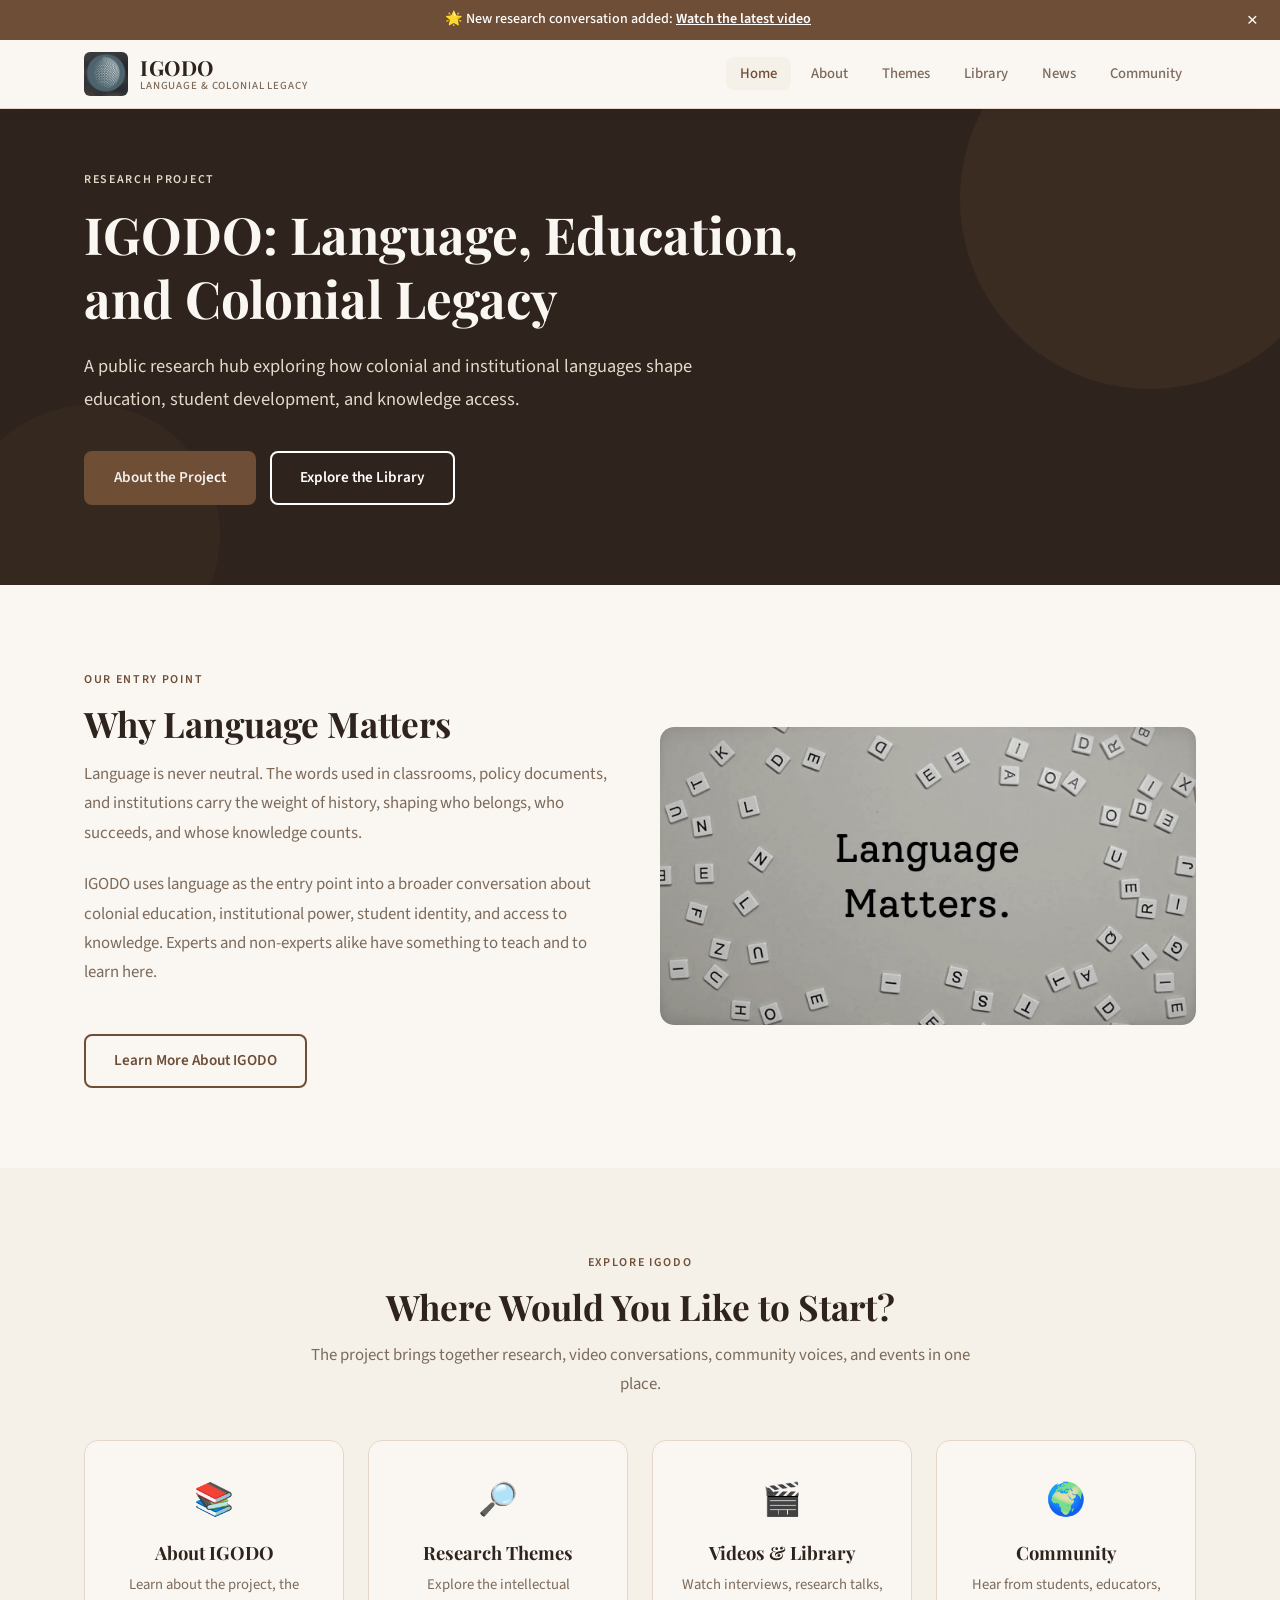
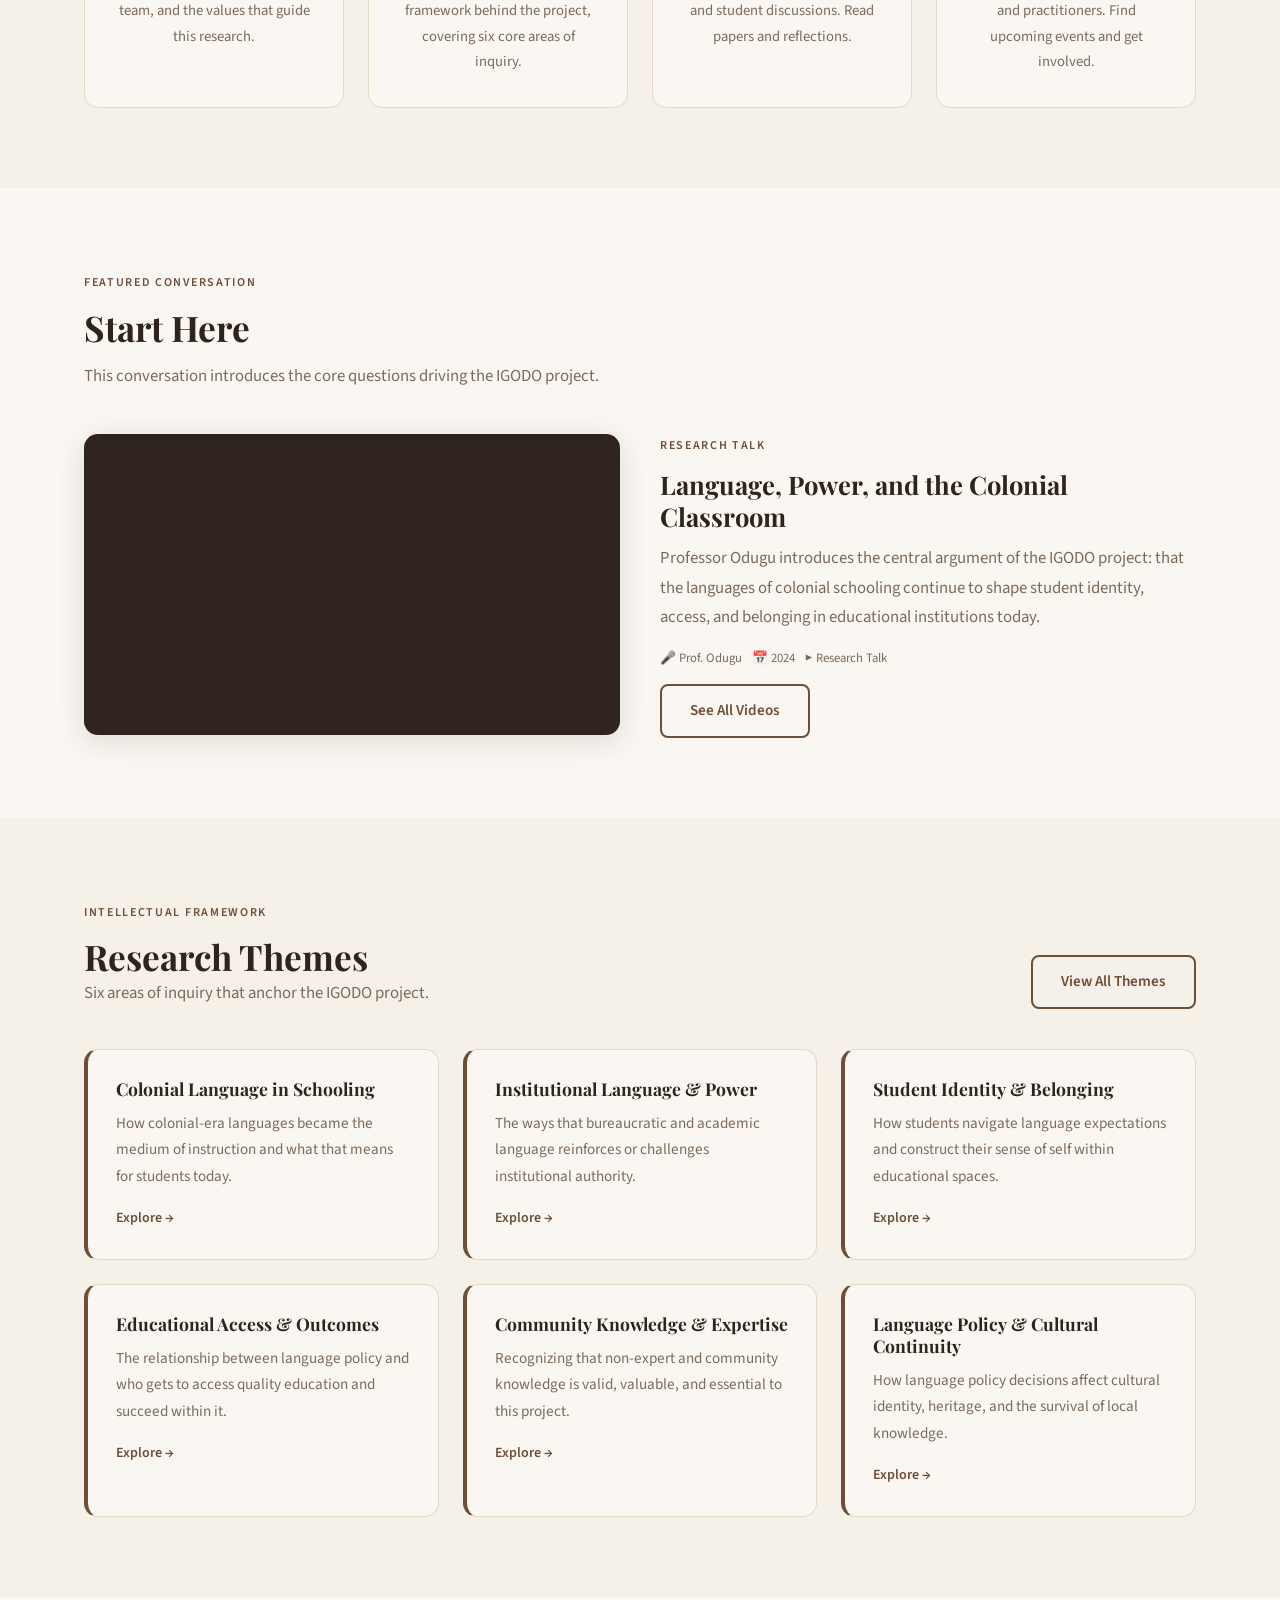
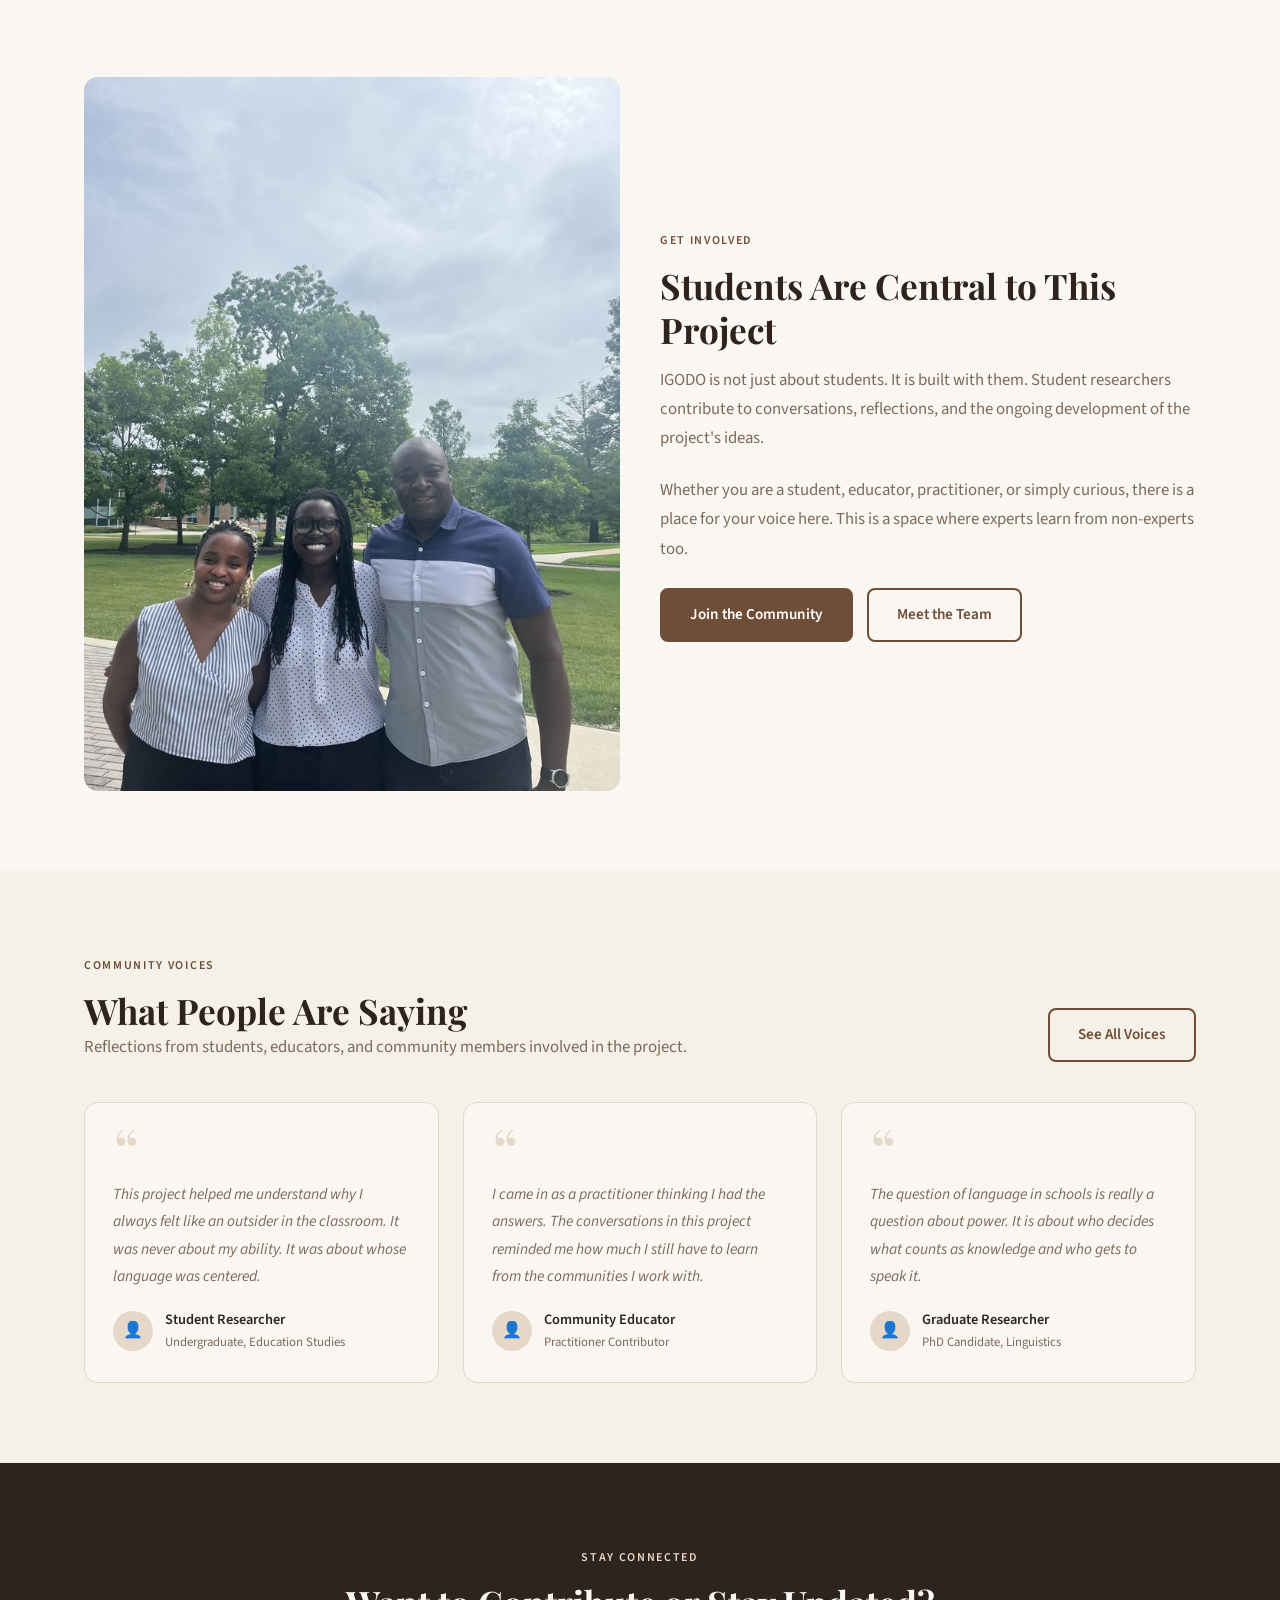
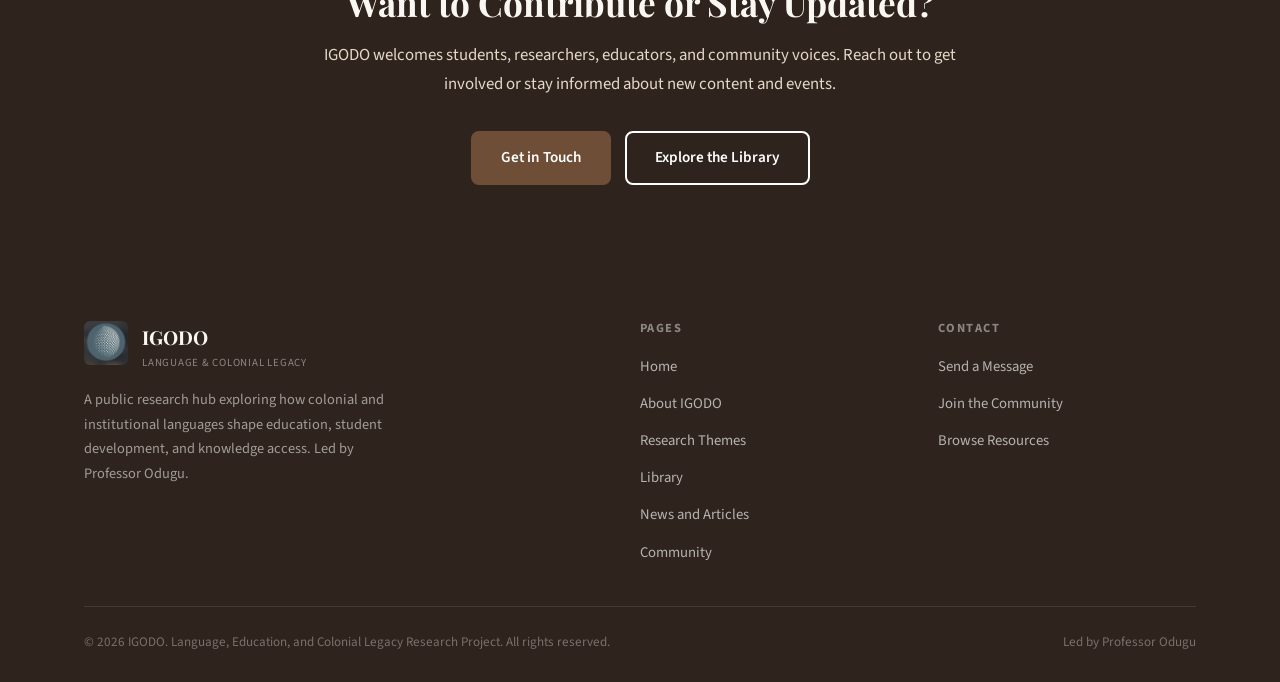
==== commit f7a2c0b0: "Add files via upload" ====
--- a/index.html
+++ b/index.html
@@ -38,6 +38,7 @@
           <li><a href="about.html">About</a></li>
           <li><a href="themes.html">Themes</a></li>
           <li><a href="library.html">Library</a></li>
+          <li><a href="news.html">News</a></li>
           <li><a href="community.html">Community</a></li>
         </ul>
 
@@ -54,6 +55,7 @@
         <li><a href="about.html">About</a></li>
         <li><a href="themes.html">Themes</a></li>
         <li><a href="library.html">Library</a></li>
+        <li><a href="news.html">News</a></li>
         <li><a href="community.html">Community</a></li>
       </ul>
     </div>
@@ -364,6 +366,7 @@
             <li><a href="about.html">About IGODO</a></li>
             <li><a href="themes.html">Research Themes</a></li>
             <li><a href="library.html">Library</a></li>
+            <li><a href="news.html">News and Articles</a></li>
             <li><a href="community.html">Community</a></li>
           </ul>
         </div>
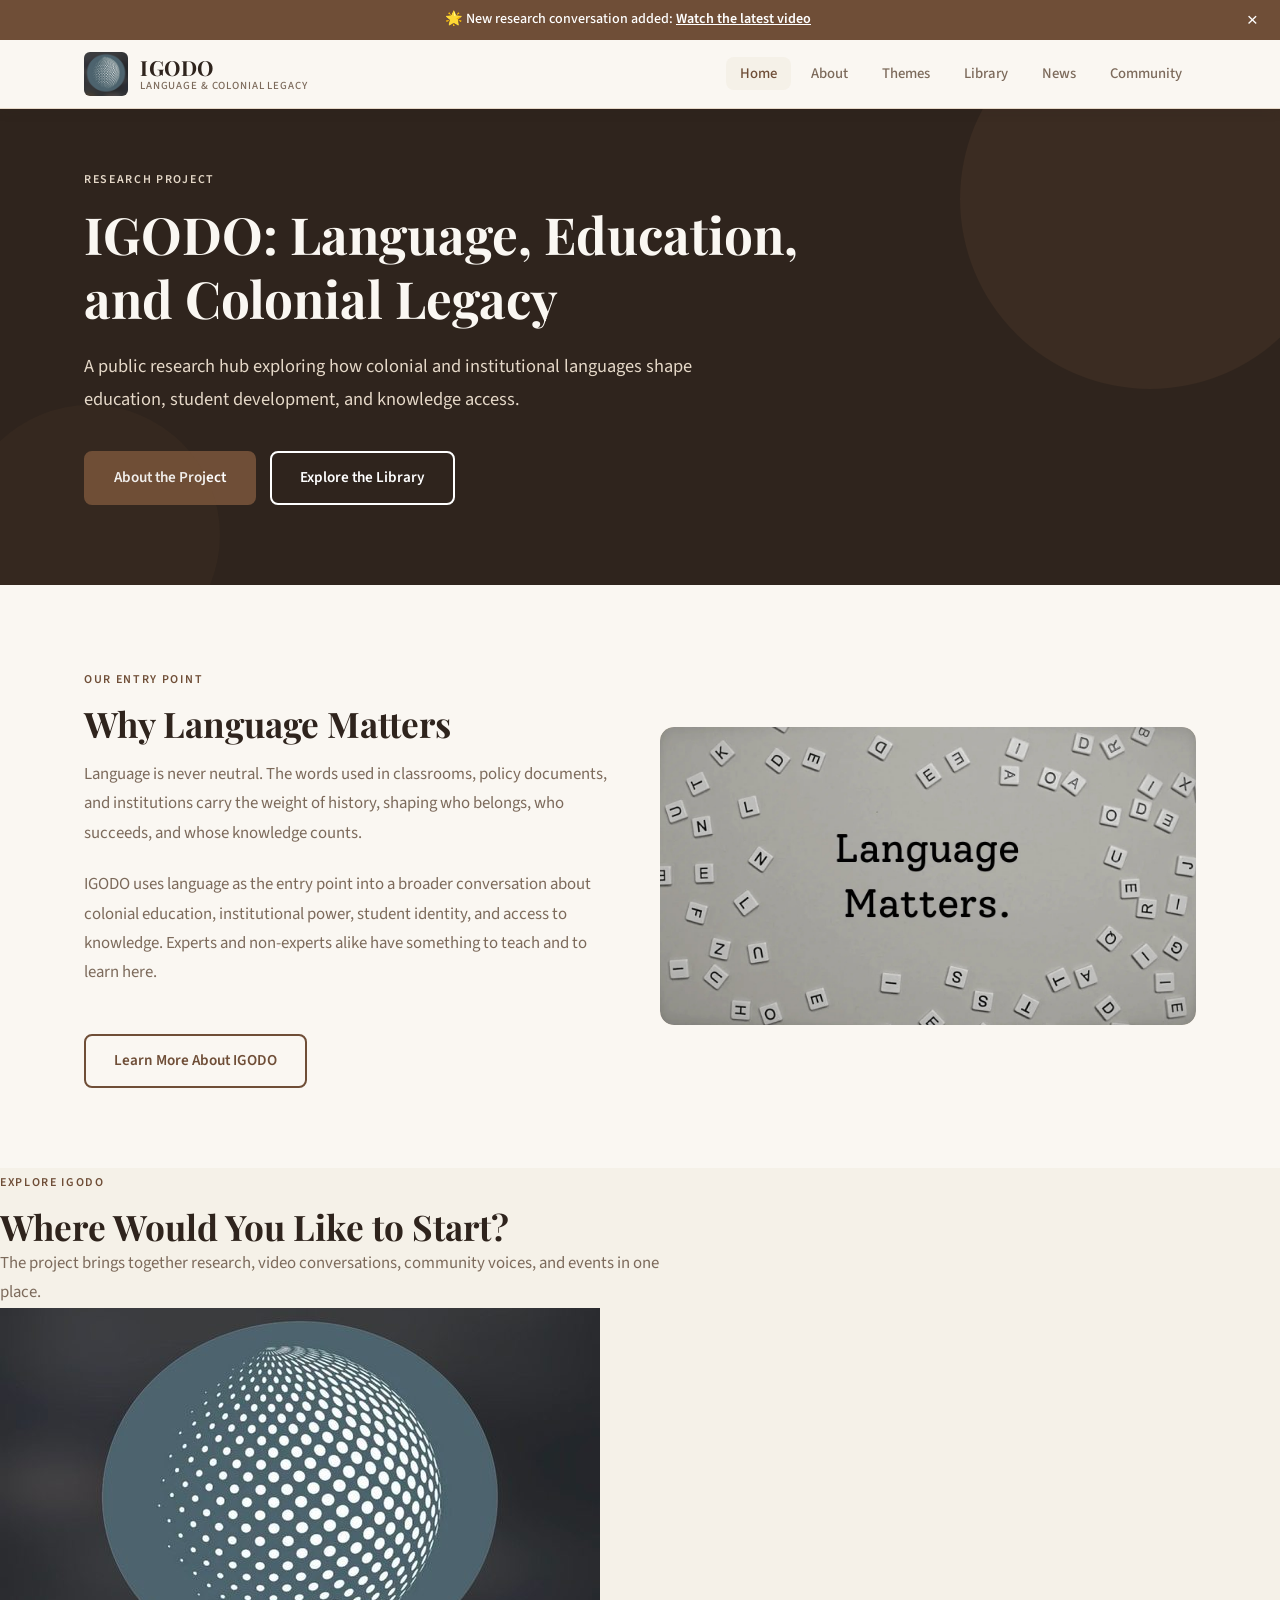
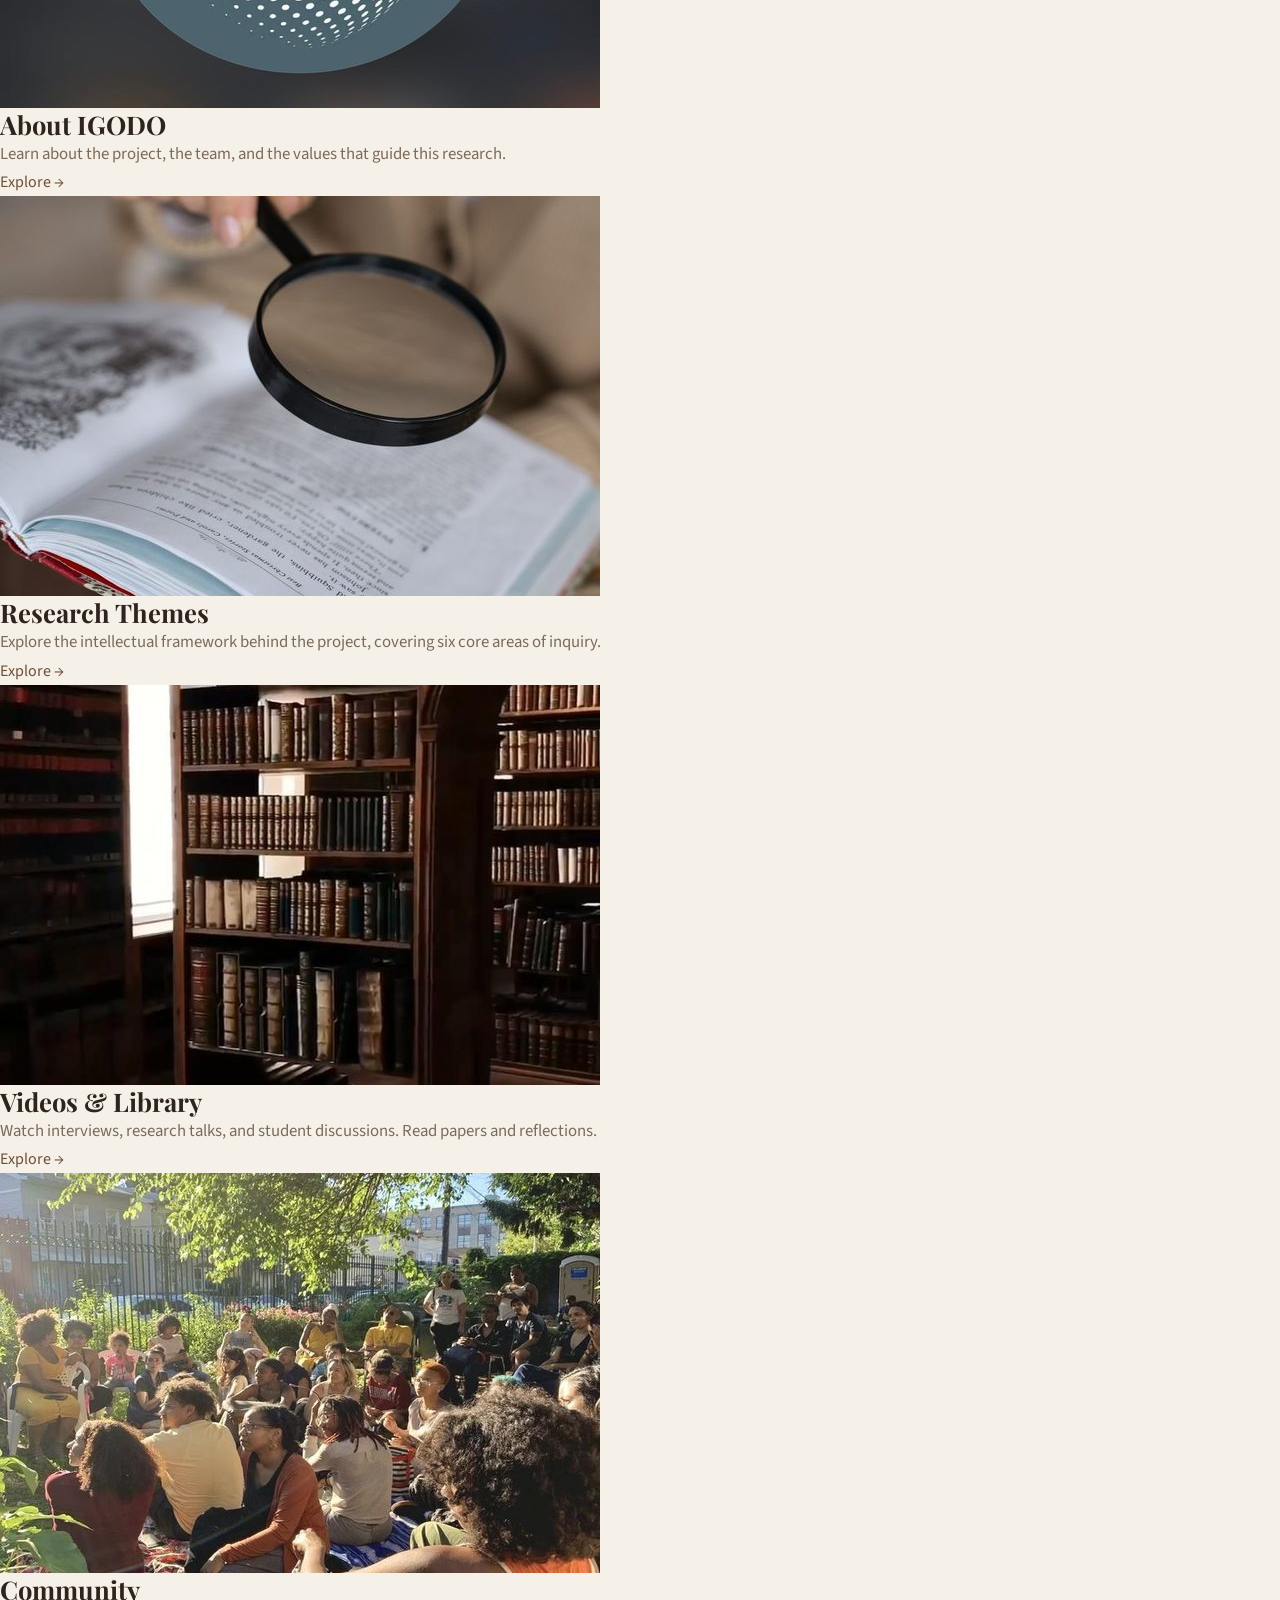
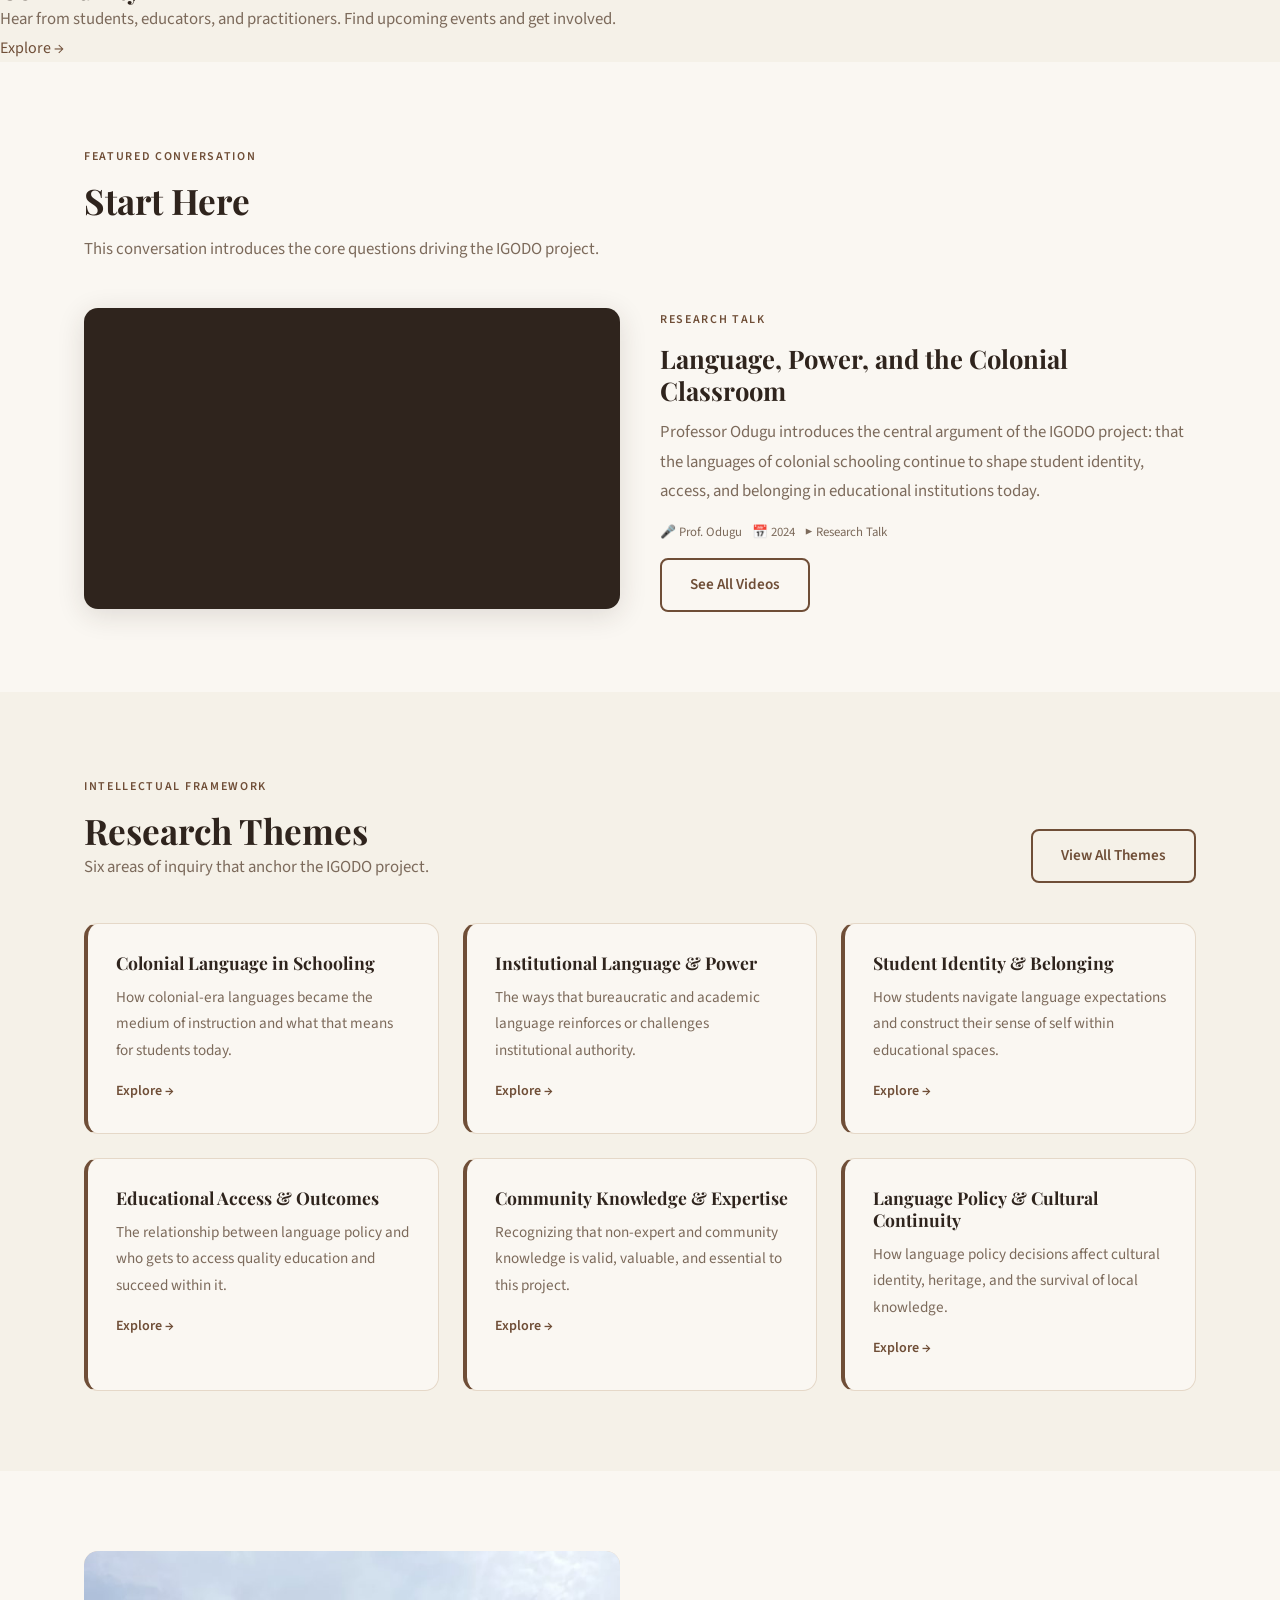
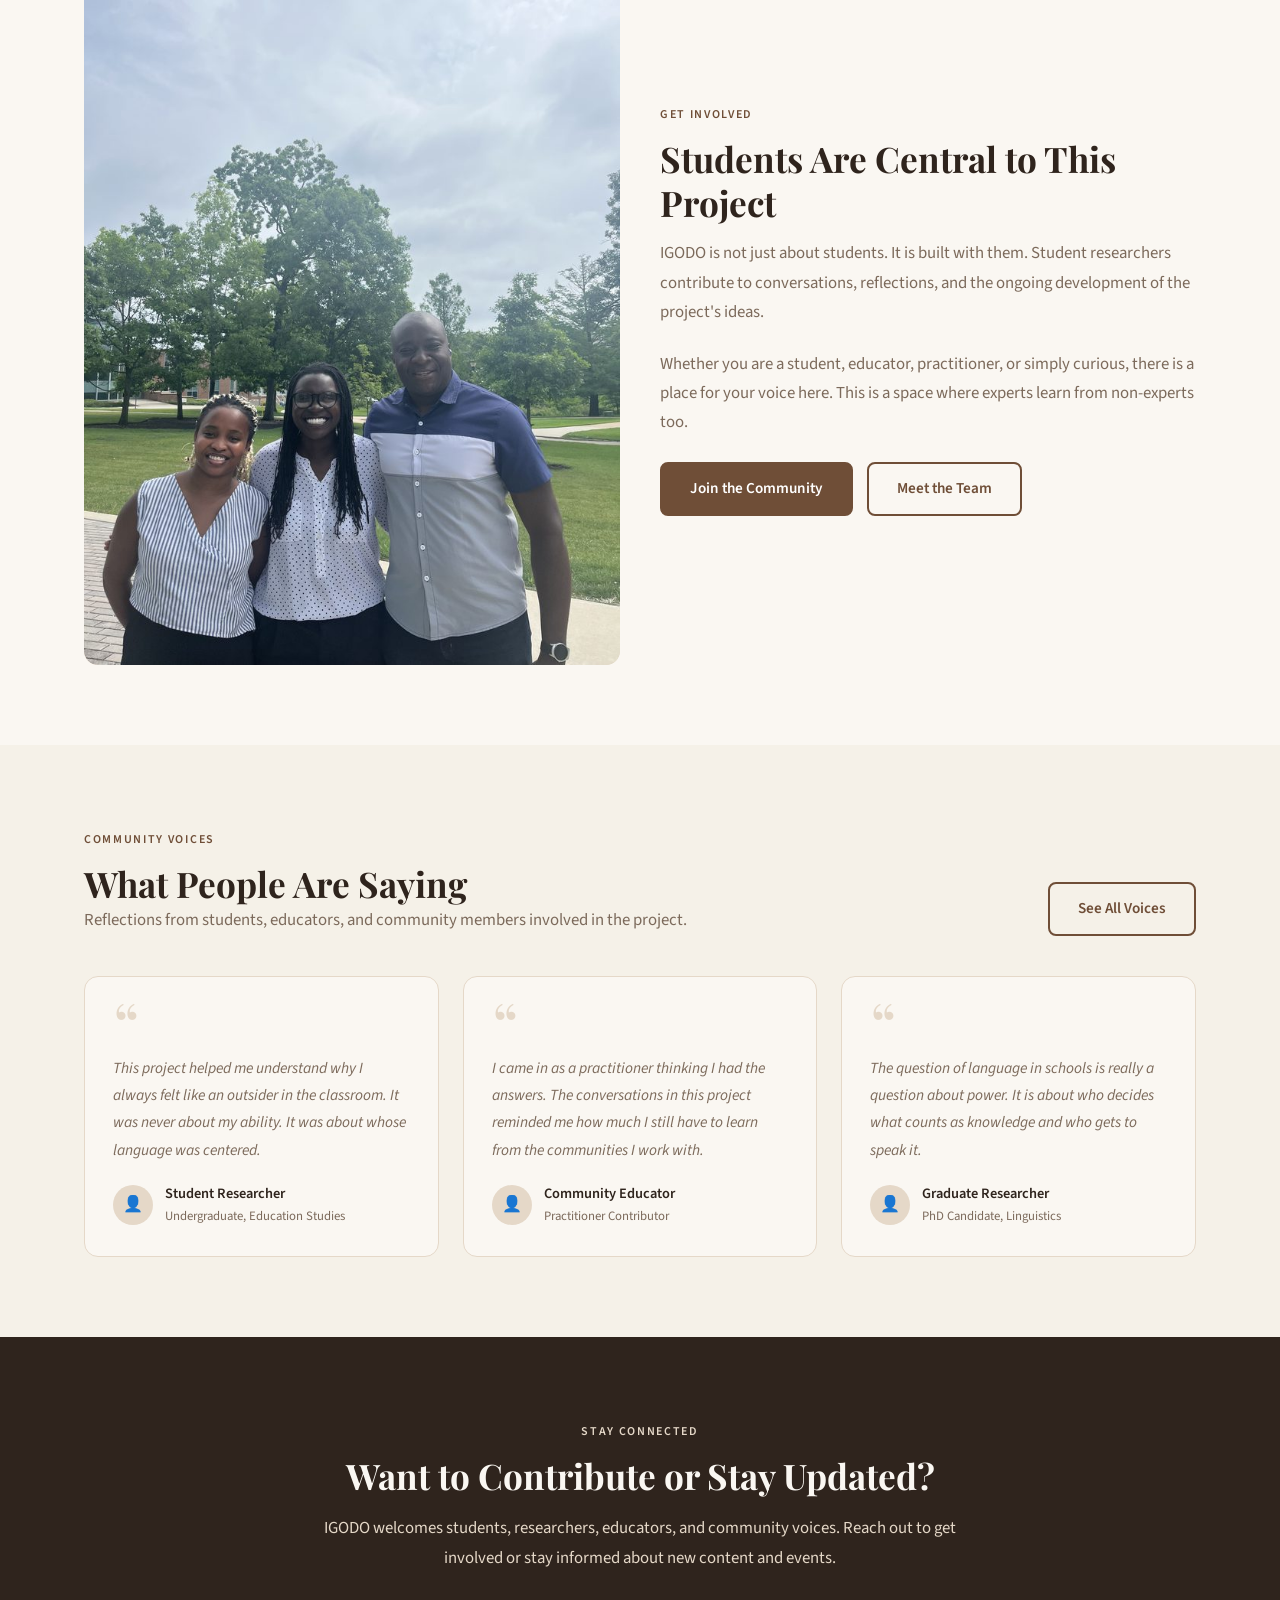
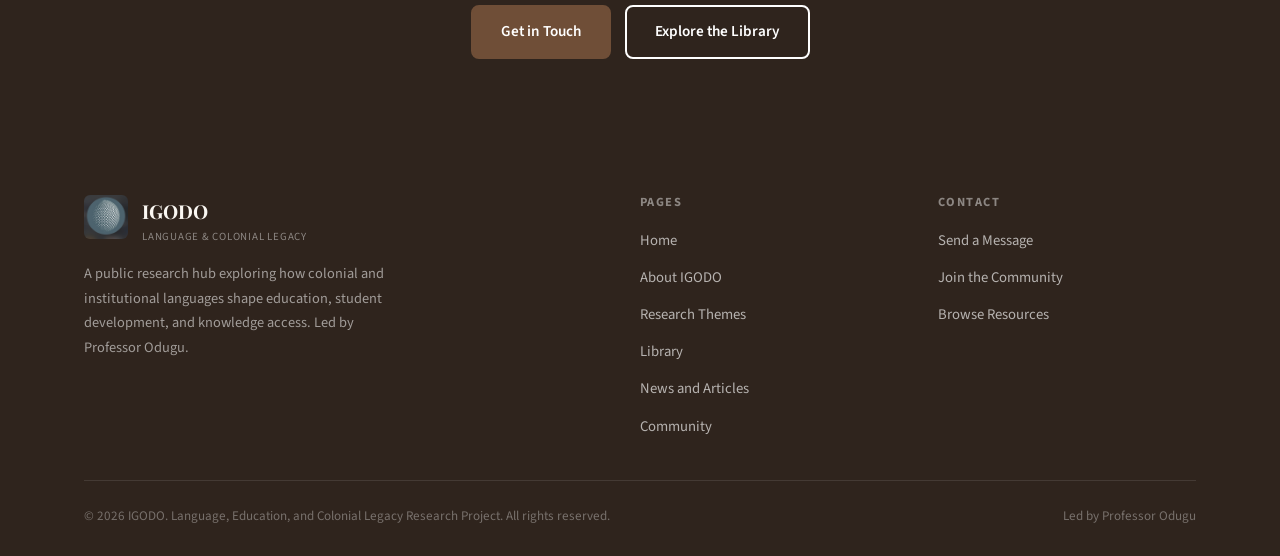
==== commit acded419: "Add files via upload" ====
--- a/index.html
+++ b/index.html
@@ -105,41 +105,60 @@
   <!-- ══════════════════════════════════════════════════════
        QUICK LINKS
   ══════════════════════════════════════════════════════ -->
-  <section class="section">
-    <div class="container">
-      <div class="section-header text-center">
-        <span class="section-label">Explore IGODO</span>
+  <section class="section" style="padding:0;">
+    <div class="ql-grid">
+
+      <!-- Header tile -->
+      <div class="ql-header-tile">
+        <span class="section-label" style="color:var(--accent);">Explore IGODO</span>
         <h2>Where Would You Like to Start?</h2>
         <p>The project brings together research, video conversations, community voices, and events in one place.</p>
       </div>
 
-      <div class="cards-grid">
-
-        <a href="about.html" class="quick-card">
-          <span class="quick-card-icon">&#128218;</span>
+      <!-- About IGODO -->
+      <a href="about.html" class="ql-card">
+        <img src="[data-uri]" alt="About IGODO" />
+        <div class="ql-overlay"></div>
+        <div class="ql-caption">
           <h3>About IGODO</h3>
           <p>Learn about the project, the team, and the values that guide this research.</p>
-        </a>
-
-        <a href="themes.html" class="quick-card">
-          <span class="quick-card-icon">&#128270;</span>
+          <span class="ql-arrow">Explore &rarr;</span>
+        </div>
+      </a>
+
+      <!-- Research Themes -->
+      <a href="themes.html" class="ql-card">
+        <img src="[data-uri]" alt="Research Themes" />
+        <div class="ql-overlay"></div>
+        <div class="ql-caption">
           <h3>Research Themes</h3>
           <p>Explore the intellectual framework behind the project, covering six core areas of inquiry.</p>
-        </a>
-
-        <a href="library.html" class="quick-card">
-          <span class="quick-card-icon">&#127916;</span>
+          <span class="ql-arrow">Explore &rarr;</span>
+        </div>
+      </a>
+
+      <!-- Videos Library -->
+      <a href="library.html" class="ql-card">
+        <img src="[data-uri]" alt="Videos Library" />
+        <div class="ql-overlay"></div>
+        <div class="ql-caption">
           <h3>Videos &amp; Library</h3>
           <p>Watch interviews, research talks, and student discussions. Read papers and reflections.</p>
-        </a>
-
-        <a href="community.html" class="quick-card">
-          <span class="quick-card-icon">&#127757;</span>
+          <span class="ql-arrow">Explore &rarr;</span>
+        </div>
+      </a>
+
+      <!-- Community -->
+      <a href="community.html" class="ql-card">
+        <img src="[data-uri]" alt="Community" />
+        <div class="ql-overlay"></div>
+        <div class="ql-caption">
           <h3>Community</h3>
           <p>Hear from students, educators, and practitioners. Find upcoming events and get involved.</p>
-        </a>
-
-      </div>
+          <span class="ql-arrow">Explore &rarr;</span>
+        </div>
+      </a>
+
     </div>
   </section>
 
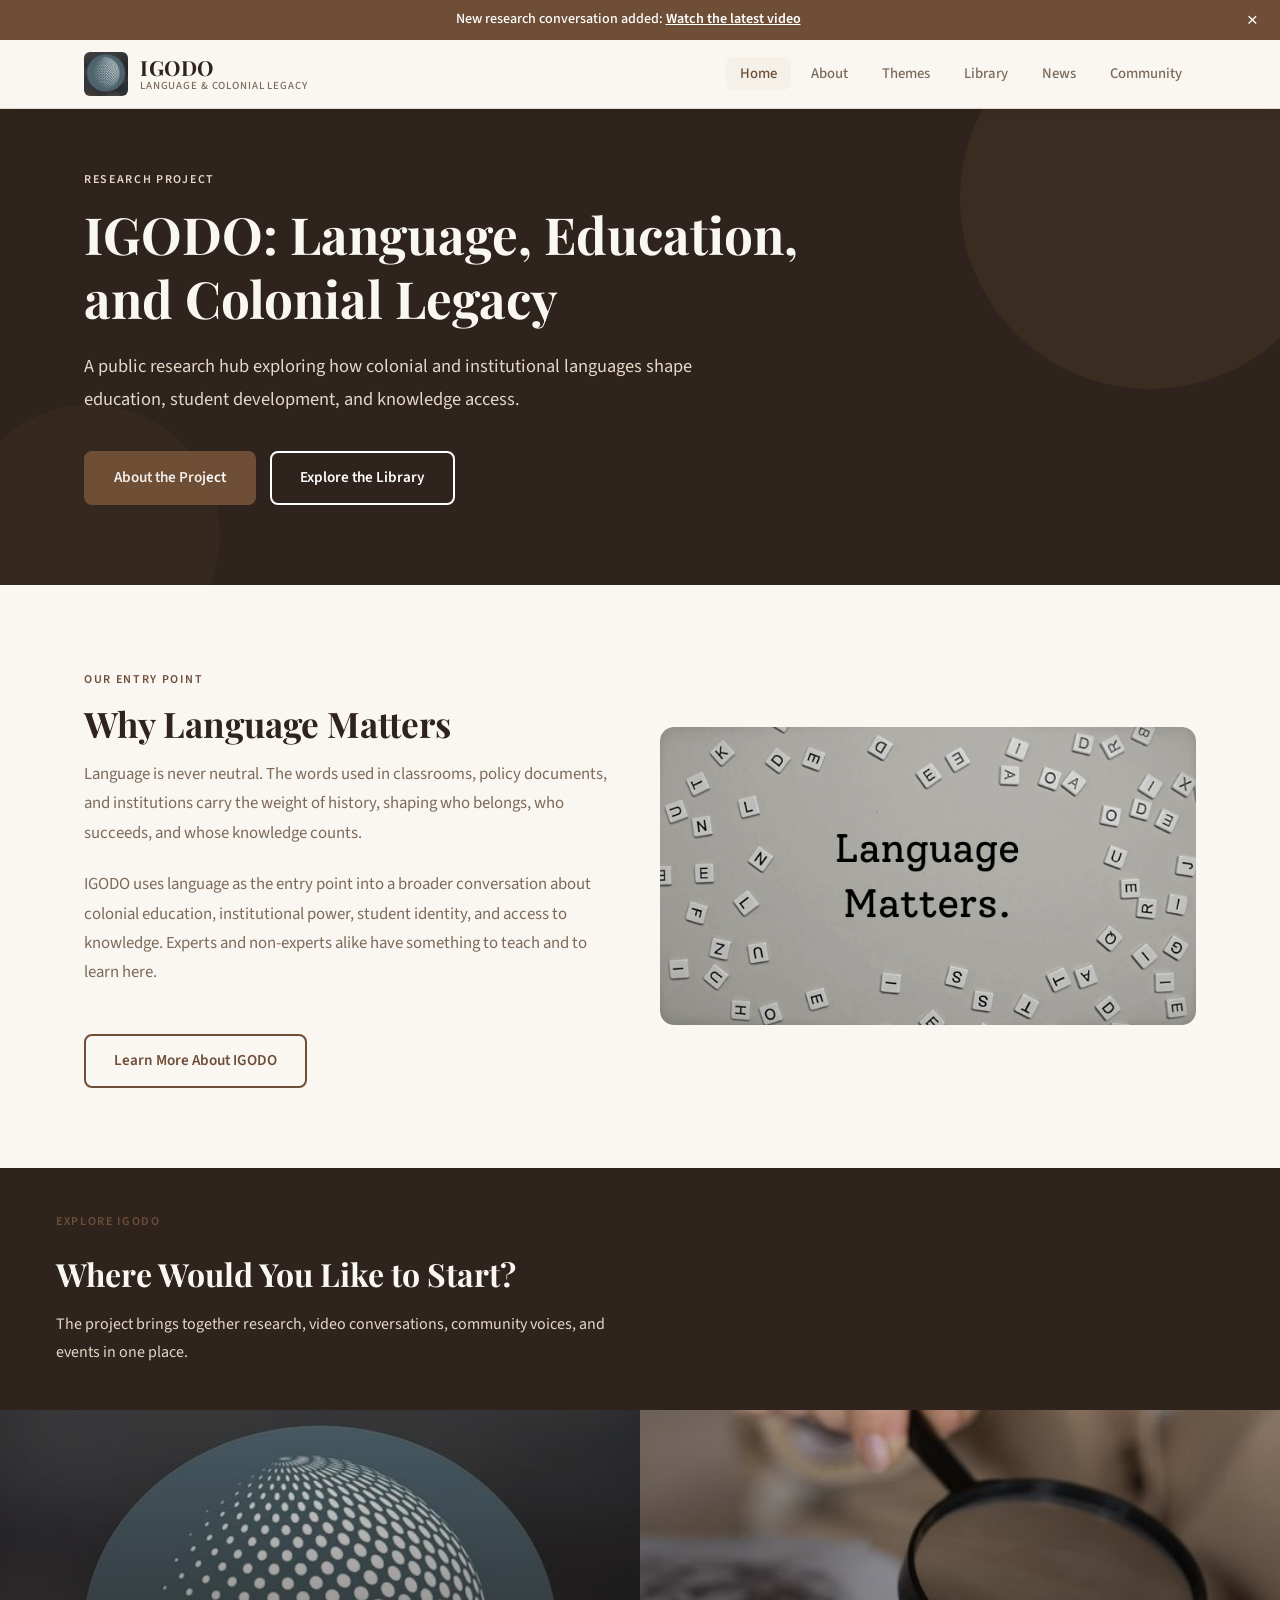
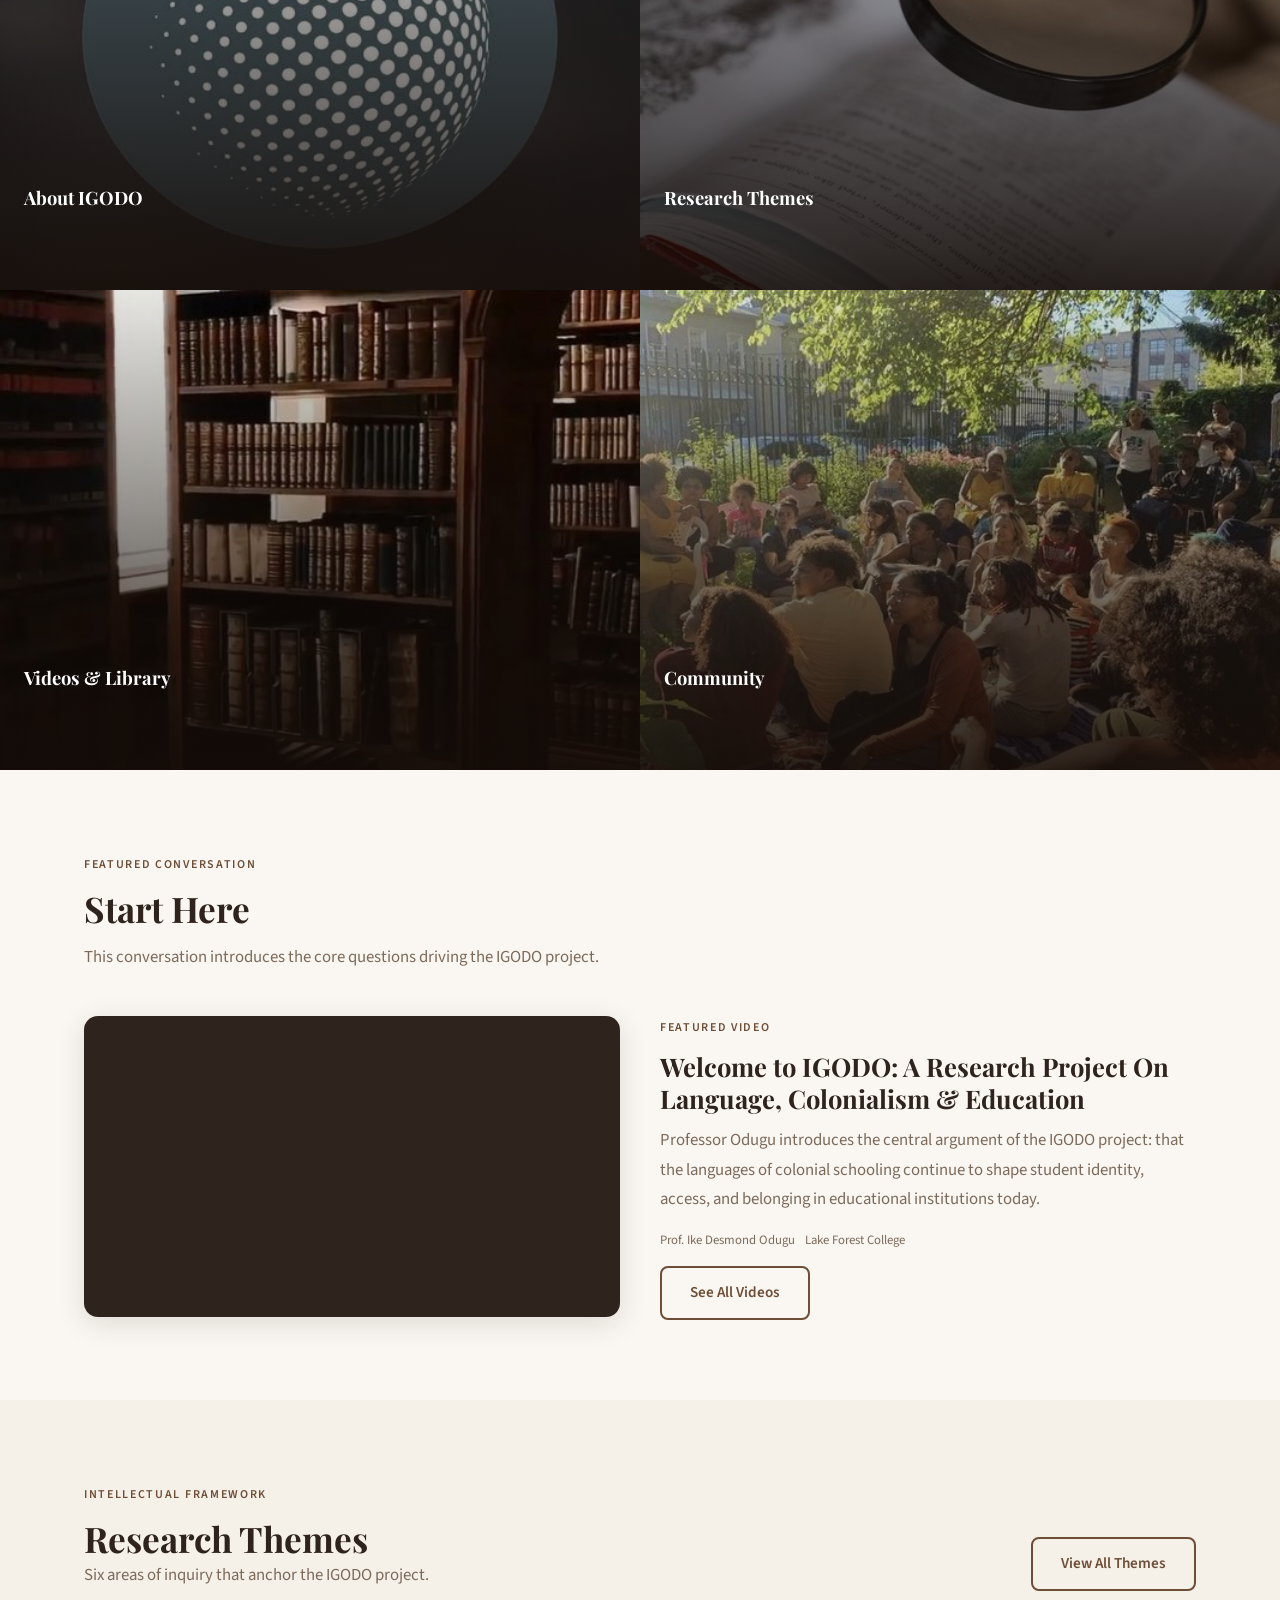
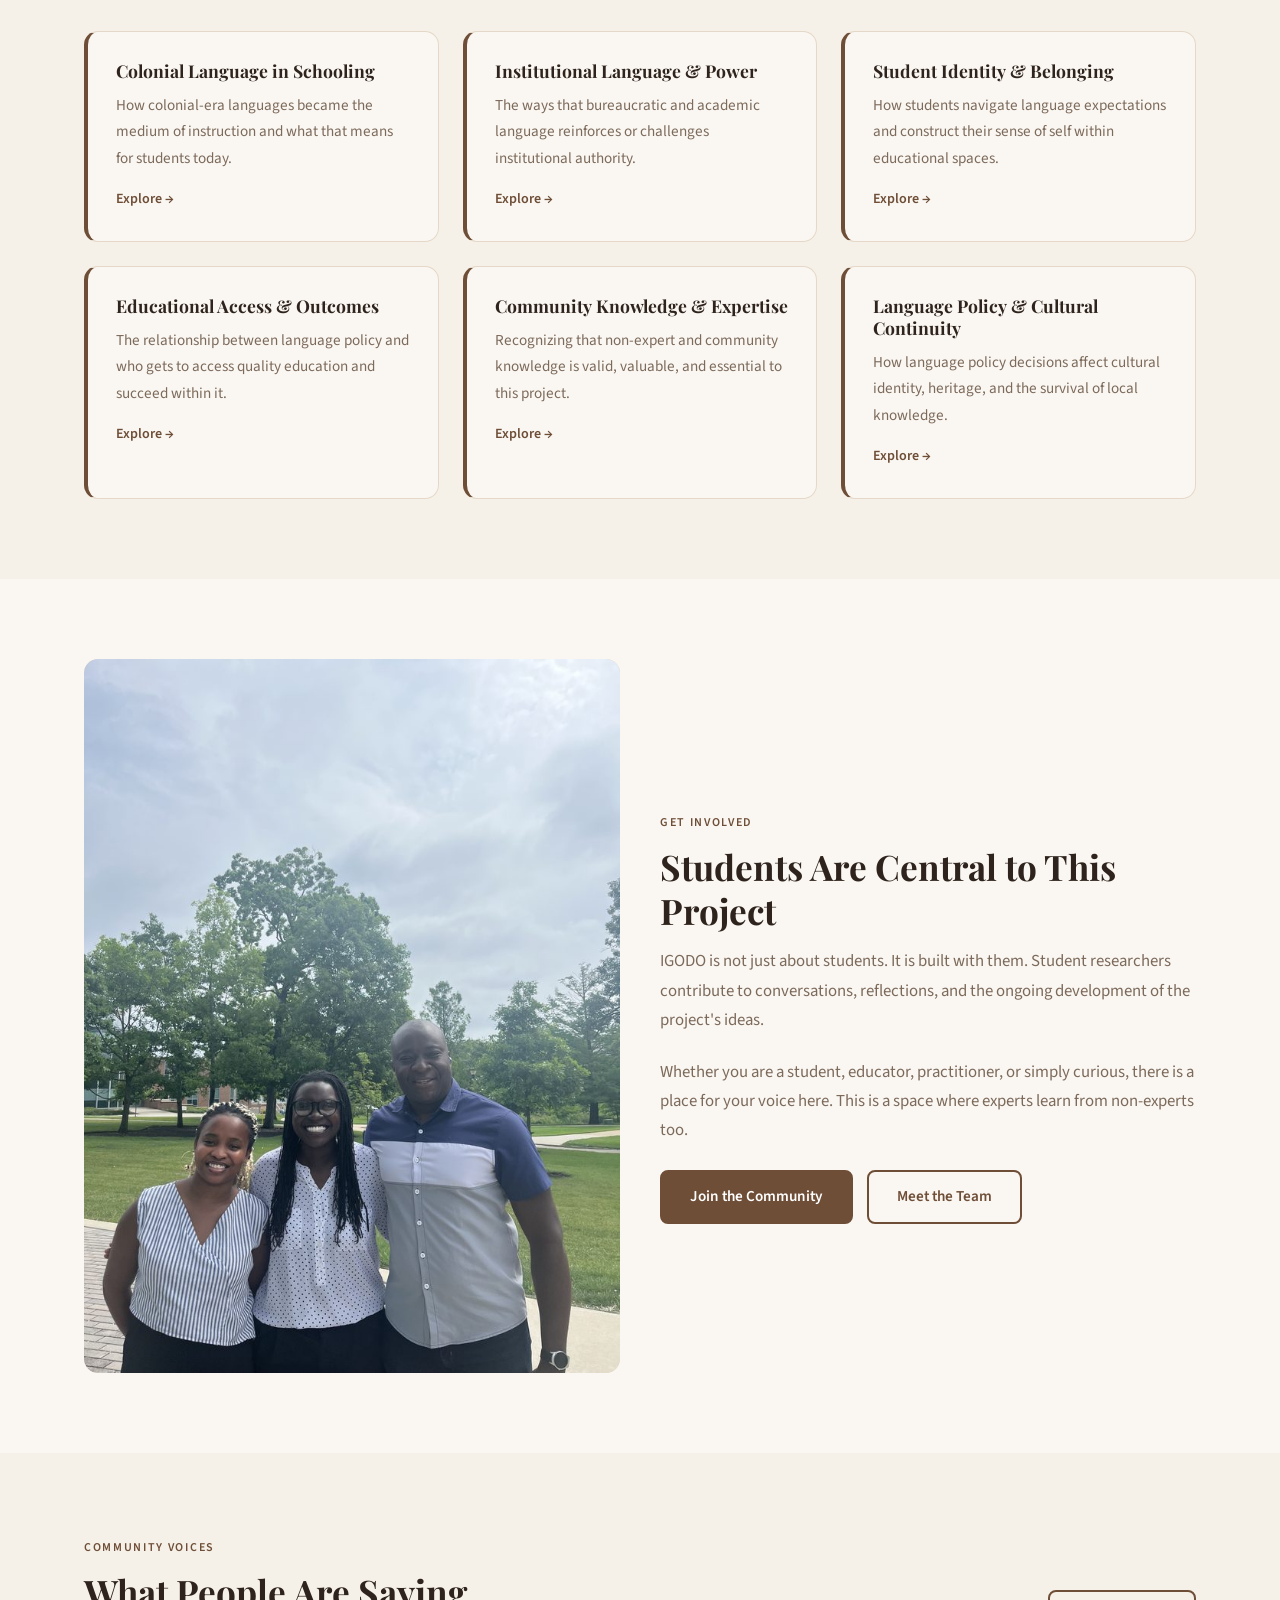
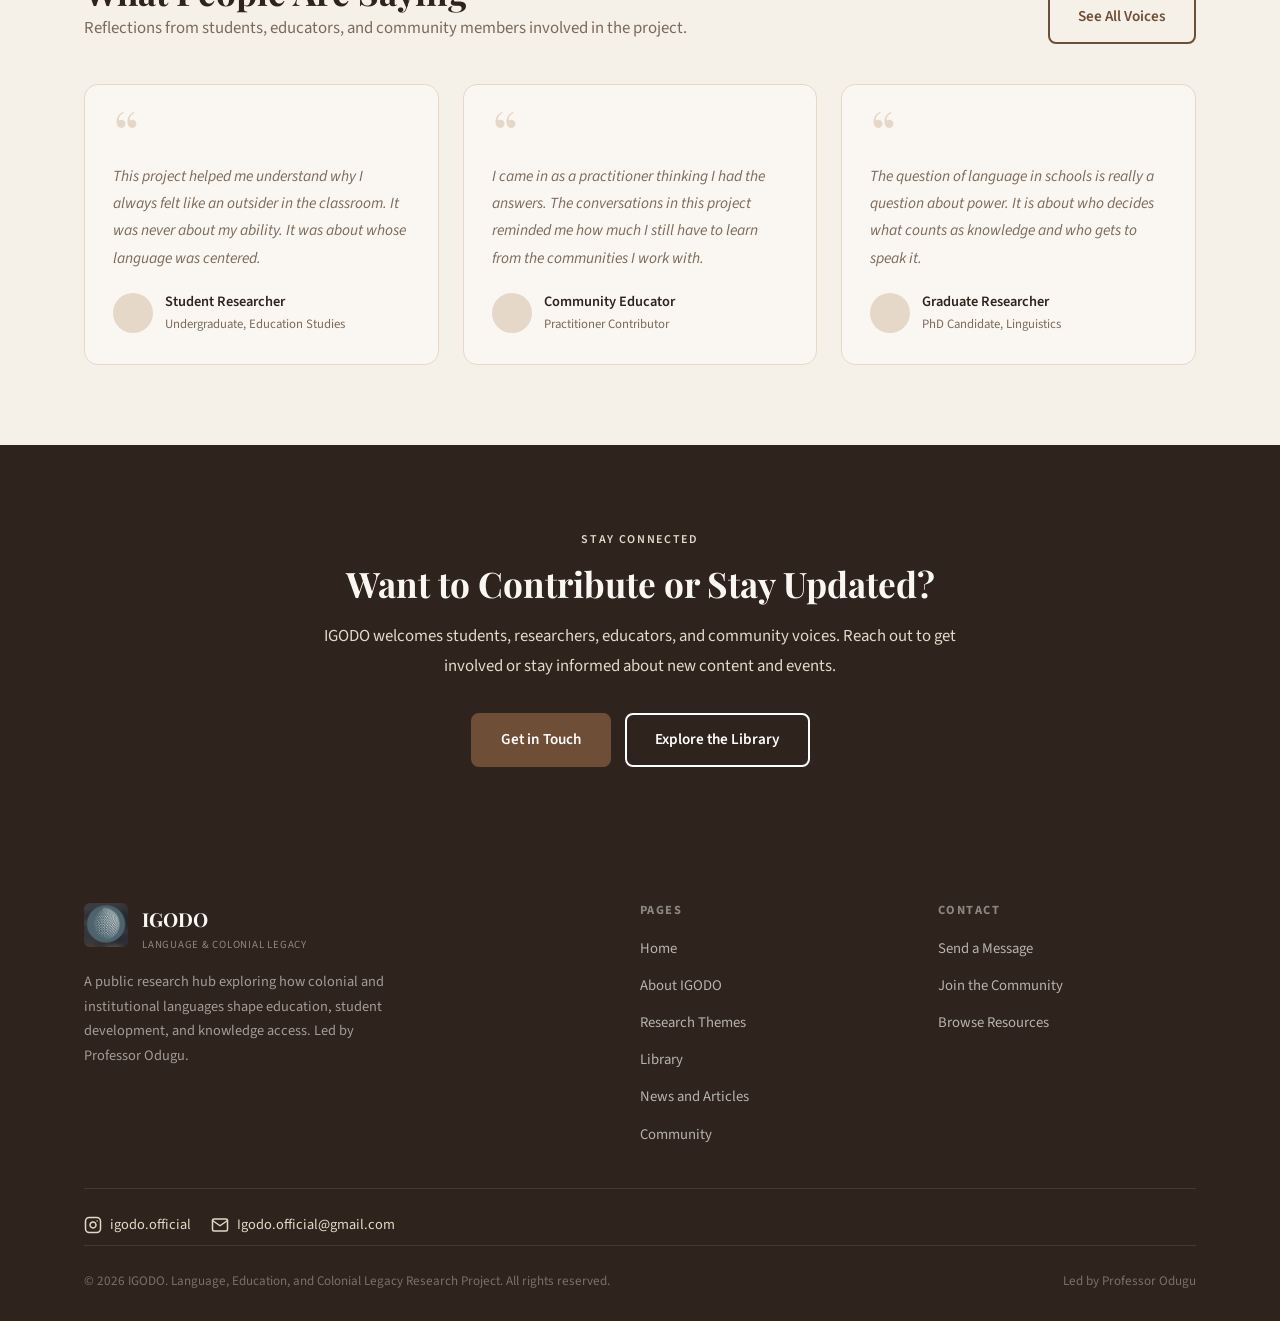
==== commit 0c290124: "Add files via upload" ====
--- a/index.html
+++ b/index.html
@@ -9,18 +9,18 @@
 </head>
 <body>
 
-  <!-- ══════════════════════════════════════════════════════
+  <!-- 
        FLOATING BANNER
-  ══════════════════════════════════════════════════════ -->
+   -->
   <div id="floating-banner" class="floating-banner" style="display:none;">
-    &#127775; New research conversation added:
+     New research conversation added:
     <a href="library.html">Watch the latest video</a>
     <button id="banner-close" class="banner-close" aria-label="Dismiss banner">&times;</button>
   </div>
 
-  <!-- ══════════════════════════════════════════════════════
+  <!-- 
        NAVIGATION
-  ══════════════════════════════════════════════════════ -->
+   -->
   <nav class="site-nav" id="site-nav">
     <div class="container">
       <div class="nav-inner">
@@ -61,9 +61,9 @@
     </div>
   </nav>
 
-  <!-- ══════════════════════════════════════════════════════
+  <!-- 
        HERO
-  ══════════════════════════════════════════════════════ -->
+   -->
   <section class="hero">
     <div class="container">
       <span class="section-label">Research Project</span>
@@ -76,9 +76,9 @@
     </div>
   </section>
 
-  <!-- ══════════════════════════════════════════════════════
+  <!-- 
        WHY LANGUAGE MATTERS
-  ══════════════════════════════════════════════════════ -->
+   -->
   <section class="section section--alt">
     <div class="container">
       <div class="spotlight-wrap">
@@ -102,9 +102,9 @@
     </div>
   </section>
 
-  <!-- ══════════════════════════════════════════════════════
+  <!-- 
        QUICK LINKS
-  ══════════════════════════════════════════════════════ -->
+   -->
   <section class="section" style="padding:0;">
     <div class="ql-grid">
 
@@ -162,9 +162,9 @@
     </div>
   </section>
 
-  <!-- ══════════════════════════════════════════════════════
+  <!-- 
        FEATURED VIDEO
-  ══════════════════════════════════════════════════════ -->
+   -->
   <section class="section section--alt">
     <div class="container">
       <div class="section-header">
@@ -176,22 +176,20 @@
       <div style="display:grid; grid-template-columns:1fr 1fr; gap:40px; align-items:center;">
 
         <div class="video-embed-wrap">
-          <!-- Replace VIDEO_ID with the real YouTube video ID when available -->
           <iframe
-            src="https://www.youtube.com/embed/VIDEO_ID"
+            src="https://www.youtube.com/embed/CyIi1BgazRw"
             title="IGODO Featured Conversation"
             allowfullscreen>
           </iframe>
         </div>
 
         <div>
-          <span class="section-label">Research Talk</span>
-          <h3 style="margin-bottom:12px;">Language, Power, and the Colonial Classroom</h3>
+          <span class="section-label">Featured Video</span>
+          <h3 style="margin-bottom:12px;">Welcome to IGODO: A Research Project On Language, Colonialism &amp; Education</h3>
           <p style="margin-bottom:16px;">Professor Odugu introduces the central argument of the IGODO project: that the languages of colonial schooling continue to shape student identity, access, and belonging in educational institutions today.</p>
           <div class="video-meta">
-            <span>&#127908; Prof. Odugu</span>
-            <span>&#128197; 2024</span>
-            <span>&#9654; Research Talk</span>
+            <span>Prof. Ike Desmond Odugu</span>
+            <span>Lake Forest College</span>
           </div>
           <a href="library.html" class="btn btn-outline">See All Videos</a>
         </div>
@@ -200,9 +198,9 @@
     </div>
   </section>
 
-  <!-- ══════════════════════════════════════════════════════
+  <!-- 
        RESEARCH THEMES PREVIEW
-  ══════════════════════════════════════════════════════ -->
+   -->
   <section class="section">
     <div class="container">
 
@@ -257,9 +255,9 @@
     </div>
   </section>
 
-  <!-- ══════════════════════════════════════════════════════
+  <!-- 
        STUDENT INVOLVEMENT SPOTLIGHT
-  ══════════════════════════════════════════════════════ -->
+   -->
   <section class="section section--alt">
     <div class="container">
       <div class="spotlight-wrap reverse">
@@ -287,9 +285,9 @@
     </div>
   </section>
 
-  <!-- ══════════════════════════════════════════════════════
+  <!-- 
        COMMUNITY VOICES PREVIEW
-  ══════════════════════════════════════════════════════ -->
+   -->
   <section class="section">
     <div class="container">
 
@@ -308,7 +306,7 @@
           <span class="voice-quote-mark">&ldquo;</span>
           <p>This project helped me understand why I always felt like an outsider in the classroom. It was never about my ability. It was about whose language was centered.</p>
           <div class="voice-author">
-            <div class="voice-author-avatar">&#128100;</div>
+            <div class="voice-author-avatar"></div>
             <div>
               <span class="voice-author-name">Student Researcher</span>
               <span class="voice-author-role">Undergraduate, Education Studies</span>
@@ -320,7 +318,7 @@
           <span class="voice-quote-mark">&ldquo;</span>
           <p>I came in as a practitioner thinking I had the answers. The conversations in this project reminded me how much I still have to learn from the communities I work with.</p>
           <div class="voice-author">
-            <div class="voice-author-avatar">&#128100;</div>
+            <div class="voice-author-avatar"></div>
             <div>
               <span class="voice-author-name">Community Educator</span>
               <span class="voice-author-role">Practitioner Contributor</span>
@@ -332,7 +330,7 @@
           <span class="voice-quote-mark">&ldquo;</span>
           <p>The question of language in schools is really a question about power. It is about who decides what counts as knowledge and who gets to speak it.</p>
           <div class="voice-author">
-            <div class="voice-author-avatar">&#128100;</div>
+            <div class="voice-author-avatar"></div>
             <div>
               <span class="voice-author-name">Graduate Researcher</span>
               <span class="voice-author-role">PhD Candidate, Linguistics</span>
@@ -344,9 +342,9 @@
     </div>
   </section>
 
-  <!-- ══════════════════════════════════════════════════════
+  <!-- 
        CALL TO ACTION BANNER
-  ══════════════════════════════════════════════════════ -->
+   -->
   <section class="section section--dark">
     <div class="container text-center">
       <span class="section-label" style="color:var(--border);">Stay Connected</span>
@@ -359,9 +357,9 @@
     </div>
   </section>
 
-  <!-- ══════════════════════════════════════════════════════
+  <!-- 
        FOOTER
-  ══════════════════════════════════════════════════════ -->
+   -->
   <footer class="site-footer">
     <div class="container">
 
@@ -401,6 +399,17 @@
 
       </div>
 
+      <div class="footer-social" style="display:flex; gap:20px; align-items:center; padding:24px 0 8px; border-top:1px solid rgba(255,255,255,0.1); margin-top:8px; flex-wrap:wrap;">
+        <a href="https://www.instagram.com/igodo.official" target="_blank" rel="noopener" style="display:flex; align-items:center; gap:8px; color:var(--border); text-decoration:none; font-size:0.9rem; font-family:var(--font-sans); transition:color 0.2s;">
+          <svg xmlns="http://www.w3.org/2000/svg" width="18" height="18" viewBox="0 0 24 24" fill="none" stroke="currentColor" stroke-width="2" stroke-linecap="round" stroke-linejoin="round"><rect x="2" y="2" width="20" height="20" rx="5" ry="5"/><path d="M16 11.37A4 4 0 1 1 12.63 8 4 4 0 0 1 16 11.37z"/><line x1="17.5" y1="6.5" x2="17.51" y2="6.5"/></svg>
+          igodo.official
+        </a>
+        <a href="mailto:Igodo.official@gmail.com" style="display:flex; align-items:center; gap:8px; color:var(--border); text-decoration:none; font-size:0.9rem; font-family:var(--font-sans); transition:color 0.2s;">
+          <svg xmlns="http://www.w3.org/2000/svg" width="18" height="18" viewBox="0 0 24 24" fill="none" stroke="currentColor" stroke-width="2" stroke-linecap="round" stroke-linejoin="round"><path d="M4 4h16c1.1 0 2 .9 2 2v12c0 1.1-.9 2-2 2H4c-1.1 0-2-.9-2-2V6c0-1.1.9-2 2-2z"/><polyline points="22,6 12,13 2,6"/></svg>
+          Igodo.official@gmail.com
+        </a>
+      </div>
+
       <div class="footer-bottom">
         <p>&copy; 2026 IGODO. Language, Education, and Colonial Legacy Research Project. All rights reserved.</p>
         <p>Led by Professor Odugu</p>
--- a/style.css
+++ b/style.css
@@ -1280,3 +1280,133 @@
     text-align: center;
   }
 }
+
+/* ── Quick links image grid (home page) ── */
+.ql-grid {
+  display: grid;
+  grid-template-columns: repeat(2, 1fr);
+  gap: 0;
+}
+
+.ql-header-tile {
+  grid-column: 1 / -1;
+  background-color: var(--heading);
+  padding: 44px 56px;
+  display: flex;
+  flex-direction: column;
+  justify-content: center;
+  gap: 10px;
+}
+
+.ql-header-tile .section-label {
+  color: var(--accent);
+}
+
+.ql-header-tile h2 {
+  color: var(--surface);
+  font-size: clamp(1.4rem, 2.8vw, 2rem);
+  margin-bottom: 6px;
+}
+
+.ql-header-tile p {
+  color: var(--border);
+  font-size: 1rem;
+  max-width: 560px;
+  margin: 0;
+}
+
+.ql-card {
+  position: relative;
+  overflow: hidden;
+  aspect-ratio: 4 / 3;
+  display: block;
+  text-decoration: none;
+  cursor: pointer;
+}
+
+.ql-card img {
+  width: 100%;
+  height: 100%;
+  object-fit: cover;
+  display: block;
+  transition: transform 0.4s ease;
+}
+
+.ql-card:hover img {
+  transform: scale(1.06);
+}
+
+.ql-overlay {
+  position: absolute;
+  inset: 0;
+  background: linear-gradient(
+    to top,
+    rgba(20, 12, 8, 0.90) 0%,
+    rgba(20, 12, 8, 0.45) 55%,
+    rgba(20, 12, 8, 0.10) 100%
+  );
+  transition: background 0.3s ease;
+}
+
+.ql-card:hover .ql-overlay {
+  background: linear-gradient(
+    to top,
+    rgba(111, 78, 55, 0.92) 0%,
+    rgba(111, 78, 55, 0.55) 55%,
+    rgba(20, 12, 8, 0.15) 100%
+  );
+}
+
+.ql-caption {
+  position: absolute;
+  bottom: 0;
+  left: 0;
+  right: 0;
+  padding: 22px 24px;
+}
+
+.ql-caption h3 {
+  color: #ffffff;
+  font-size: 1.15rem;
+  font-weight: 700;
+  margin-bottom: 6px;
+  line-height: 1.3;
+}
+
+.ql-caption p {
+  color: rgba(255,255,255,0.82);
+  font-size: 0.85rem;
+  max-width: 100%;
+  line-height: 1.5;
+  margin: 0;
+  opacity: 0;
+  transform: translateY(6px);
+  transition: opacity 0.3s ease, transform 0.3s ease;
+}
+
+.ql-card:hover .ql-caption p {
+  opacity: 1;
+  transform: translateY(0);
+}
+
+.ql-arrow {
+  display: inline-block;
+  color: rgba(255,255,255,0.75);
+  font-size: 0.82rem;
+  margin-top: 8px;
+  opacity: 0;
+  transition: opacity 0.3s ease;
+}
+
+.ql-card:hover .ql-arrow {
+  opacity: 1;
+}
+
+@media (max-width: 600px) {
+  .ql-grid {
+    grid-template-columns: 1fr;
+  }
+  .ql-header-tile {
+    padding: 28px 24px;
+  }
+}
